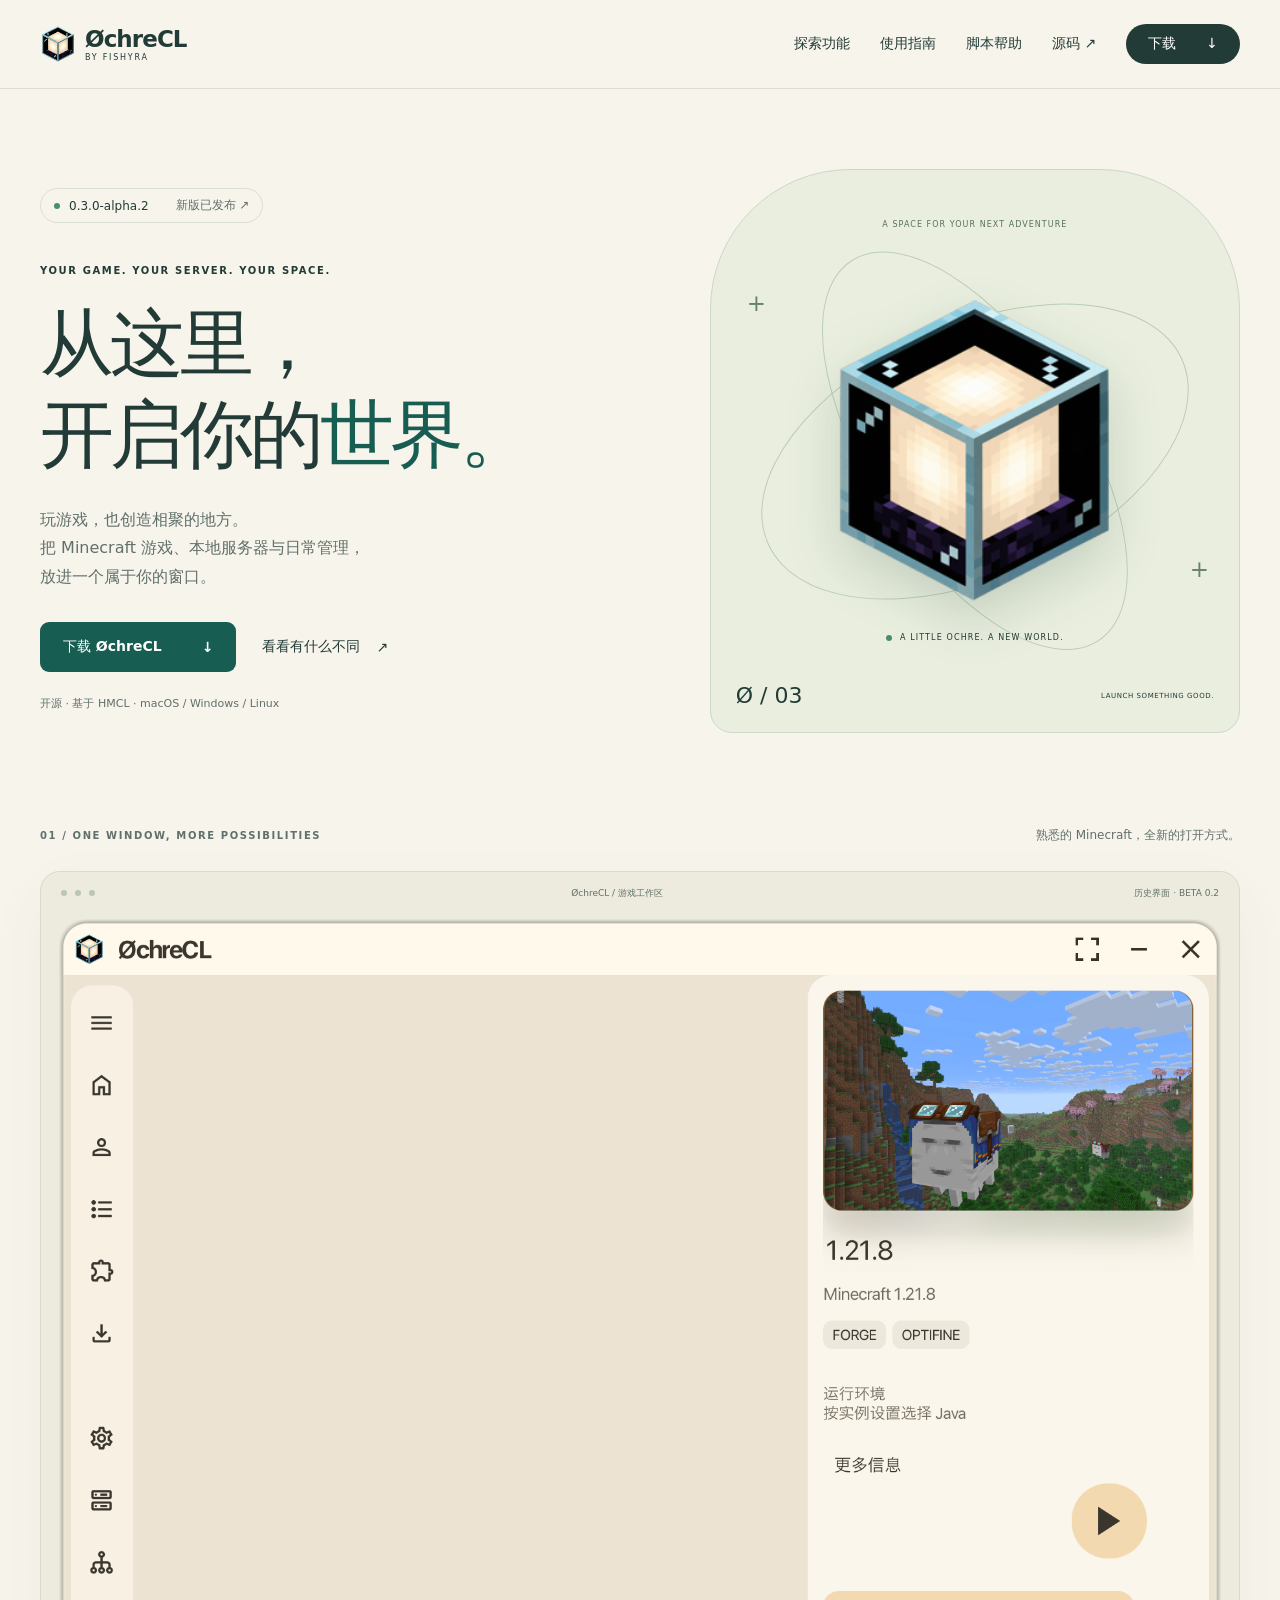
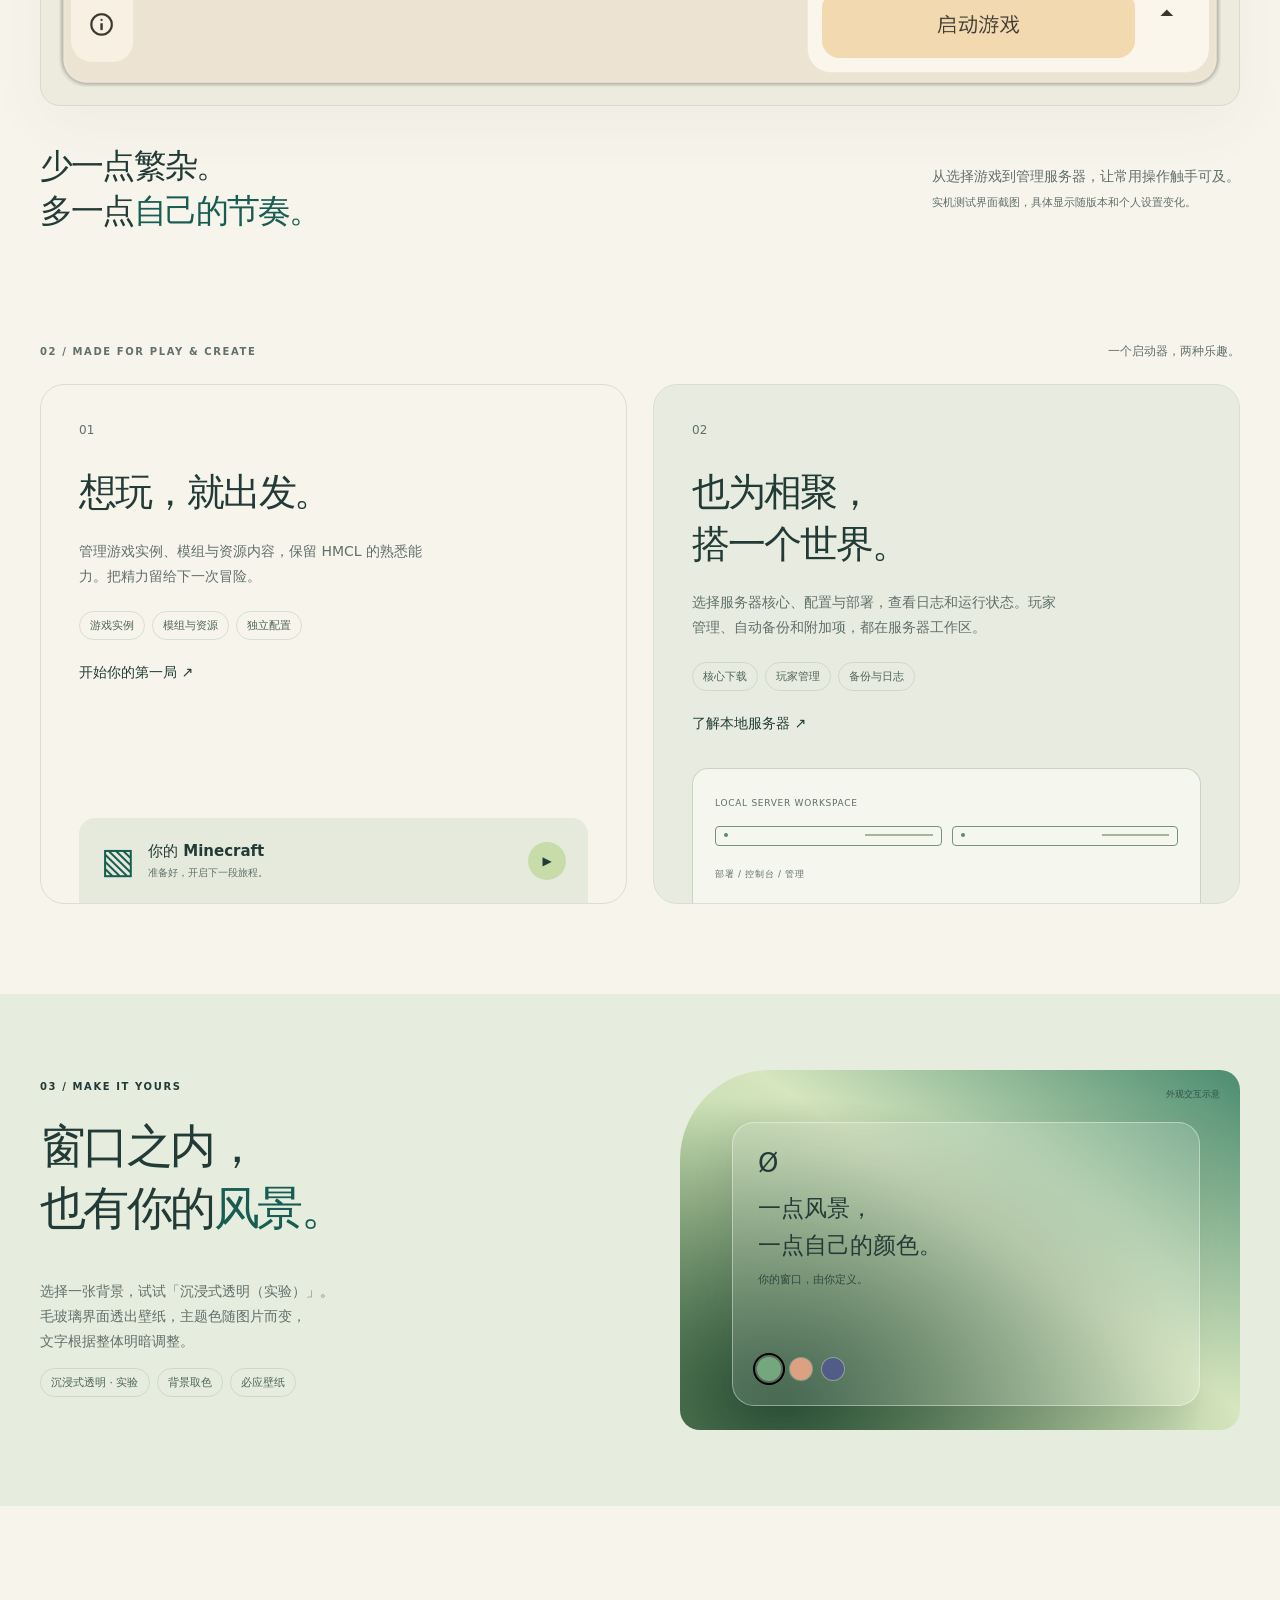
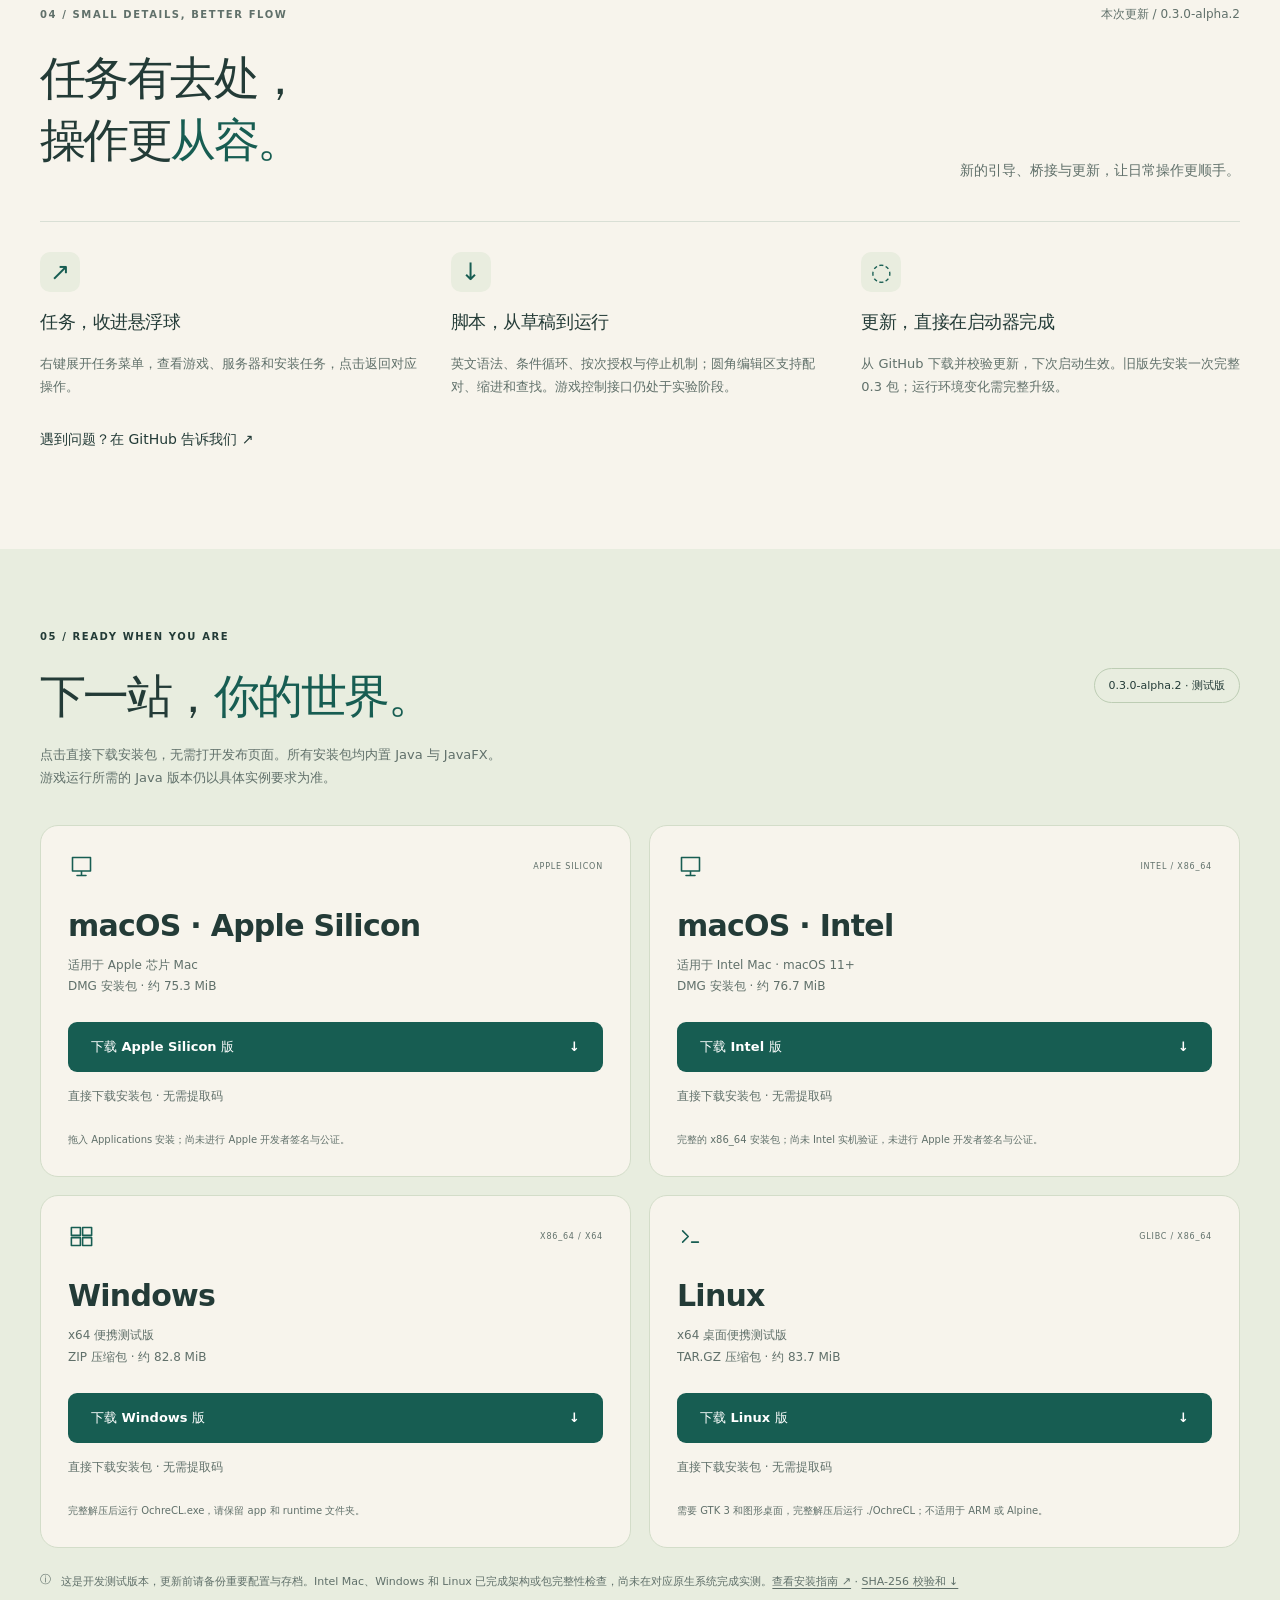
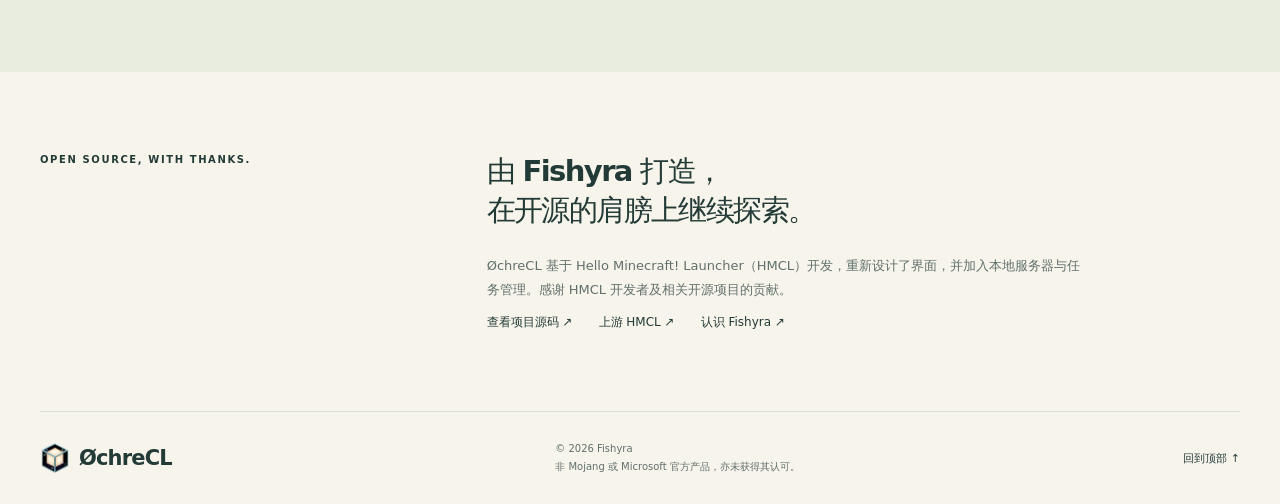
==== ochrecl/index.html @ a9c2c1a3 "Add complete Ochre Script command reference and help navigation" ====
<!doctype html>
<html lang="zh-CN">
<head>
<meta charset="utf-8">
<meta name="viewport" content="width=device-width,initial-scale=1">
<meta name="theme-color" content="#f7f4ec">
<meta name="description" content="ØchreCL，Fishyra 基于 HMCL 开发的开源 Minecraft Java 版启动器。游戏、本地服务器与任务管理，汇集在一个窗口。下载 macOS、Windows、Linux 0.3 Alpha。">
<link rel="canonical" href="https://fishyra.github.io/ochrecl/">
<link rel="icon" href="assets/icon.png">
<title>ØchreCL — 从这里，开启你的世界。</title>
<link rel="stylesheet" href="style.css">
<script src="app.js" defer>
</script>
</head>
<body>
<a class="skip" href="#main">跳至正文</a>
<header class="header">
<nav class="wrap nav" aria-label="主导航">
<a class="brand" href="./">
<img src="assets/icon.png" width="36" height="36" alt="">
<span>ØchreCL<small>BY FISHYRA</small>
</span>
</a>
<div class="nav-links">
<a href="#features">探索功能</a>
<a href="docs/">使用指南</a>
<a href="docs/script/">脚本帮助</a>
<a href="https://github.com/Fishyra/OchreCL" target="_blank" rel="noopener noreferrer">源码 ↗</a>
<a class="nav-download" href="#download">下载 <span aria-hidden="true">↓</span>
</a>
</div>
</nav>
</header>
<main id="main">
<section class="hero wrap">
<div class="hero-copy">
<a class="release" href="#release">
<span class="dot">
</span> 0.3.0-alpha.2 <span>新版已发布 ↗</span>
</a>
<p class="eyebrow">YOUR GAME. YOUR SERVER. YOUR SPACE.</p>
<h1>从这里，<br>开启你的<span class="serif">世界。</span>
</h1>
<p class="intro">玩游戏，也创造相聚的地方。<br>把 Minecraft 游戏、本地服务器与日常管理，<br>放进一个属于你的窗口。</p>
<div class="actions">
<a class="button primary" href="#download">下载 ØchreCL <span>↓</span>
</a>
<a class="text-link" href="#features">看看有什么不同 <span>↗</span>
</a>
</div>
<p class="hero-note">开源 · 基于 HMCL · macOS / Windows / Linux</p>
</div>
<div class="hero-art" aria-hidden="true">
<div class="orbit orbit-one">
</div>
<div class="orbit orbit-two">
</div>
<div class="art-cross cross-one">+</div>
<div class="art-cross cross-two">+</div>
<span class="coordinate">A SPACE FOR YOUR NEXT ADVENTURE</span>
<img class="hero-icon" src="assets/icon.png" width="256" height="256" alt="">
<div class="art-label">
<span class="dot">
</span> A LITTLE OCHRE. A NEW WORLD.</div>
<div class="art-version">Ø / 03<small>LAUNCH SOMETHING GOOD.</small>
</div>
</div>
</section>
<section class="showcase wrap" aria-labelledby="showcase-title">
<div class="section-top">
<p class="eyebrow">01 / ONE WINDOW, MORE POSSIBILITIES</p>
<p>熟悉的 Minecraft，全新的打开方式。</p>
</div>
<div class="window-shot">
<div class="shot-top">
<span>
<i>
</i>
<i>
</i>
<i>
</i>
</span>
<span>ØchreCL / 游戏工作区</span>
<span>历史界面 · BETA 0.2</span>
</div>
<img src="assets/launcher-home.png" width="1816" height="1206" alt="ØchreCL 游戏主页：窄侧栏、游戏封面、实例信息与启动按钮" fetchpriority="high">
</div>
<div class="shot-caption">
<h2 id="showcase-title">少一点繁杂。<br>多一点<span class="serif">自己的节奏。</span>
</h2>
<p>从选择游戏到管理服务器，让常用操作触手可及。<br>
<small>实机测试界面截图，具体显示随版本和个人设置变化。</small>
</p>
</div>
</section>
<section id="features" class="features wrap">
<div class="section-top">
<p class="eyebrow">02 / MADE FOR PLAY & CREATE</p>
<span>一个启动器，两种乐趣。</span>
</div>
<div class="feature-split">
<article class="feature-story">
<span class="index">01</span>
<h2>想玩，就出发。</h2>
<p>管理游戏实例、模组与资源内容，保留 HMCL 的熟悉能力。把精力留给下一次冒险。</p>
<div class="pills">
<span>游戏实例</span>
<span>模组与资源</span>
<span>独立配置</span>
</div>
<a class="text-link" href="docs/#game">开始你的第一局 ↗</a>
<div class="mini-game" aria-hidden="true">
<div class="game-cube">▧</div>
<div>
<b>你的 Minecraft</b>
<small>准备好，开启下一段旅程。</small>
</div>
<span class="mini-play">▶</span>
</div>
</article>
<article class="feature-story server-story">
<span class="index">02</span>
<h2>也为相聚，<br>搭一个世界。</h2>
<p>选择服务器核心、配置与部署，查看日志和运行状态。玩家管理、自动备份和附加项，都在服务器工作区。</p>
<div class="pills">
<span>核心下载</span>
<span>玩家管理</span>
<span>备份与日志</span>
</div>
<a class="text-link" href="docs/#server">了解本地服务器 ↗</a>
<div class="server-visual" aria-hidden="true">
<span>LOCAL SERVER WORKSPACE</span>
<div class="server-lines">
<i>
</i>
<i>
</i>
</div>
<small>部署 / 控制台 / 管理</small>
</div>
</article>
</div>
</section>
<section class="personal-section">
<div class="wrap personal-grid">
<div>
<p class="eyebrow">03 / MAKE IT YOURS</p>
<h2>窗口之内，<br>也有你的<span class="serif">风景。</span>
</h2>
<p>选择一张背景，试试「沉浸式透明（实验）」。<br>毛玻璃界面透出壁纸，主题色随图片而变，<br>文字根据整体明暗调整。</p>
<div class="pills">
<span>沉浸式透明 · 实验</span>
<span>背景取色</span>
<span>必应壁纸</span>
</div>
</div>
<div class="glass-demo" data-tone="forest">
<span class="demo-tag">外观交互示意</span>
<div class="glass-pane">
<span class="glass-logo">Ø</span>
<b>一点风景，<br>一点自己的颜色。</b>
<span>你的窗口，由你定义。</span>
<div class="swatches" role="group" aria-label="切换外观示意配色">
<button class="swatch forest" data-tone="forest" aria-label="青绿" aria-pressed="true">
</button>
<button class="swatch dusk" data-tone="dusk" aria-label="落日" aria-pressed="false">
</button>
<button class="swatch night" data-tone="night" aria-label="夜色" aria-pressed="false">
</button>
</div>
</div>
</div>
</div>
</section>
<section id="release" class="release-section wrap">
<div class="section-top">
<p class="eyebrow">04 / SMALL DETAILS, BETTER FLOW</p>
<span>本次更新 / 0.3.0-alpha.2</span>
</div>
<div class="release-heading">
<h2>任务有去处，<br>操作更<span class="serif">从容。</span>
</h2>
<p>新的引导、桥接与更新，让日常操作更顺手。</p>
</div>
<div class="detail-grid">
<article>
<span class="detail-icon" aria-hidden="true">↗</span>
<h3>任务，收进悬浮球</h3>
<p>右键展开任务菜单，查看游戏、服务器和安装任务，点击返回对应操作。</p>
</article>
<article>
<span class="detail-icon" aria-hidden="true">↓</span>
<h3>脚本，从草稿到运行</h3>
<p>英文语法、条件循环、按次授权与停止机制；圆角编辑区支持配对、缩进和查找。游戏控制接口仍处于实验阶段。</p>
</article>
<article>
<span class="detail-icon" aria-hidden="true">◌</span>
<h3>更新，直接在启动器完成</h3>
<p>从 GitHub 下载并校验更新，下次启动生效。旧版先安装一次完整 0.3 包；运行环境变化需完整升级。</p>
</article>
</div>
<a class="text-link" href="https://github.com/Fishyra/OchreCL/issues" target="_blank" rel="noopener noreferrer">遇到问题？在 GitHub 告诉我们 ↗</a>
</section>
<section id="download" class="download-section">
<div class="wrap">
<div class="download-heading">
<div>
<p class="eyebrow">05 / READY WHEN YOU ARE</p>
<h2>下一站，<span class="serif">你的世界。</span>
</h2>
</div>
<span class="version-tag">0.3.0-alpha.2 · 测试版</span>
</div>
<p class="download-intro">点击直接下载安装包，无需打开发布页面。所有安装包均内置 Java 与 JavaFX。<br>游戏运行所需的 Java 版本仍以具体实例要求为准。</p>
<div class="download-grid">
<article class="download-card" id="download-macos">
<div class="platform-top">
<svg viewBox="0 0 24 24" aria-hidden="true">
<path d="M4 4h16v12H4zM8 20h8M12 16v4"/>
</svg>
<span>APPLE SILICON</span>
</div>
<h3>macOS · Apple Silicon</h3>
<p>适用于 Apple 芯片 Mac<br>DMG 安装包 · 约 75.3 MiB</p>
<a class="button primary download-link" href="https://github.com/Fishyra/OchreCL/releases/download/v0.3.0-alpha.2/OchreCL-0.3.0-alpha.2-macos-arm64.dmg" download>下载 Apple Silicon 版 <span>↓</span>
</a>
<p class="direct-note">直接下载安装包 · 无需提取码</p>
<small>拖入 Applications 安装；尚未进行 Apple 开发者签名与公证。</small>
</article>
<article class="download-card" id="download-macos-intel">
<div class="platform-top">
<svg viewBox="0 0 24 24" aria-hidden="true">
<path d="M4 4h16v12H4zM8 20h8M12 16v4"/>
</svg>
<span>INTEL / X86_64</span>
</div>
<h3>macOS · Intel</h3>
<p>适用于 Intel Mac · macOS 11+<br>DMG 安装包 · 约 76.7 MiB</p>
<a class="button primary download-link" href="https://github.com/Fishyra/OchreCL/releases/download/v0.3.0-alpha.2/OchreCL-0.3.0-alpha.2-macos-x64.dmg" download>下载 Intel 版 <span>↓</span>
</a>
<p class="direct-note">直接下载安装包 · 无需提取码</p>
<small>完整的 x86_64 安装包；尚未 Intel 实机验证，未进行 Apple 开发者签名与公证。</small>
</article>
<article class="download-card" id="download-windows">
<div class="platform-top">
<svg viewBox="0 0 24 24" aria-hidden="true">
<path d="M3 4h8v7H3zM13 4h8v7h-8zM3 13h8v7H3zM13 13h8v7h-8z"/>
</svg>
<span>X86_64 / X64</span>
</div>
<h3>Windows</h3>
<p>x64 便携测试版<br>ZIP 压缩包 · 约 82.8 MiB</p>
<a class="button primary download-link" href="https://github.com/Fishyra/OchreCL/releases/download/v0.3.0-alpha.2/OchreCL-0.3.0-alpha.2-windows-x64.zip" download>下载 Windows 版 <span>↓</span>
</a>
<p class="direct-note">直接下载安装包 · 无需提取码</p>
<small>完整解压后运行 OchreCL.exe，请保留 app 和 runtime 文件夹。</small>
</article>
<article class="download-card" id="download-linux">
<div class="platform-top">
<svg viewBox="0 0 24 24" aria-hidden="true">
<path d="m5 7 5 5-5 5M13 17h6"/>
</svg>
<span>GLIBC / X86_64</span>
</div>
<h3>Linux</h3>
<p>x64 桌面便携测试版<br>TAR.GZ 压缩包 · 约 83.7 MiB</p>
<a class="button primary download-link" href="https://github.com/Fishyra/OchreCL/releases/download/v0.3.0-alpha.2/OchreCL-0.3.0-alpha.2-linux-x64.tar.gz" download>下载 Linux 版 <span>↓</span>
</a>
<p class="direct-note">直接下载安装包 · 无需提取码</p>
<small>需要 GTK 3 和图形桌面，完整解压后运行 ./OchreCL；不适用于 ARM 或 Alpine。</small>
</article>
</div>
<div class="download-note">
<span aria-hidden="true">ⓘ</span>
<p>这是开发测试版本，更新前请备份重要配置与存档。Intel Mac、Windows 和 Linux 已完成架构或包完整性检查，尚未在对应原生系统完成实测。<a href="docs/">查看安装指南 ↗</a> · <a href="assets/SHA256SUMS.txt" download>SHA-256 校验和 ↓</a>
</p>
</div>
</div>
</section>
<section id="about" class="about wrap">
<p class="eyebrow">OPEN SOURCE, WITH THANKS.</p>
<div>
<h2>由 Fishyra 打造，<br>在开源的肩膀上继续探索。</h2>
<p>ØchreCL 基于 Hello Minecraft! Launcher（HMCL）开发，重新设计了界面，并加入本地服务器与任务管理。感谢 HMCL 开发者及相关开源项目的贡献。</p>
<div class="actions">
<a class="text-link" href="https://github.com/Fishyra/OchreCL" target="_blank" rel="noopener noreferrer">查看项目源码 ↗</a>
<a class="text-link" href="https://github.com/HMCL-dev/HMCL" target="_blank" rel="noopener noreferrer">上游 HMCL ↗</a>
<a class="text-link" href="/">认识 Fishyra ↗</a>
</div>
</div>
</section>
</main>
<footer class="wrap footer">
<a class="brand" href="#">
<img src="assets/icon.png" width="30" height="30" alt="">ØchreCL</a>
<p>© 2026 Fishyra<br>非 Mojang 或 Microsoft 官方产品，亦未获得其认可。</p>
<a href="#main" aria-label="回到顶部">回到顶部 ↑</a>
</footer>
</body>
</html>
---- ochrecl/style.css ----
:root{--paper:#f7f4ec;--ink:#233b37;--muted:#60706a;--line:#d9dfd5;--teal:#175d52;--lime:#dce9ba;--radius:24px;font-family:Inter,"PingFang SC","Microsoft YaHei",system-ui,sans-serif;color:var(--ink);background:var(--paper);font-synthesis:none;scroll-behavior:smooth;scroll-padding-top:100px}
*{box-sizing:border-box}
body{margin:0}
a{color:inherit;text-decoration:none}
button{font:inherit;cursor:pointer}
a,button{-webkit-tap-highlight-color:transparent}
a:focus-visible,button:focus-visible,summary:focus-visible{outline:3px solid #318a7b;outline-offset:5px}
img{display:block;max-width:100%;height:auto}
p{line-height:1.8}
h1,h2,h3,p{margin-top:0}
h1,h2{letter-spacing:-.055em}
h2{font-size:clamp(30px,3.6vw,50px);line-height:1.35;font-weight:600}
h3{font-size:22px;letter-spacing:-.025em}
.wrap{width:min(1200px,calc(100% - 80px));margin-inline:auto}
.skip{position:fixed;top:-100px;background:var(--ink);color:white;z-index:10;padding:12px}
.skip:focus{top:5px}
.header{position:sticky;top:0;z-index:5;background:#f7f4eced;backdrop-filter:blur(16px);border-bottom:1px solid var(--line)}
.nav{display:flex;align-items:center;justify-content:space-between;min-height:88px;gap:24px}
.brand{display:flex;align-items:center;gap:9px;font-size:23px;font-weight:750;letter-spacing:-.04em}
.brand small{display:block;font-size:8px;letter-spacing:.22em;font-weight:500;margin-top:1px}
.nav-links{display:flex;gap:30px;align-items:center;font-size:14px}
.nav-links>a:not(.nav-download):hover,.text-link:hover{color:#3b8b6e}
.nav-download{background:var(--ink);color:white;border-radius:999px;padding:11px 22px;display:flex;gap:30px}
.hero{display:grid;grid-template-columns:1.15fr 1fr;gap:60px;padding-block:80px 92px;align-items:center}
.release{display:inline-flex;align-items:center;gap:9px;border:1px solid var(--line);border-radius:99px;font-size:12px;padding:8px 13px;margin-bottom:40px}
.release>span:last-child{margin-left:18px;color:var(--muted)}
.dot{display:inline-block;width:6px;height:6px;background:#498d72;border-radius:50%}
.eyebrow{font-size:10px;font-weight:600;letter-spacing:.16em;line-height:1.6;margin-bottom:20px}
h1{font-size:clamp(45px,5.8vw,80px);line-height:1.22;font-weight:650;margin-bottom:25px}
.serif{font-family:"Songti SC","Noto Serif SC",STSong,serif;font-weight:500;color:var(--teal)}
.intro{font-size:16px;color:var(--muted);margin-bottom:30px}
.actions{display:flex;gap:26px;align-items:center;flex-wrap:wrap}
.button{display:inline-flex;align-items:center;justify-content:space-between;gap:40px;min-height:50px;padding:14px 23px;border-radius:9px;font-size:14px;font-weight:550;transition:background .2s,transform .2s}
.button:hover{transform:translateY(-2px)}
.primary{background:var(--teal);color:#fff}
.primary:hover{background:#287463}
.text-link{font-size:14px;display:inline-flex;gap:16px;align-items:center}
.hero-note{font-size:11px;color:var(--muted);margin:22px 0 0}
.hero-art{aspect-ratio:.94;position:relative;display:flex;align-items:center;justify-content:center;border:1px solid #cdd7ca;border-radius:140px 140px 22px 22px;background:#e9eede;overflow:hidden}
.hero-icon{width:58%;filter:drop-shadow(0 20px 25px #294f3e30);position:relative;z-index:1;animation:float 7s ease-in-out infinite}
.orbit{position:absolute;border:1px solid #bbcdb7;border-radius:50%;width:86%;height:45%;transform:rotate(-24deg)}
.orbit-two{transform:rotate(57deg);height:38%}
.coordinate{position:absolute;top:50px;left:0;right:0;text-align:center;font-size:8px;letter-spacing:.13em;color:#58715e}
.art-label{position:absolute;bottom:90px;font-size:8px;letter-spacing:.14em;display:flex;gap:8px;align-items:center}
.art-version{position:absolute;bottom:24px;left:25px;font-size:22px;font-weight:300;right:25px;display:flex;align-items:center;justify-content:space-between}
.art-version small{font-size:7px;letter-spacing:.08em}
.art-cross{position:absolute;font-size:23px;font-weight:200;color:#69836b}
.cross-one{top:120px;left:36px}
.cross-two{bottom:150px;right:30px}
.section-top{display:flex;justify-content:space-between;gap:20px;align-items:center;margin-bottom:24px;font-size:12px;color:var(--muted)}
.section-top p{margin-bottom:0}
.window-shot{border:1px solid #d9d9cd;padding:12px;background:#ecebdd;border-radius:20px;box-shadow:0 20px 60px #384d3a0c}
.shot-top{display:flex;justify-content:space-between;align-items:center;padding:3px 8px 13px;font-size:9px;color:var(--muted)}
.shot-top i{width:6px;height:6px;background:#bcc6b6;display:inline-block;border-radius:99px;margin-right:5px}
.window-shot img{border-radius:12px;width:100%}
.shot-caption{display:flex;align-items:center;justify-content:space-between;padding:38px 0 0;gap:30px}
.shot-caption h2{font-size:33px;margin:0}
.shot-caption p{color:var(--muted);font-size:14px;margin:0}
.shot-caption small{font-size:11px}
.features{padding-block:110px 90px}
.feature-split{display:grid;grid-template-columns:1fr 1fr;gap:26px}
.feature-story{padding:38px 38px 0;border:1px solid var(--line);border-radius:var(--radius);overflow:hidden;display:flex;flex-direction:column;align-items:flex-start}
.index{font-size:12px;color:var(--muted);margin-bottom:30px}
.feature-story h2{font-size:38px;margin-bottom:20px}
.feature-story p{font-size:14px;color:var(--muted);max-width:370px}
.pills{display:flex;gap:7px;flex-wrap:wrap;margin:8px 0 24px}
.pills span{font-size:11px;border:1px solid #acbead6b;border-radius:99px;padding:6px 10px;color:#4e6558}
.feature-story>.text-link{margin-bottom:35px}
.mini-game{display:flex;gap:13px;align-items:center;width:100%;padding:22px;background:#e5eadc;border-radius:16px 16px 0 0;margin-top:auto}
.game-cube{font-size:36px;color:var(--teal)}
.mini-game b{font-size:15px}
.mini-game small{display:block;font-size:10px;margin-top:5px;color:var(--muted)}
.mini-play{border-radius:50%;background:#c8dca9;width:38px;height:38px;display:grid;place-items:center;margin-left:auto;font-size:12px}
.server-story{background:#e8ece0}
.server-visual{margin-top:auto;border-radius:16px 16px 0 0;border:1px solid #c9d5bf;border-bottom:0;padding:22px;width:100%;background:#f5f6ed}
.server-visual>span,.server-visual small{font-size:9px;letter-spacing:.08em;color:var(--muted)}
.server-lines{display:flex;gap:10px;margin-block:16px}
.server-lines i{display:block;height:20px;width:100%;border:1.5px solid #75927b;border-radius:4px;position:relative}
.server-lines i:before{content:'';position:absolute;width:4px;height:4px;left:8px;top:6px;border-radius:50%;background:#598d67}
.server-lines i:after{content:'';position:absolute;height:2px;width:30%;right:8px;top:7px;background:#a5b59b}
.personal-section{background:#e6ecde;padding-block:76px}
.personal-grid{display:grid;grid-template-columns:1fr 1fr;gap:80px;align-items:center}
.personal-grid p:not(.eyebrow){font-size:14px;color:var(--muted)}
.glass-demo{height:360px;border-radius:90px 20px 20px 20px;position:relative;overflow:hidden;background:radial-gradient(ellipse at 18% 90%,#284e35 0,transparent 65%),linear-gradient(35deg,#9bbf87,#d6e6bf 55%,#4b8c70);transition:background .4s}
.glass-demo[data-tone=dusk]{background:radial-gradient(ellipse at 10% 100%,#c06953,transparent 65%),linear-gradient(30deg,#cab289,#efc9a3 55%,#926870)}
.glass-demo[data-tone=night]{background:radial-gradient(ellipse at 80% 20%,#59678b,transparent 65%),linear-gradient(30deg,#1e334a,#4c5876 55%,#373556);color:#fff}
.demo-tag{position:absolute;top:18px;right:20px;font-size:9px;opacity:.75}
.glass-pane{position:absolute;inset:52px 40px 24px 52px;border:1px solid #ffffff65;border-radius:22px;padding:25px;background:#ffffff24;box-shadow:0 20px 40px #243f3020;backdrop-filter:blur(18px);display:flex;flex-direction:column;align-items:flex-start}
.glass-logo{font-size:26px;margin-bottom:12px}
.glass-pane b{font-size:23px;font-weight:500;line-height:1.6}
.glass-pane>span:last-of-type{font-size:11px;opacity:.85;margin-top:8px}
.swatches{display:flex;gap:10px;margin-top:auto;padding-top:18px}
.swatch{border:2px solid transparent;border-radius:50%;width:22px;height:22px;padding:0;box-shadow:0 0 0 1px #ffffff50}
.swatch[aria-pressed=true]{outline:2px solid currentColor;outline-offset:3px}
.forest{background:#73a77c}
.dusk{background:#dca083}
.night{background:#525c89}
.release-section{padding-block:100px}
.release-heading{display:flex;justify-content:space-between;align-items:end;gap:30px}
.release-heading p{color:var(--muted);font-size:14px;margin-bottom:28px}
.detail-grid{display:grid;grid-template-columns:repeat(3,1fr);gap:32px;border-top:1px solid var(--line);margin:10px 0 30px;padding-top:30px}
.detail-icon{display:grid;place-items:center;background:#e9eddf;border-radius:10px;width:40px;height:40px;font-size:24px;margin-bottom:18px;color:var(--teal)}
.detail-grid h3{font-size:18px}
.detail-grid p{font-size:13px;color:var(--muted);margin-bottom:0}
.download-section{background:#e8eddf;padding:80px 0}
.download-heading{display:flex;justify-content:space-between;align-items:center;gap:20px}
.download-heading h2{margin-bottom:15px}
.version-tag{border:1px solid #bdcdb4;border-radius:99px;padding:9px 14px;font-size:11px;white-space:nowrap}
.download-intro{color:var(--muted);font-size:13px;margin-bottom:35px}
.download-grid{display:grid;grid-template-columns:repeat(2,minmax(0,1fr));gap:18px}
.download-card{padding:27px;background:var(--paper);border-radius:18px;border:1px solid #d3ddc9;display:flex;flex-direction:column;min-width:0}
.platform-top{display:flex;justify-content:space-between;align-items:center;gap:8px;margin-bottom:28px}
.platform-top svg{width:27px;height:27px;stroke:var(--teal);fill:none;stroke-width:1.4;stroke-linejoin:round;stroke-linecap:round}
.platform-top span{font-size:8px;letter-spacing:.1em;color:var(--muted)}
.download-card h3{font-size:30px;font-weight:550;margin-bottom:12px}
.download-card>p{color:var(--muted);font-size:12px;margin-bottom:24px}
.download-link{width:100%;gap:8px;font-size:13px;white-space:nowrap}
.code-line{display:flex;justify-content:space-between;align-items:center;gap:10px;padding:15px 0;font-size:10px;border-bottom:1px solid var(--line);margin-bottom:14px;flex-wrap:wrap}
.code-line code{font-size:13px;letter-spacing:1px;margin-left:8px}
.copy-code{border:0;background:#e7eddd;color:var(--teal);padding:5px 9px;border-radius:5px;font-size:10px}
.download-card>small{font-size:10px;line-height:1.8;color:var(--muted)}
.download-note{display:flex;gap:10px;margin-top:24px;font-size:11px;color:var(--muted)}
.download-note p{margin:0}
.download-note a{text-decoration:underline;text-underline-offset:3px}
.about{padding-block:80px;display:grid;grid-template-columns:1fr 2fr;gap:70px}
.about h2{font-size:29px}
.about p:not(.eyebrow){font-size:13px;color:var(--muted);max-width:600px}
.about .text-link{font-size:12px}
.footer{border-top:1px solid var(--line);padding-block:28px;display:flex;justify-content:space-between;gap:30px;align-items:center}
.footer .brand{font-size:21px}
.footer p{color:var(--muted);font-size:10px;margin:0}
.footer>a:last-child{font-size:11px}
.toast{position:fixed;bottom:25px;left:50%;transform:translate(-50%,15px);opacity:0;pointer-events:none;background:var(--ink);color:white;border-radius:10px;padding:12px 22px;font-size:13px;z-index:10;transition:opacity .2s,transform .2s}
.toast.visible{opacity:1;transform:translate(-50%,0)}
.docs-main{max-width:850px;padding-block:65px 80px}
.docs-main h1{font-size:46px}
.docs-main h2{font-size:25px;margin-top:40px}
.docs-main p,.docs-main li{font-size:14px;line-height:1.9;color:var(--muted)}
.docs-main a:not(.button){text-decoration:underline;text-underline-offset:4px}
.docs-main code{background:#e7edde;padding:2px 5px;border-radius:4px;overflow-wrap:anywhere}
.docs-main details{padding:16px 0;border-bottom:1px solid var(--line)}
.docs-main summary{cursor:pointer;font-size:15px}
.docs-main details p{margin-bottom:0}
.docs-main ul,.docs-main ol{padding-left:22px}
@keyframes float{50%{transform:translateY(-12px) rotate(3deg)}
}
@media(min-width:1600px){.hero{gap:100px;padding-block:100px}
}
@media(max-width:1000px){.wrap{width:calc(100% - 48px)}
.hero{gap:30px}
.download-card{padding:20px}
.personal-grid{gap:35px}
.feature-story{padding:28px 28px 0}
.download-link{font-size:12px;padding-inline:15px}
.nav-links{gap:20px}
}
@media(max-width:760px){.wrap{width:calc(100% - 36px)}
.nav{min-height:72px;gap:10px}
.brand{font-size:20px}
.nav-links{gap:16px;font-size:12px}
.nav-links>a:nth-child(2),.nav-links>a:nth-child(3){display:none}
.nav-download{padding:10px 14px;gap:12px}
.hero{grid-template-columns:1fr;padding-block:40px 55px;gap:40px}
.hero-art{max-width:460px;width:100%;justify-self:center;aspect-ratio:1.2;border-top-left-radius:100px;border-top-right-radius:100px}
.hero-icon{width:45%}
.coordinate{top:32px}
.art-label{bottom:70px}
.hero h1{font-size:58px}
.release{margin-bottom:30px}
.intro{font-size:14px}
.hero-note{font-size:10px}
.section-top{align-items:flex-start;font-size:10px}
.section-top>.eyebrow{max-width:210px}
.section-top>p:last-child:not(.eyebrow),.section-top>span{max-width:125px;text-align:right}
.shot-top{font-size:7px;padding-inline:0}
.window-shot{padding:7px;border-radius:13px}
.window-shot img{border-radius:8px}
.shot-caption{display:block;padding-top:25px}
.shot-caption h2{font-size:29px;margin-bottom:18px}
.shot-caption p{font-size:12px}
.features{padding-block:65px}
.feature-split,.personal-grid,.download-grid{grid-template-columns:1fr}
.feature-story{padding:27px 25px 0}
.feature-story h2{font-size:33px}
.index{margin-bottom:22px}
.personal-section{padding-block:50px}
.personal-grid{gap:25px}
.glass-demo{height:330px}
.release-section{padding-block:65px}
.release-heading{display:block}
.release-heading p{font-size:13px}
.detail-grid{grid-template-columns:1fr;gap:24px}
.detail-grid article{position:relative;padding-left:60px}
.detail-icon{position:absolute;left:0;top:0}
.detail-grid h3{margin-bottom:10px}
.download-section{padding-block:55px}
.download-heading{display:block}
.download-heading h2{font-size:34px}
.version-tag{display:inline-block;margin:6px 0 18px}
.download-card{padding:27px}
.platform-top{margin-bottom:20px}
.download-link{font-size:14px}
.download-card>small{font-size:11px}
.code-line{font-size:12px}
.about{grid-template-columns:1fr;gap:8px;padding-block:55px}
.about h2{font-size:27px}
.footer{flex-wrap:wrap;gap:20px}
.footer p{order:3;flex-basis:100%}
.footer>a:last-child{margin-left:auto}
.docs-main h1{font-size:36px}
}
@media(prefers-reduced-motion:reduce){html,:root{scroll-behavior:auto}
*,*:before,*:after{animation:none!important;transition:none!important}
}


.direct-note{font-size:.8rem;color:var(--muted,#646d62);margin:14px 0}

.docs-main pre{padding:18px;border-radius:14px;background:#e8eddf;overflow-x:auto;line-height:1.7}.docs-main pre code{font-size:13px;background:transparent}
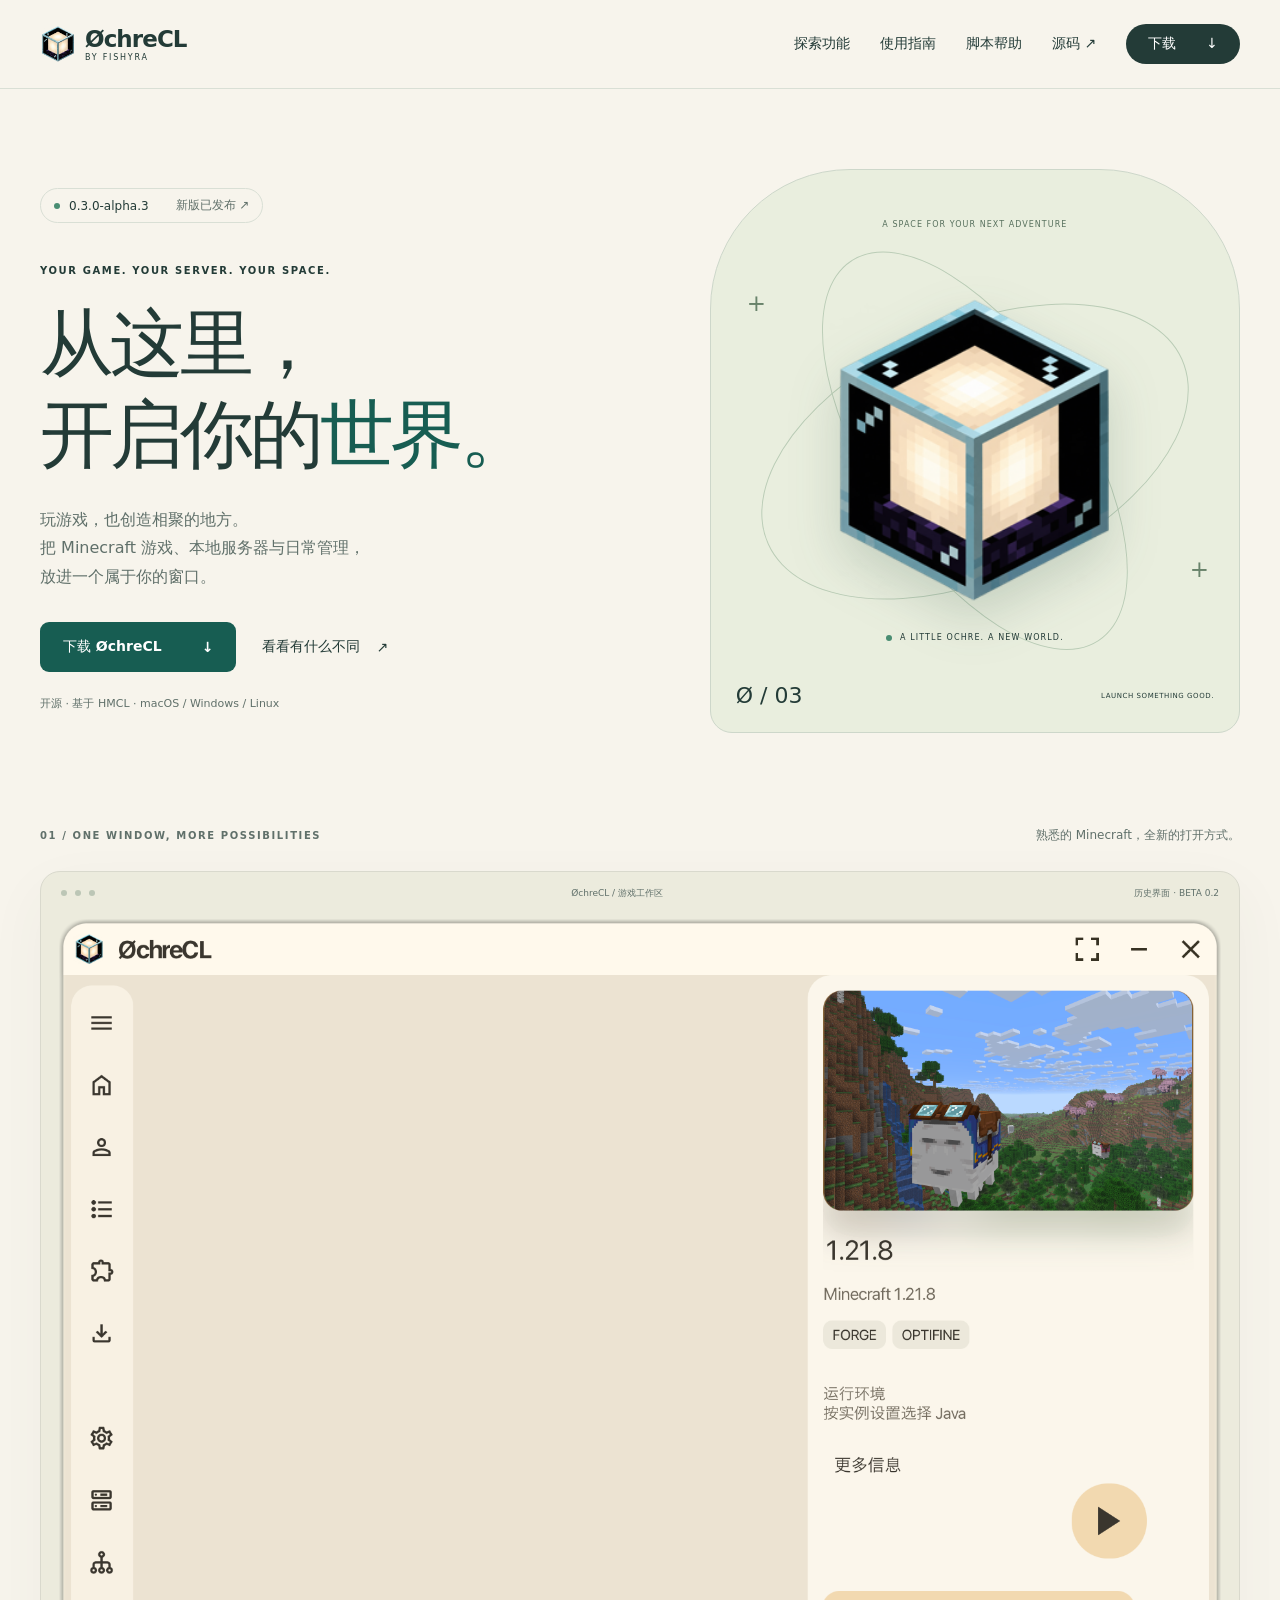
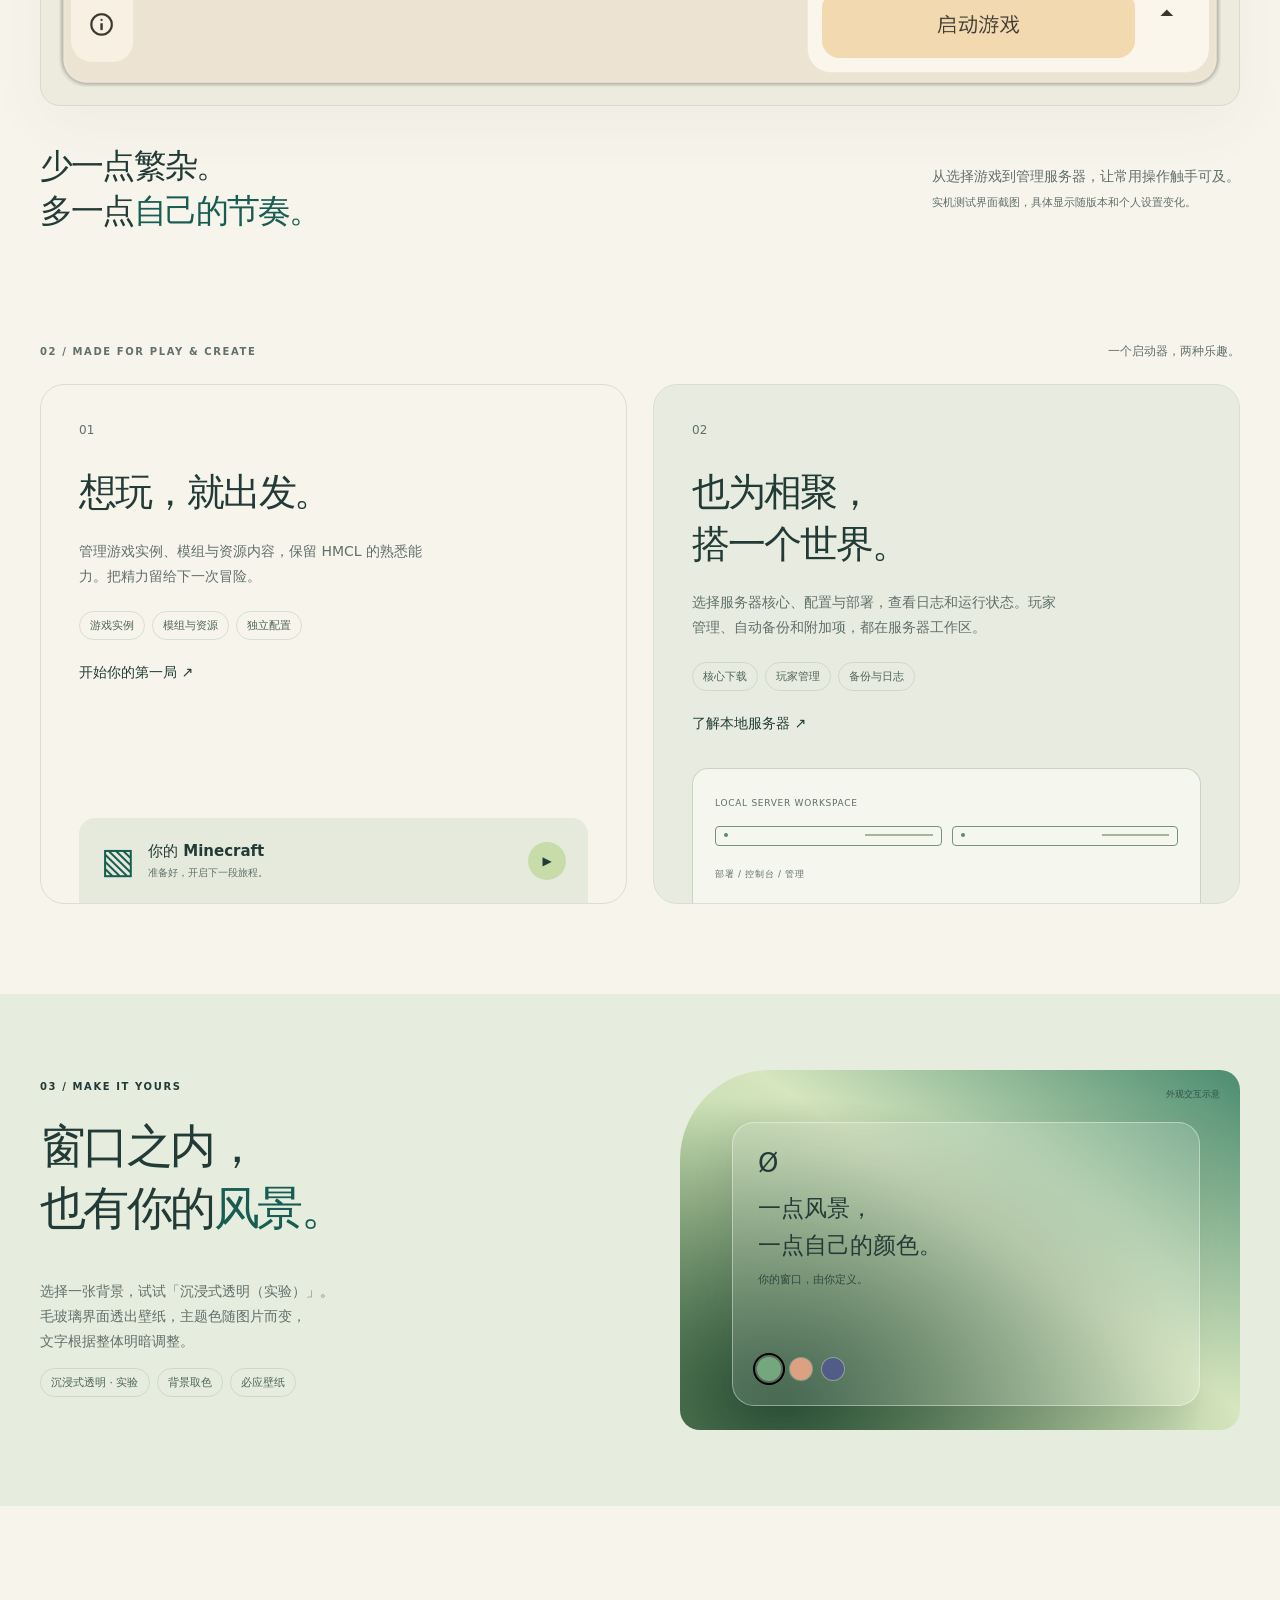
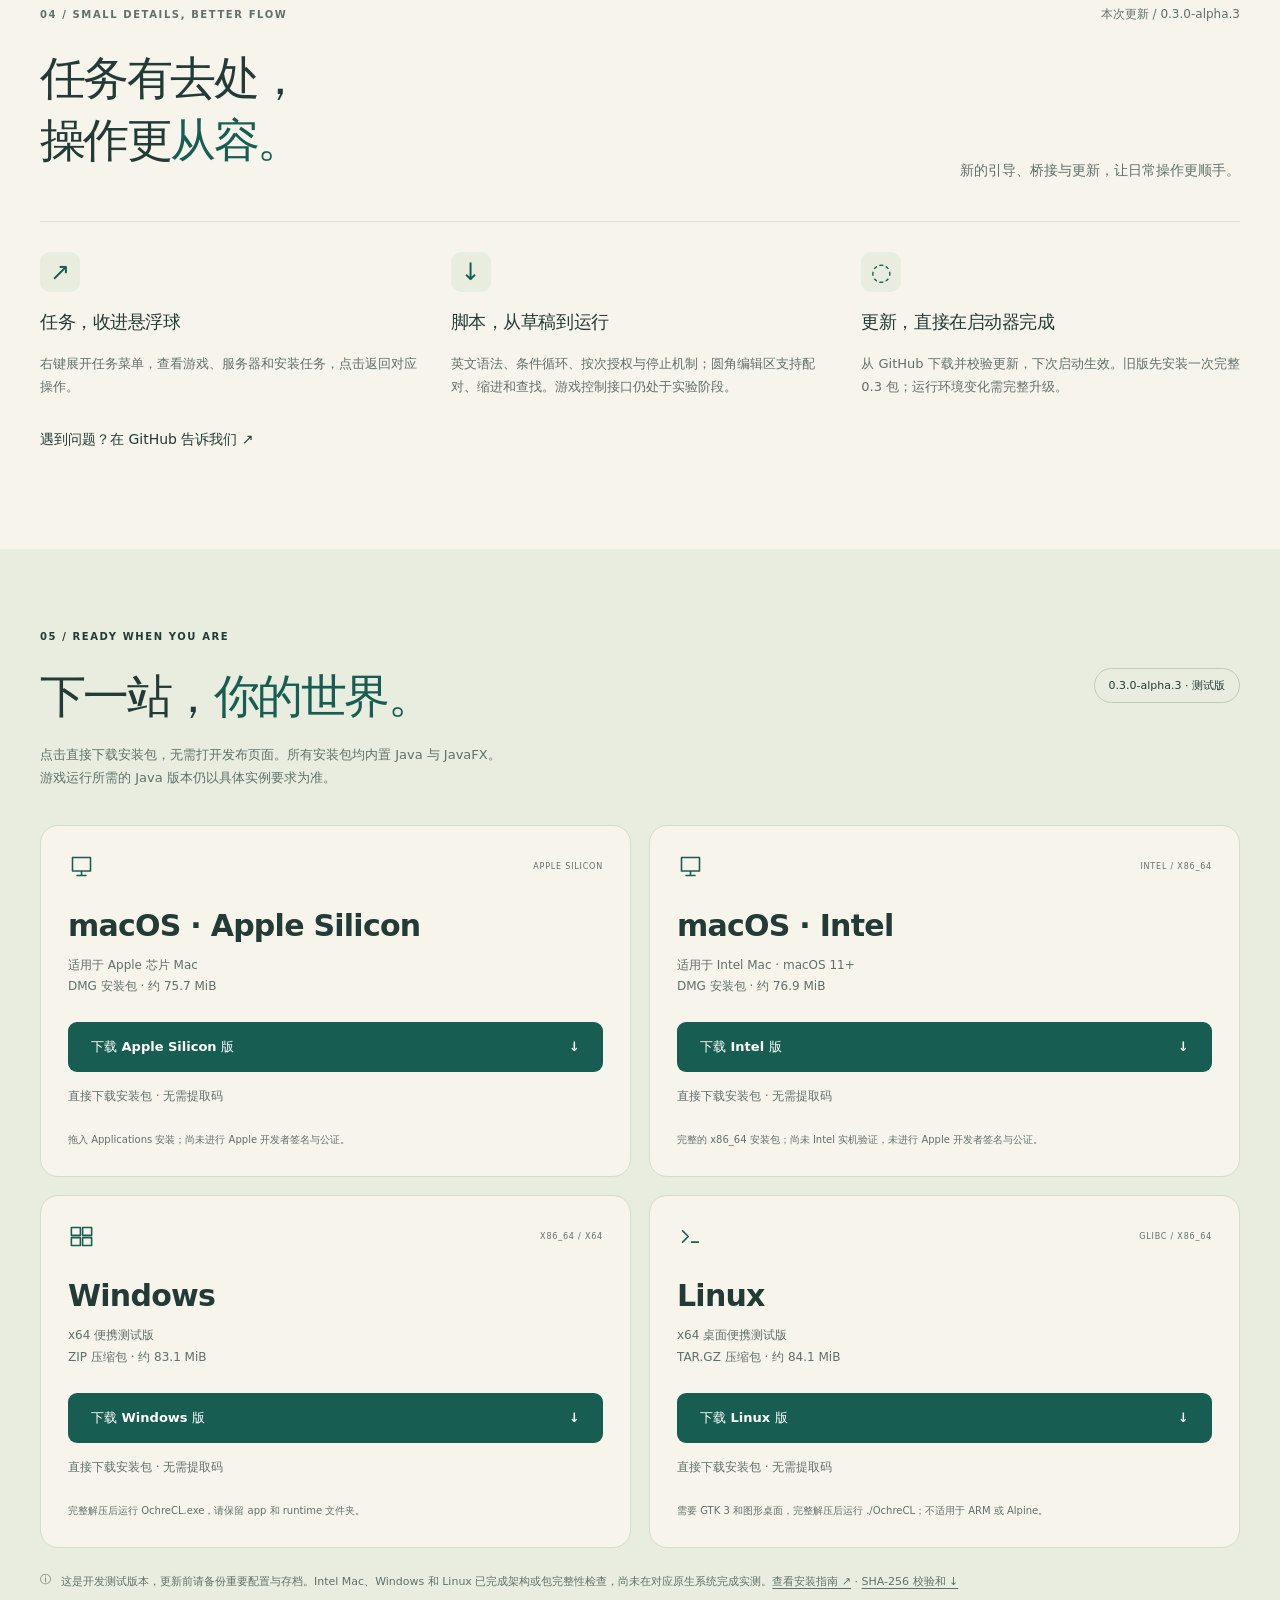
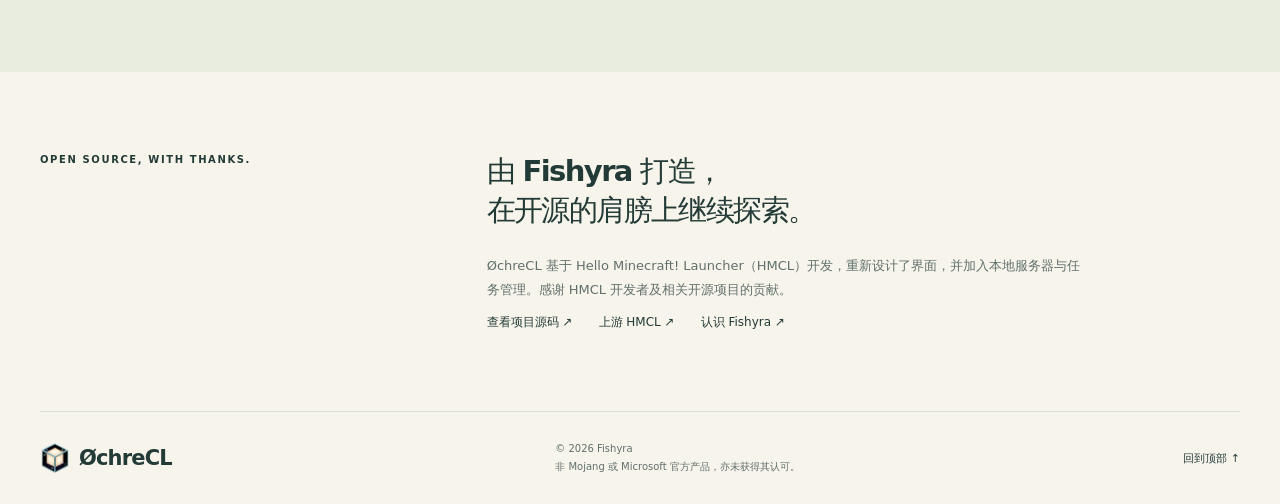
==== commit 6dfea14d: "Announce launcher update 0.3.0-alpha.3" ====
--- a/ochrecl/index.html
+++ b/ochrecl/index.html
@@ -36,7 +36,7 @@
 <div class="hero-copy">
 <a class="release" href="#release">
 <span class="dot">
-</span> 0.3.0-alpha.2 <span>新版已发布 ↗</span>
+</span> 0.3.0-alpha.3 <span>新版已发布 ↗</span>
 </a>
 <p class="eyebrow">YOUR GAME. YOUR SERVER. YOUR SPACE.</p>
 <h1>从这里，<br>开启你的<span class="serif">世界。</span>
@@ -176,7 +176,7 @@
 <section id="release" class="release-section wrap">
 <div class="section-top">
 <p class="eyebrow">04 / SMALL DETAILS, BETTER FLOW</p>
-<span>本次更新 / 0.3.0-alpha.2</span>
+<span>本次更新 / 0.3.0-alpha.3</span>
 </div>
 <div class="release-heading">
 <h2>任务有去处，<br>操作更<span class="serif">从容。</span>
@@ -210,7 +210,7 @@
 <h2>下一站，<span class="serif">你的世界。</span>
 </h2>
 </div>
-<span class="version-tag">0.3.0-alpha.2 · 测试版</span>
+<span class="version-tag">0.3.0-alpha.3 · 测试版</span>
 </div>
 <p class="download-intro">点击直接下载安装包，无需打开发布页面。所有安装包均内置 Java 与 JavaFX。<br>游戏运行所需的 Java 版本仍以具体实例要求为准。</p>
 <div class="download-grid">
@@ -222,8 +222,8 @@
 <span>APPLE SILICON</span>
 </div>
 <h3>macOS · Apple Silicon</h3>
-<p>适用于 Apple 芯片 Mac<br>DMG 安装包 · 约 75.3 MiB</p>
-<a class="button primary download-link" href="https://github.com/Fishyra/OchreCL/releases/download/v0.3.0-alpha.2/OchreCL-0.3.0-alpha.2-macos-arm64.dmg" download>下载 Apple Silicon 版 <span>↓</span>
+<p>适用于 Apple 芯片 Mac<br>DMG 安装包 · 约 75.7 MiB</p>
+<a class="button primary download-link" href="https://github.com/Fishyra/OchreCL/releases/download/v0.3.0-alpha.3/OchreCL-0.3.0-alpha.3-macos-arm64.dmg" download>下载 Apple Silicon 版 <span>↓</span>
 </a>
 <p class="direct-note">直接下载安装包 · 无需提取码</p>
 <small>拖入 Applications 安装；尚未进行 Apple 开发者签名与公证。</small>
@@ -236,8 +236,8 @@
 <span>INTEL / X86_64</span>
 </div>
 <h3>macOS · Intel</h3>
-<p>适用于 Intel Mac · macOS 11+<br>DMG 安装包 · 约 76.7 MiB</p>
-<a class="button primary download-link" href="https://github.com/Fishyra/OchreCL/releases/download/v0.3.0-alpha.2/OchreCL-0.3.0-alpha.2-macos-x64.dmg" download>下载 Intel 版 <span>↓</span>
+<p>适用于 Intel Mac · macOS 11+<br>DMG 安装包 · 约 76.9 MiB</p>
+<a class="button primary download-link" href="https://github.com/Fishyra/OchreCL/releases/download/v0.3.0-alpha.3/OchreCL-0.3.0-alpha.3-macos-x64.dmg" download>下载 Intel 版 <span>↓</span>
 </a>
 <p class="direct-note">直接下载安装包 · 无需提取码</p>
 <small>完整的 x86_64 安装包；尚未 Intel 实机验证，未进行 Apple 开发者签名与公证。</small>
@@ -250,8 +250,8 @@
 <span>X86_64 / X64</span>
 </div>
 <h3>Windows</h3>
-<p>x64 便携测试版<br>ZIP 压缩包 · 约 82.8 MiB</p>
-<a class="button primary download-link" href="https://github.com/Fishyra/OchreCL/releases/download/v0.3.0-alpha.2/OchreCL-0.3.0-alpha.2-windows-x64.zip" download>下载 Windows 版 <span>↓</span>
+<p>x64 便携测试版<br>ZIP 压缩包 · 约 83.1 MiB</p>
+<a class="button primary download-link" href="https://github.com/Fishyra/OchreCL/releases/download/v0.3.0-alpha.3/OchreCL-0.3.0-alpha.3-windows-x64.zip" download>下载 Windows 版 <span>↓</span>
 </a>
 <p class="direct-note">直接下载安装包 · 无需提取码</p>
 <small>完整解压后运行 OchreCL.exe，请保留 app 和 runtime 文件夹。</small>
@@ -264,8 +264,8 @@
 <span>GLIBC / X86_64</span>
 </div>
 <h3>Linux</h3>
-<p>x64 桌面便携测试版<br>TAR.GZ 压缩包 · 约 83.7 MiB</p>
-<a class="button primary download-link" href="https://github.com/Fishyra/OchreCL/releases/download/v0.3.0-alpha.2/OchreCL-0.3.0-alpha.2-linux-x64.tar.gz" download>下载 Linux 版 <span>↓</span>
+<p>x64 桌面便携测试版<br>TAR.GZ 压缩包 · 约 84.1 MiB</p>
+<a class="button primary download-link" href="https://github.com/Fishyra/OchreCL/releases/download/v0.3.0-alpha.3/OchreCL-0.3.0-alpha.3-linux-x64.tar.gz" download>下载 Linux 版 <span>↓</span>
 </a>
 <p class="direct-note">直接下载安装包 · 无需提取码</p>
 <small>需要 GTK 3 和图形桌面，完整解压后运行 ./OchreCL；不适用于 ARM 或 Alpine。</small>
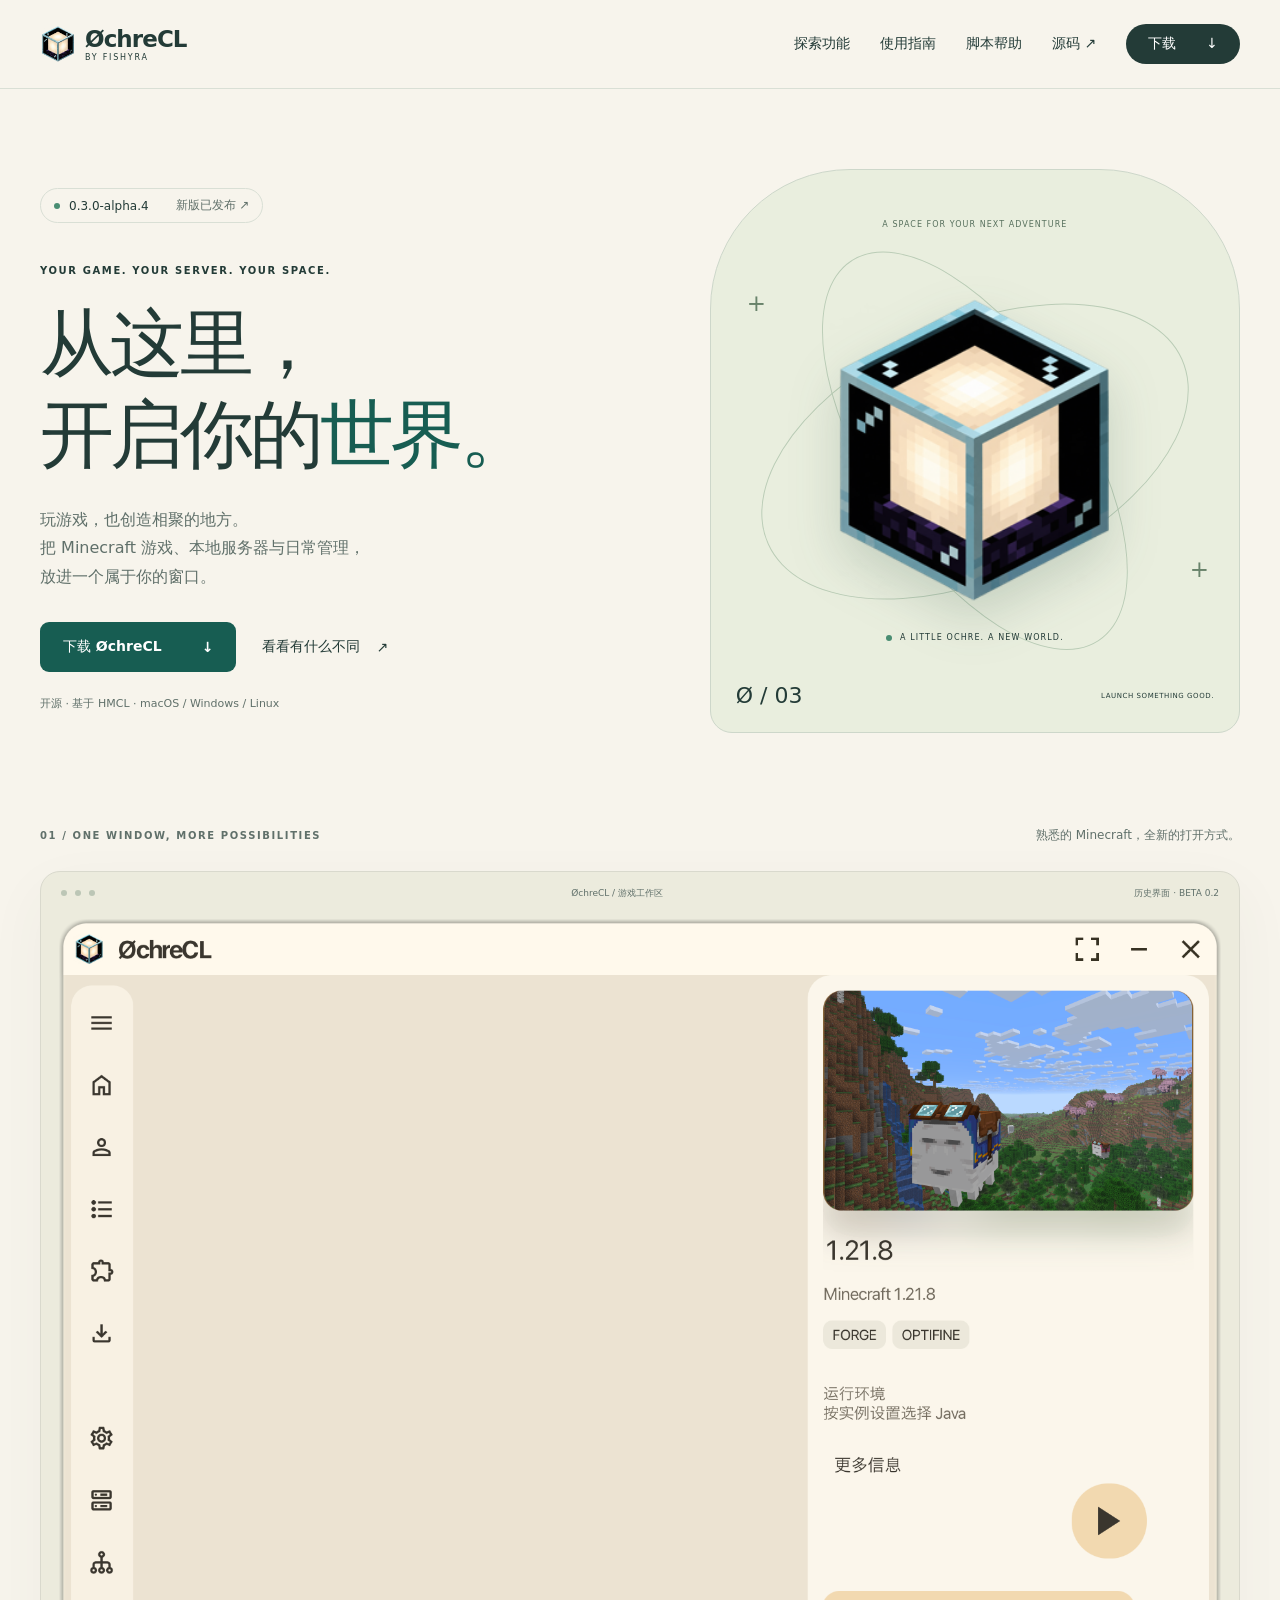
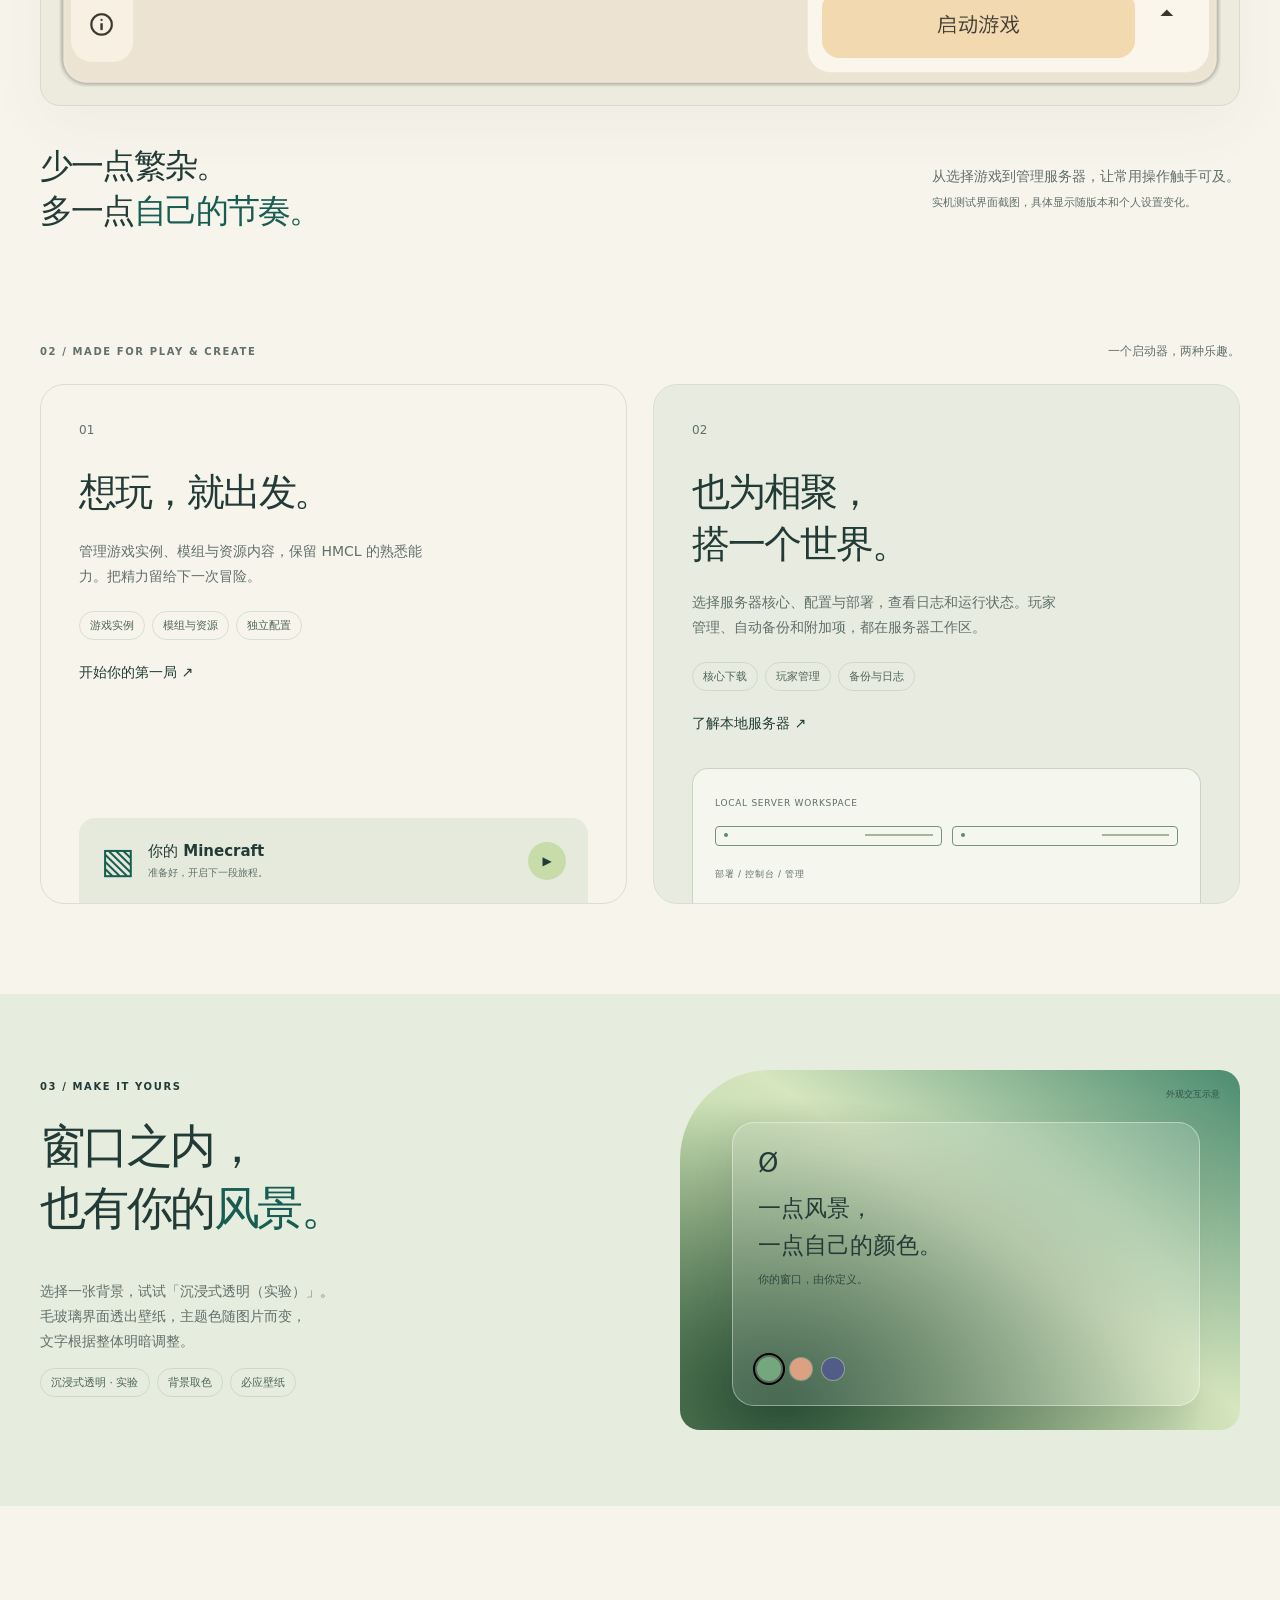
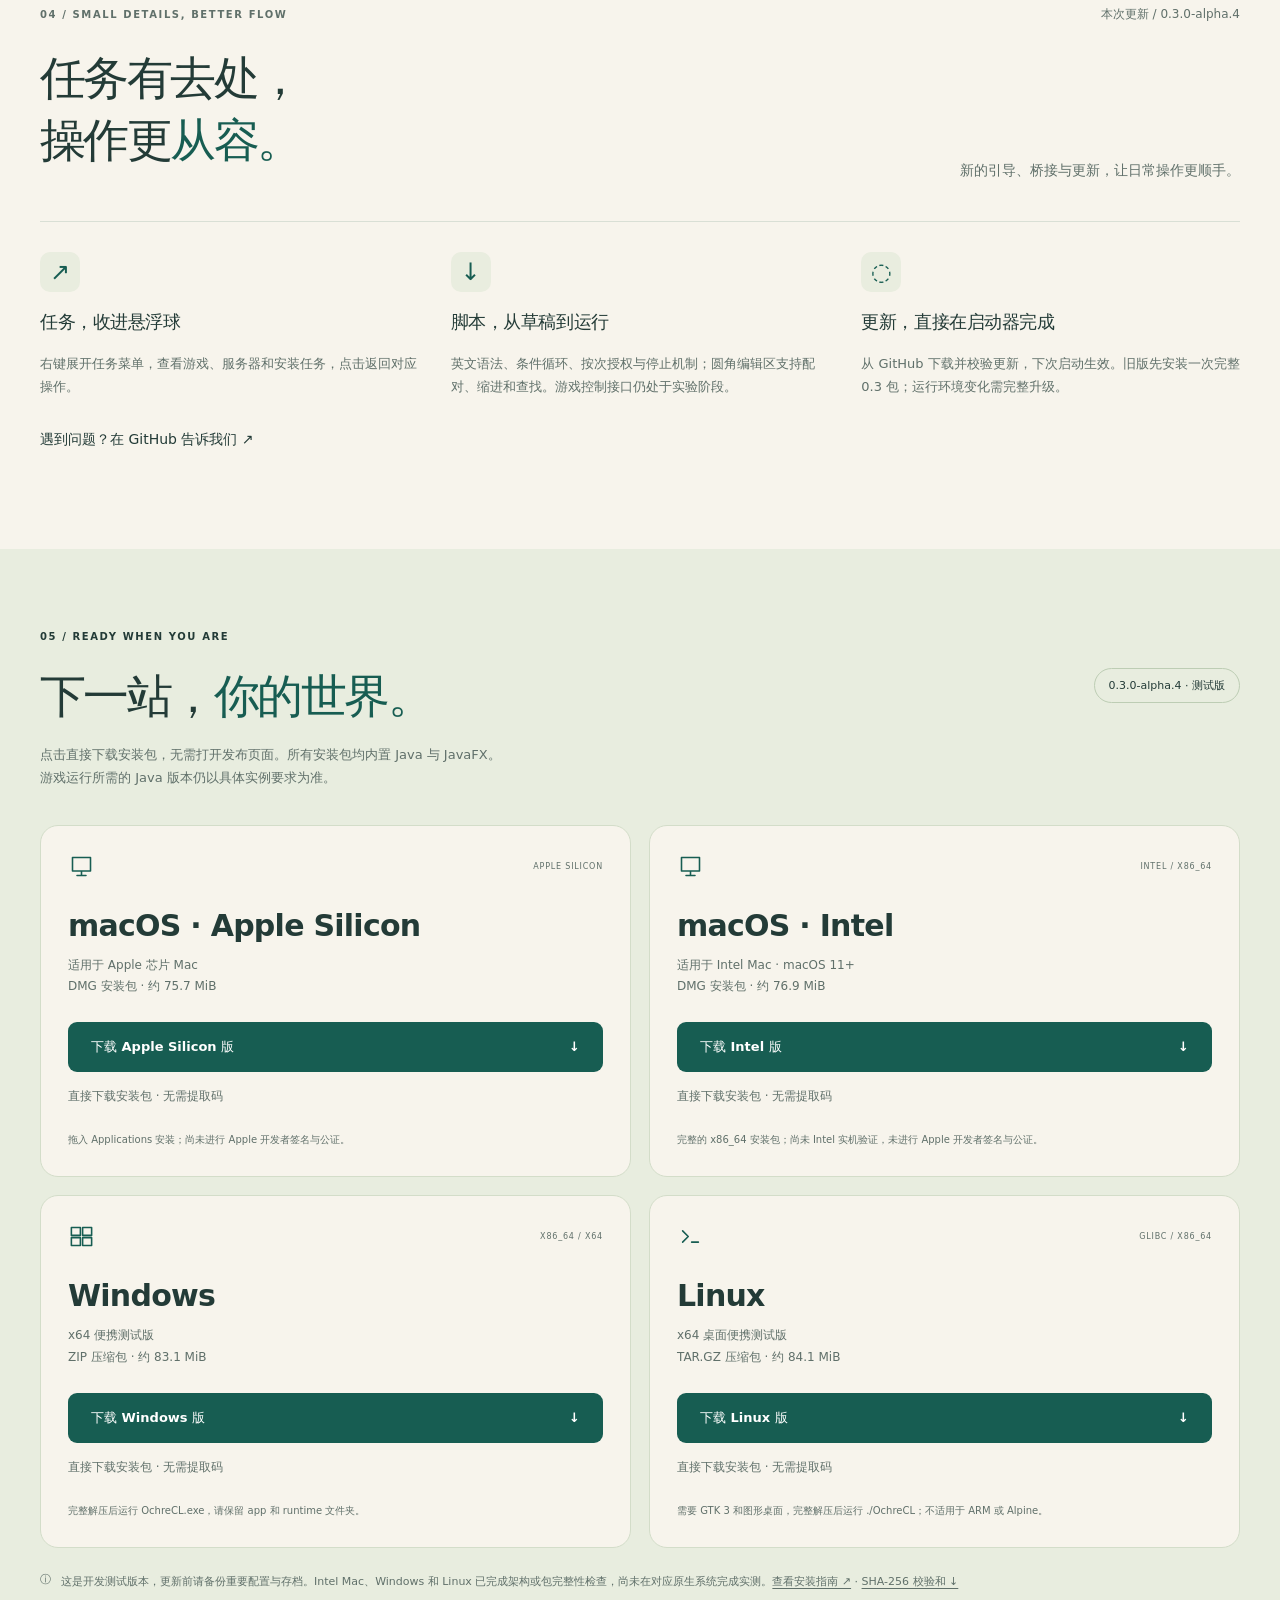
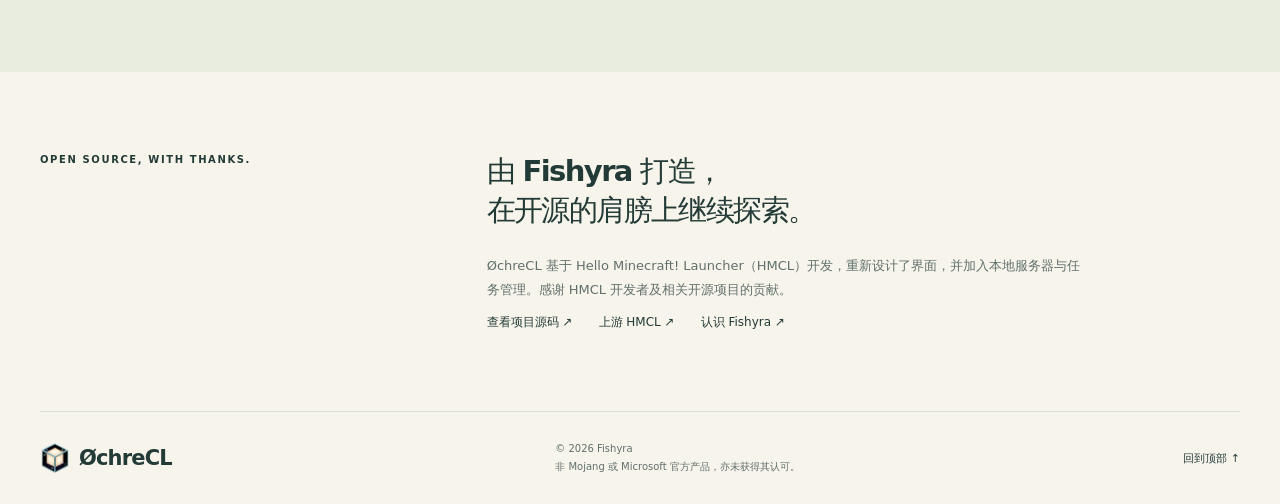
==== commit 53e0f7d7: "Announce launcher update 0.3.0-alpha.4" ====
--- a/ochrecl/index.html
+++ b/ochrecl/index.html
@@ -36,7 +36,7 @@
 <div class="hero-copy">
 <a class="release" href="#release">
 <span class="dot">
-</span> 0.3.0-alpha.3 <span>新版已发布 ↗</span>
+</span> 0.3.0-alpha.4 <span>新版已发布 ↗</span>
 </a>
 <p class="eyebrow">YOUR GAME. YOUR SERVER. YOUR SPACE.</p>
 <h1>从这里，<br>开启你的<span class="serif">世界。</span>
@@ -176,7 +176,7 @@
 <section id="release" class="release-section wrap">
 <div class="section-top">
 <p class="eyebrow">04 / SMALL DETAILS, BETTER FLOW</p>
-<span>本次更新 / 0.3.0-alpha.3</span>
+<span>本次更新 / 0.3.0-alpha.4</span>
 </div>
 <div class="release-heading">
 <h2>任务有去处，<br>操作更<span class="serif">从容。</span>
@@ -210,7 +210,7 @@
 <h2>下一站，<span class="serif">你的世界。</span>
 </h2>
 </div>
-<span class="version-tag">0.3.0-alpha.3 · 测试版</span>
+<span class="version-tag">0.3.0-alpha.4 · 测试版</span>
 </div>
 <p class="download-intro">点击直接下载安装包，无需打开发布页面。所有安装包均内置 Java 与 JavaFX。<br>游戏运行所需的 Java 版本仍以具体实例要求为准。</p>
 <div class="download-grid">
@@ -223,7 +223,7 @@
 </div>
 <h3>macOS · Apple Silicon</h3>
 <p>适用于 Apple 芯片 Mac<br>DMG 安装包 · 约 75.7 MiB</p>
-<a class="button primary download-link" href="https://github.com/Fishyra/OchreCL/releases/download/v0.3.0-alpha.3/OchreCL-0.3.0-alpha.3-macos-arm64.dmg" download>下载 Apple Silicon 版 <span>↓</span>
+<a class="button primary download-link" href="https://github.com/Fishyra/OchreCL/releases/download/v0.3.0-alpha.4/OchreCL-0.3.0-alpha.4-macos-arm64.dmg" download>下载 Apple Silicon 版 <span>↓</span>
 </a>
 <p class="direct-note">直接下载安装包 · 无需提取码</p>
 <small>拖入 Applications 安装；尚未进行 Apple 开发者签名与公证。</small>
@@ -237,7 +237,7 @@
 </div>
 <h3>macOS · Intel</h3>
 <p>适用于 Intel Mac · macOS 11+<br>DMG 安装包 · 约 76.9 MiB</p>
-<a class="button primary download-link" href="https://github.com/Fishyra/OchreCL/releases/download/v0.3.0-alpha.3/OchreCL-0.3.0-alpha.3-macos-x64.dmg" download>下载 Intel 版 <span>↓</span>
+<a class="button primary download-link" href="https://github.com/Fishyra/OchreCL/releases/download/v0.3.0-alpha.4/OchreCL-0.3.0-alpha.4-macos-x64.dmg" download>下载 Intel 版 <span>↓</span>
 </a>
 <p class="direct-note">直接下载安装包 · 无需提取码</p>
 <small>完整的 x86_64 安装包；尚未 Intel 实机验证，未进行 Apple 开发者签名与公证。</small>
@@ -251,7 +251,7 @@
 </div>
 <h3>Windows</h3>
 <p>x64 便携测试版<br>ZIP 压缩包 · 约 83.1 MiB</p>
-<a class="button primary download-link" href="https://github.com/Fishyra/OchreCL/releases/download/v0.3.0-alpha.3/OchreCL-0.3.0-alpha.3-windows-x64.zip" download>下载 Windows 版 <span>↓</span>
+<a class="button primary download-link" href="https://github.com/Fishyra/OchreCL/releases/download/v0.3.0-alpha.4/OchreCL-0.3.0-alpha.4-windows-x64.zip" download>下载 Windows 版 <span>↓</span>
 </a>
 <p class="direct-note">直接下载安装包 · 无需提取码</p>
 <small>完整解压后运行 OchreCL.exe，请保留 app 和 runtime 文件夹。</small>
@@ -265,7 +265,7 @@
 </div>
 <h3>Linux</h3>
 <p>x64 桌面便携测试版<br>TAR.GZ 压缩包 · 约 84.1 MiB</p>
-<a class="button primary download-link" href="https://github.com/Fishyra/OchreCL/releases/download/v0.3.0-alpha.3/OchreCL-0.3.0-alpha.3-linux-x64.tar.gz" download>下载 Linux 版 <span>↓</span>
+<a class="button primary download-link" href="https://github.com/Fishyra/OchreCL/releases/download/v0.3.0-alpha.4/OchreCL-0.3.0-alpha.4-linux-x64.tar.gz" download>下载 Linux 版 <span>↓</span>
 </a>
 <p class="direct-note">直接下载安装包 · 无需提取码</p>
 <small>需要 GTK 3 和图形桌面，完整解压后运行 ./OchreCL；不适用于 ARM 或 Alpine。</small>
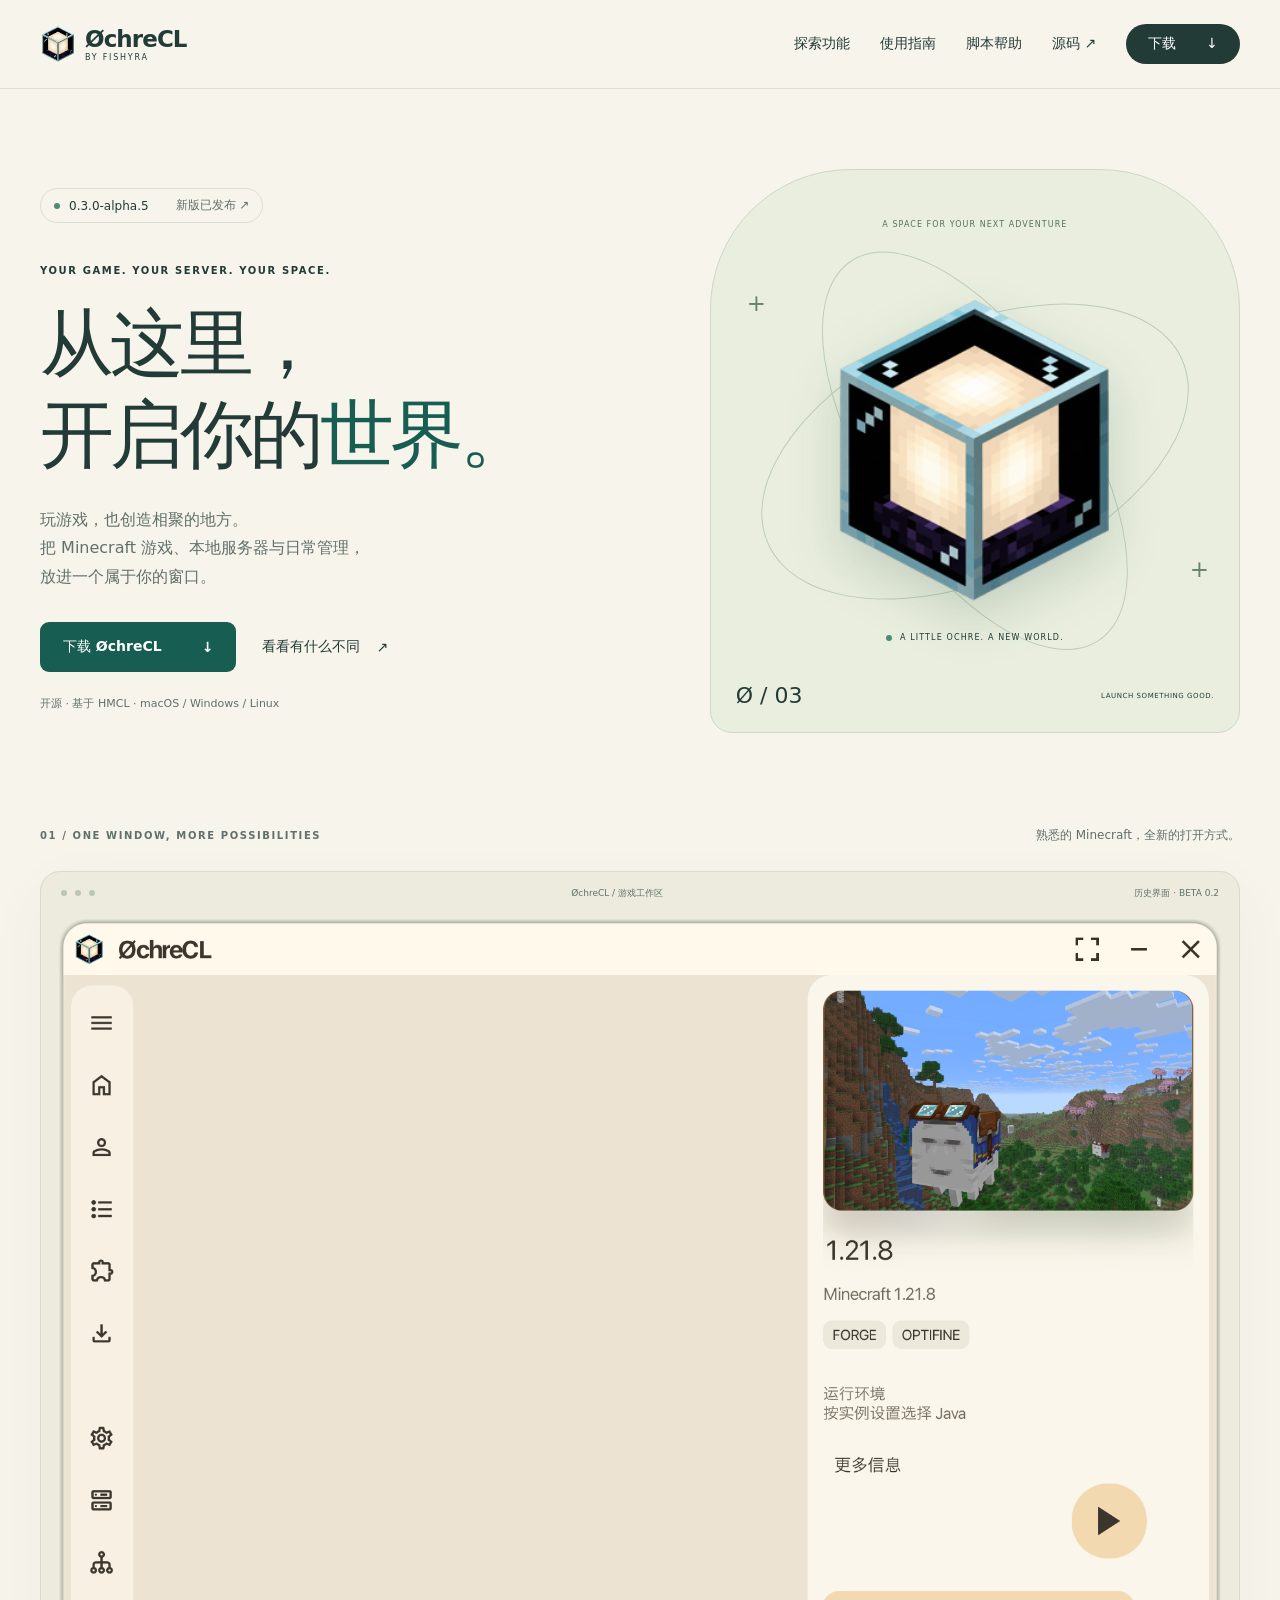
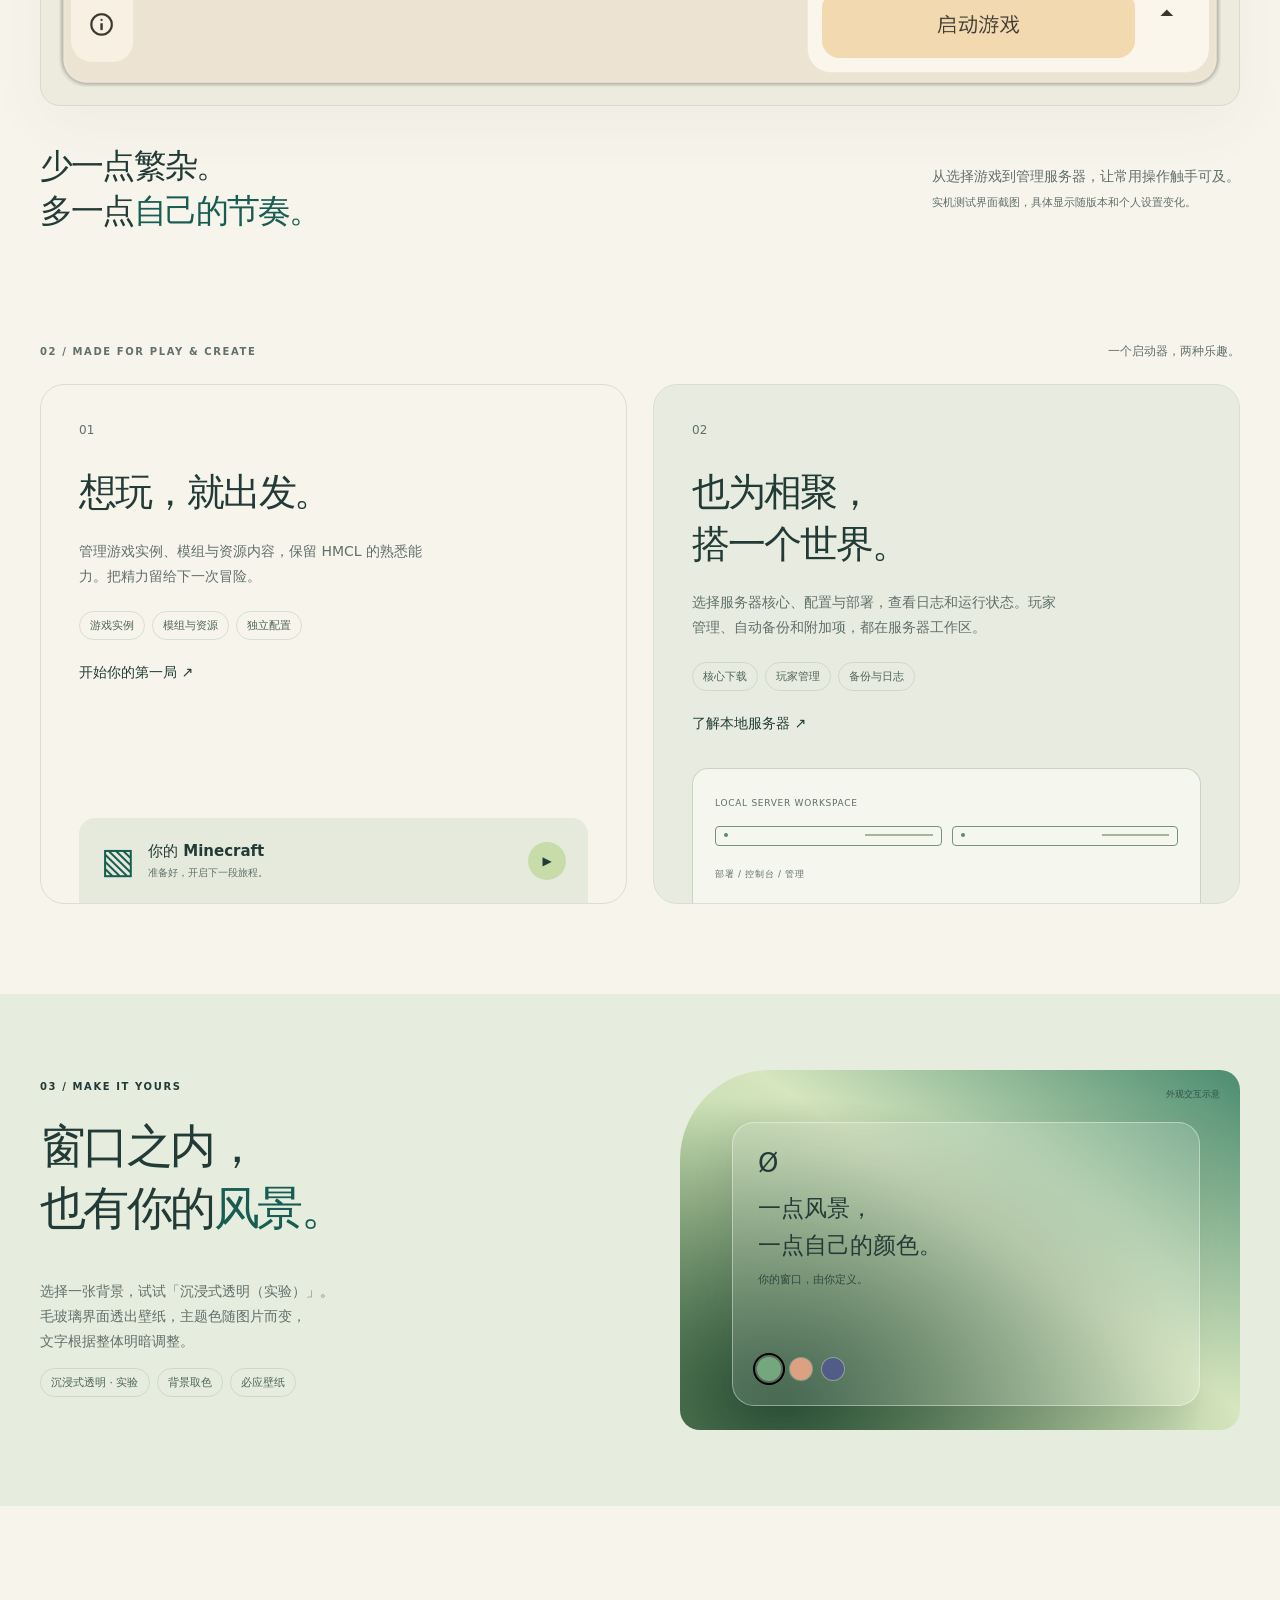
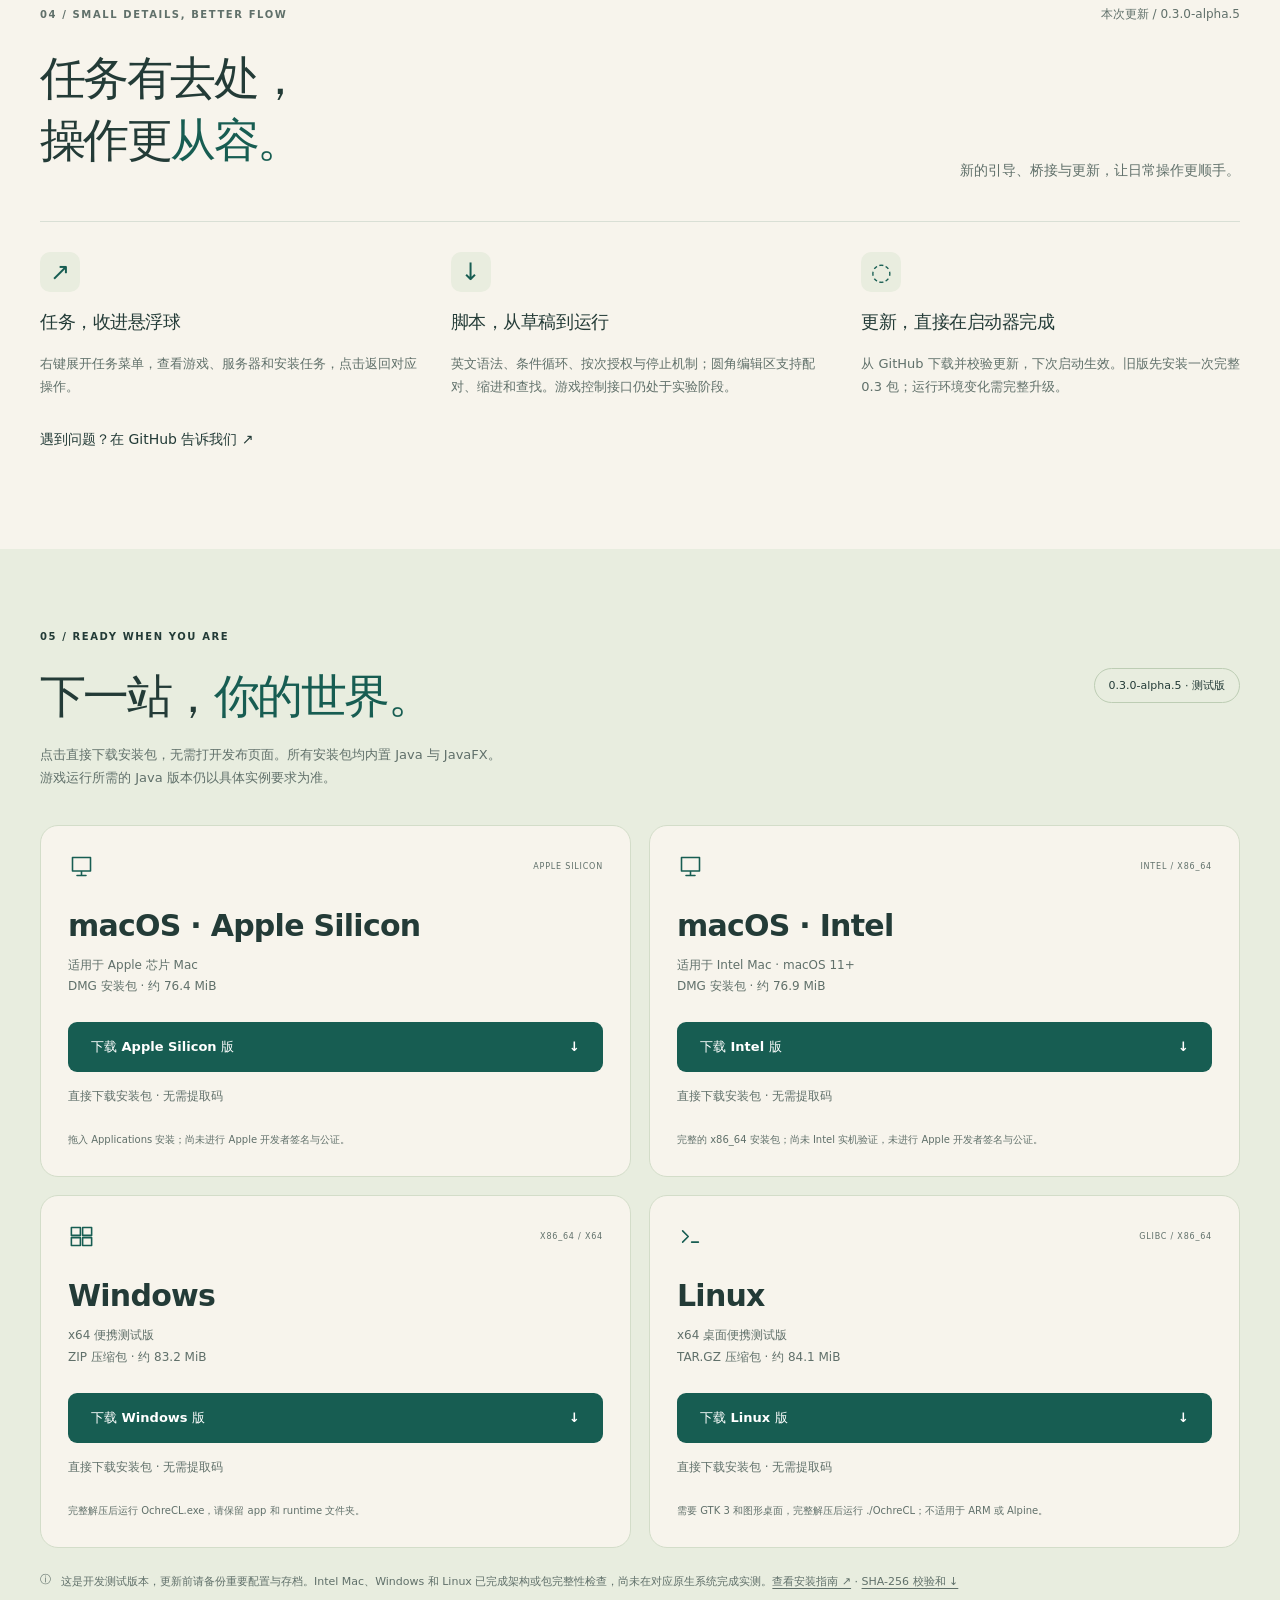
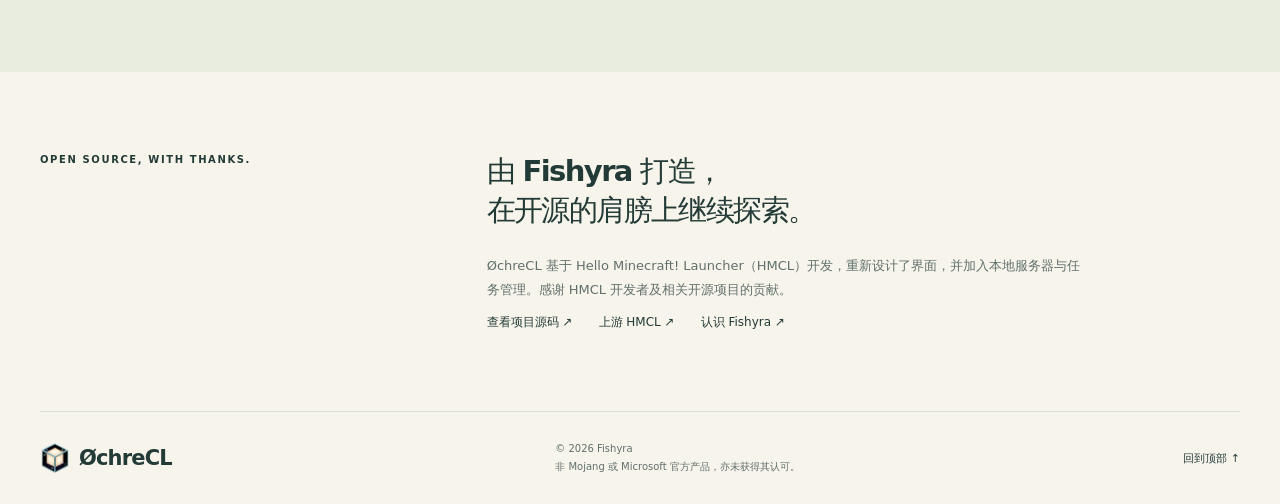
==== commit af4e07cd: "Announce launcher update 0.3.0-alpha.5" ====
--- a/ochrecl/index.html
+++ b/ochrecl/index.html
@@ -36,7 +36,7 @@
 <div class="hero-copy">
 <a class="release" href="#release">
 <span class="dot">
-</span> 0.3.0-alpha.4 <span>新版已发布 ↗</span>
+</span> 0.3.0-alpha.5 <span>新版已发布 ↗</span>
 </a>
 <p class="eyebrow">YOUR GAME. YOUR SERVER. YOUR SPACE.</p>
 <h1>从这里，<br>开启你的<span class="serif">世界。</span>
@@ -176,7 +176,7 @@
 <section id="release" class="release-section wrap">
 <div class="section-top">
 <p class="eyebrow">04 / SMALL DETAILS, BETTER FLOW</p>
-<span>本次更新 / 0.3.0-alpha.4</span>
+<span>本次更新 / 0.3.0-alpha.5</span>
 </div>
 <div class="release-heading">
 <h2>任务有去处，<br>操作更<span class="serif">从容。</span>
@@ -210,7 +210,7 @@
 <h2>下一站，<span class="serif">你的世界。</span>
 </h2>
 </div>
-<span class="version-tag">0.3.0-alpha.4 · 测试版</span>
+<span class="version-tag">0.3.0-alpha.5 · 测试版</span>
 </div>
 <p class="download-intro">点击直接下载安装包，无需打开发布页面。所有安装包均内置 Java 与 JavaFX。<br>游戏运行所需的 Java 版本仍以具体实例要求为准。</p>
 <div class="download-grid">
@@ -222,8 +222,8 @@
 <span>APPLE SILICON</span>
 </div>
 <h3>macOS · Apple Silicon</h3>
-<p>适用于 Apple 芯片 Mac<br>DMG 安装包 · 约 75.7 MiB</p>
-<a class="button primary download-link" href="https://github.com/Fishyra/OchreCL/releases/download/v0.3.0-alpha.4/OchreCL-0.3.0-alpha.4-macos-arm64.dmg" download>下载 Apple Silicon 版 <span>↓</span>
+<p>适用于 Apple 芯片 Mac<br>DMG 安装包 · 约 76.4 MiB</p>
+<a class="button primary download-link" href="https://github.com/Fishyra/OchreCL/releases/download/v0.3.0-alpha.5/OchreCL-0.3.0-alpha.5-macos-arm64.dmg" download>下载 Apple Silicon 版 <span>↓</span>
 </a>
 <p class="direct-note">直接下载安装包 · 无需提取码</p>
 <small>拖入 Applications 安装；尚未进行 Apple 开发者签名与公证。</small>
@@ -237,7 +237,7 @@
 </div>
 <h3>macOS · Intel</h3>
 <p>适用于 Intel Mac · macOS 11+<br>DMG 安装包 · 约 76.9 MiB</p>
-<a class="button primary download-link" href="https://github.com/Fishyra/OchreCL/releases/download/v0.3.0-alpha.4/OchreCL-0.3.0-alpha.4-macos-x64.dmg" download>下载 Intel 版 <span>↓</span>
+<a class="button primary download-link" href="https://github.com/Fishyra/OchreCL/releases/download/v0.3.0-alpha.5/OchreCL-0.3.0-alpha.5-macos-x64.dmg" download>下载 Intel 版 <span>↓</span>
 </a>
 <p class="direct-note">直接下载安装包 · 无需提取码</p>
 <small>完整的 x86_64 安装包；尚未 Intel 实机验证，未进行 Apple 开发者签名与公证。</small>
@@ -250,8 +250,8 @@
 <span>X86_64 / X64</span>
 </div>
 <h3>Windows</h3>
-<p>x64 便携测试版<br>ZIP 压缩包 · 约 83.1 MiB</p>
-<a class="button primary download-link" href="https://github.com/Fishyra/OchreCL/releases/download/v0.3.0-alpha.4/OchreCL-0.3.0-alpha.4-windows-x64.zip" download>下载 Windows 版 <span>↓</span>
+<p>x64 便携测试版<br>ZIP 压缩包 · 约 83.2 MiB</p>
+<a class="button primary download-link" href="https://github.com/Fishyra/OchreCL/releases/download/v0.3.0-alpha.5/OchreCL-0.3.0-alpha.5-windows-x64.zip" download>下载 Windows 版 <span>↓</span>
 </a>
 <p class="direct-note">直接下载安装包 · 无需提取码</p>
 <small>完整解压后运行 OchreCL.exe，请保留 app 和 runtime 文件夹。</small>
@@ -265,7 +265,7 @@
 </div>
 <h3>Linux</h3>
 <p>x64 桌面便携测试版<br>TAR.GZ 压缩包 · 约 84.1 MiB</p>
-<a class="button primary download-link" href="https://github.com/Fishyra/OchreCL/releases/download/v0.3.0-alpha.4/OchreCL-0.3.0-alpha.4-linux-x64.tar.gz" download>下载 Linux 版 <span>↓</span>
+<a class="button primary download-link" href="https://github.com/Fishyra/OchreCL/releases/download/v0.3.0-alpha.5/OchreCL-0.3.0-alpha.5-linux-x64.tar.gz" download>下载 Linux 版 <span>↓</span>
 </a>
 <p class="direct-note">直接下载安装包 · 无需提取码</p>
 <small>需要 GTK 3 和图形桌面，完整解压后运行 ./OchreCL；不适用于 ARM 或 Alpine。</small>
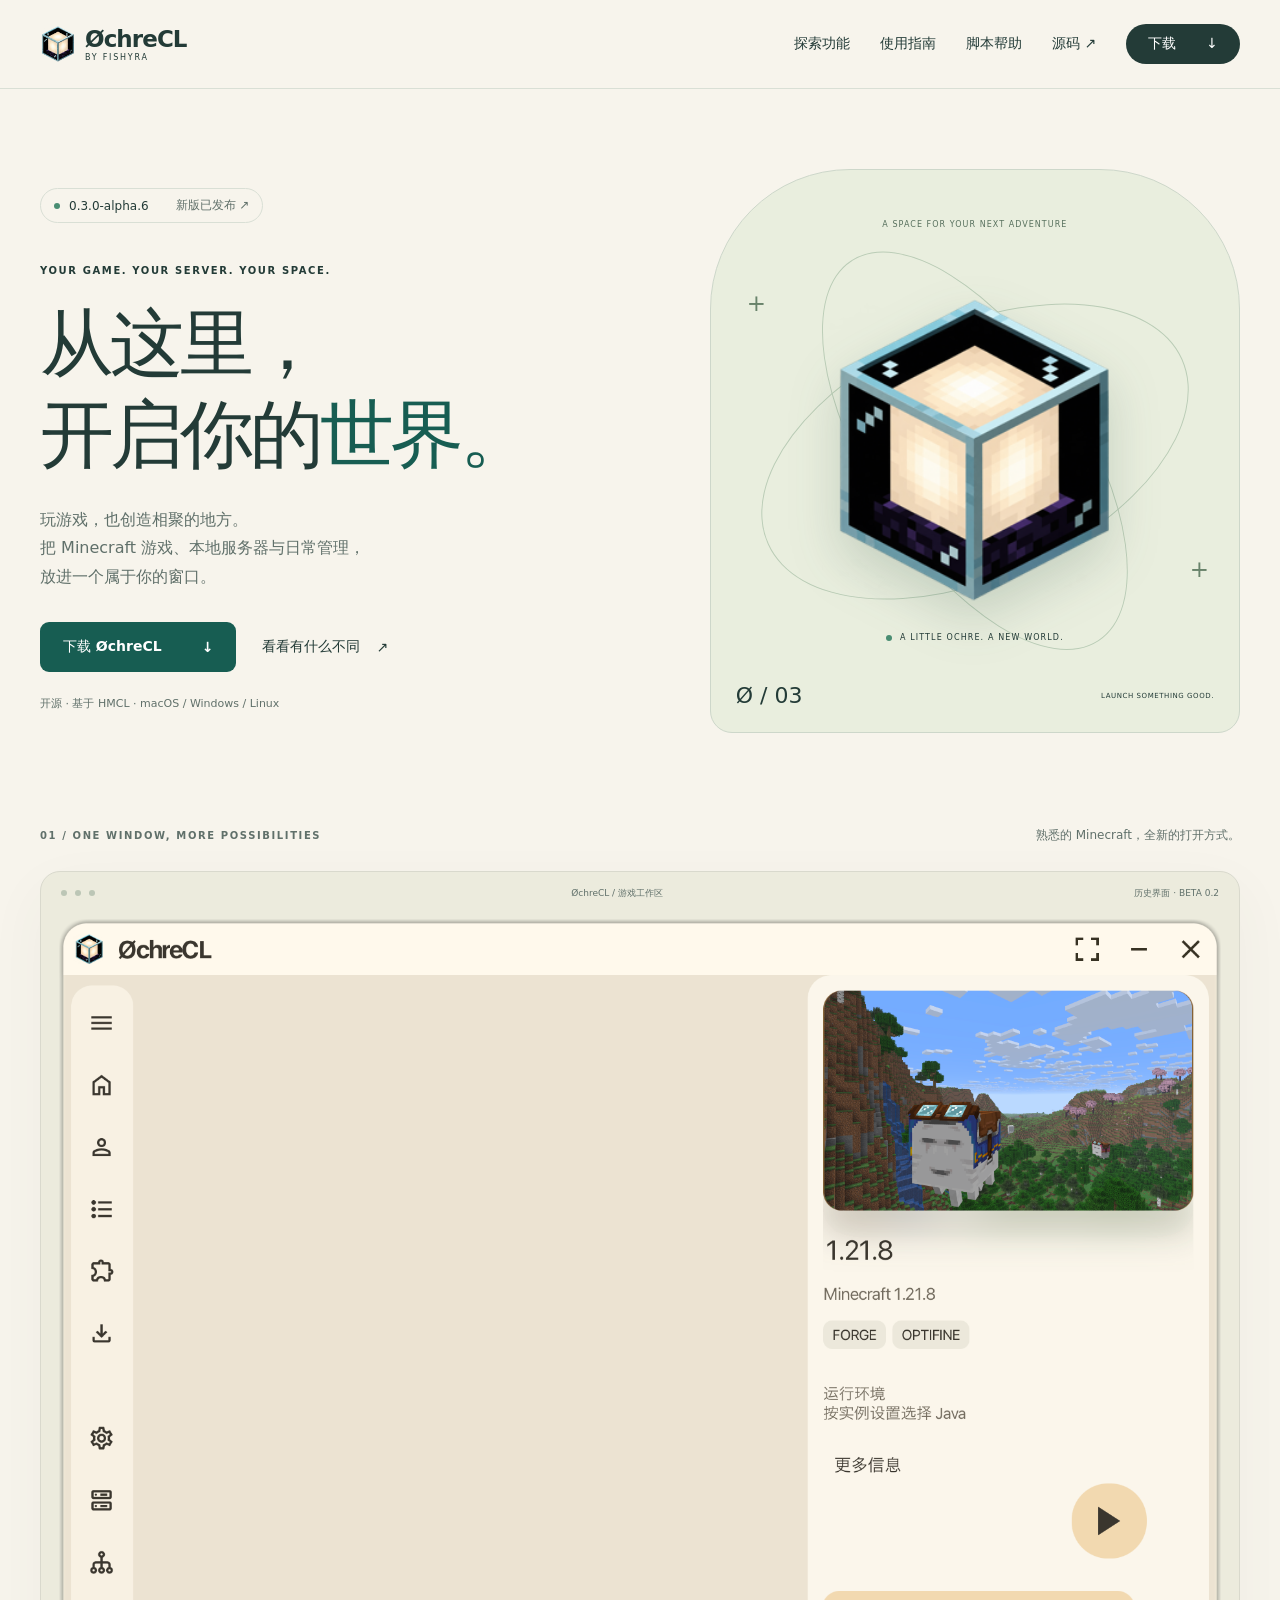
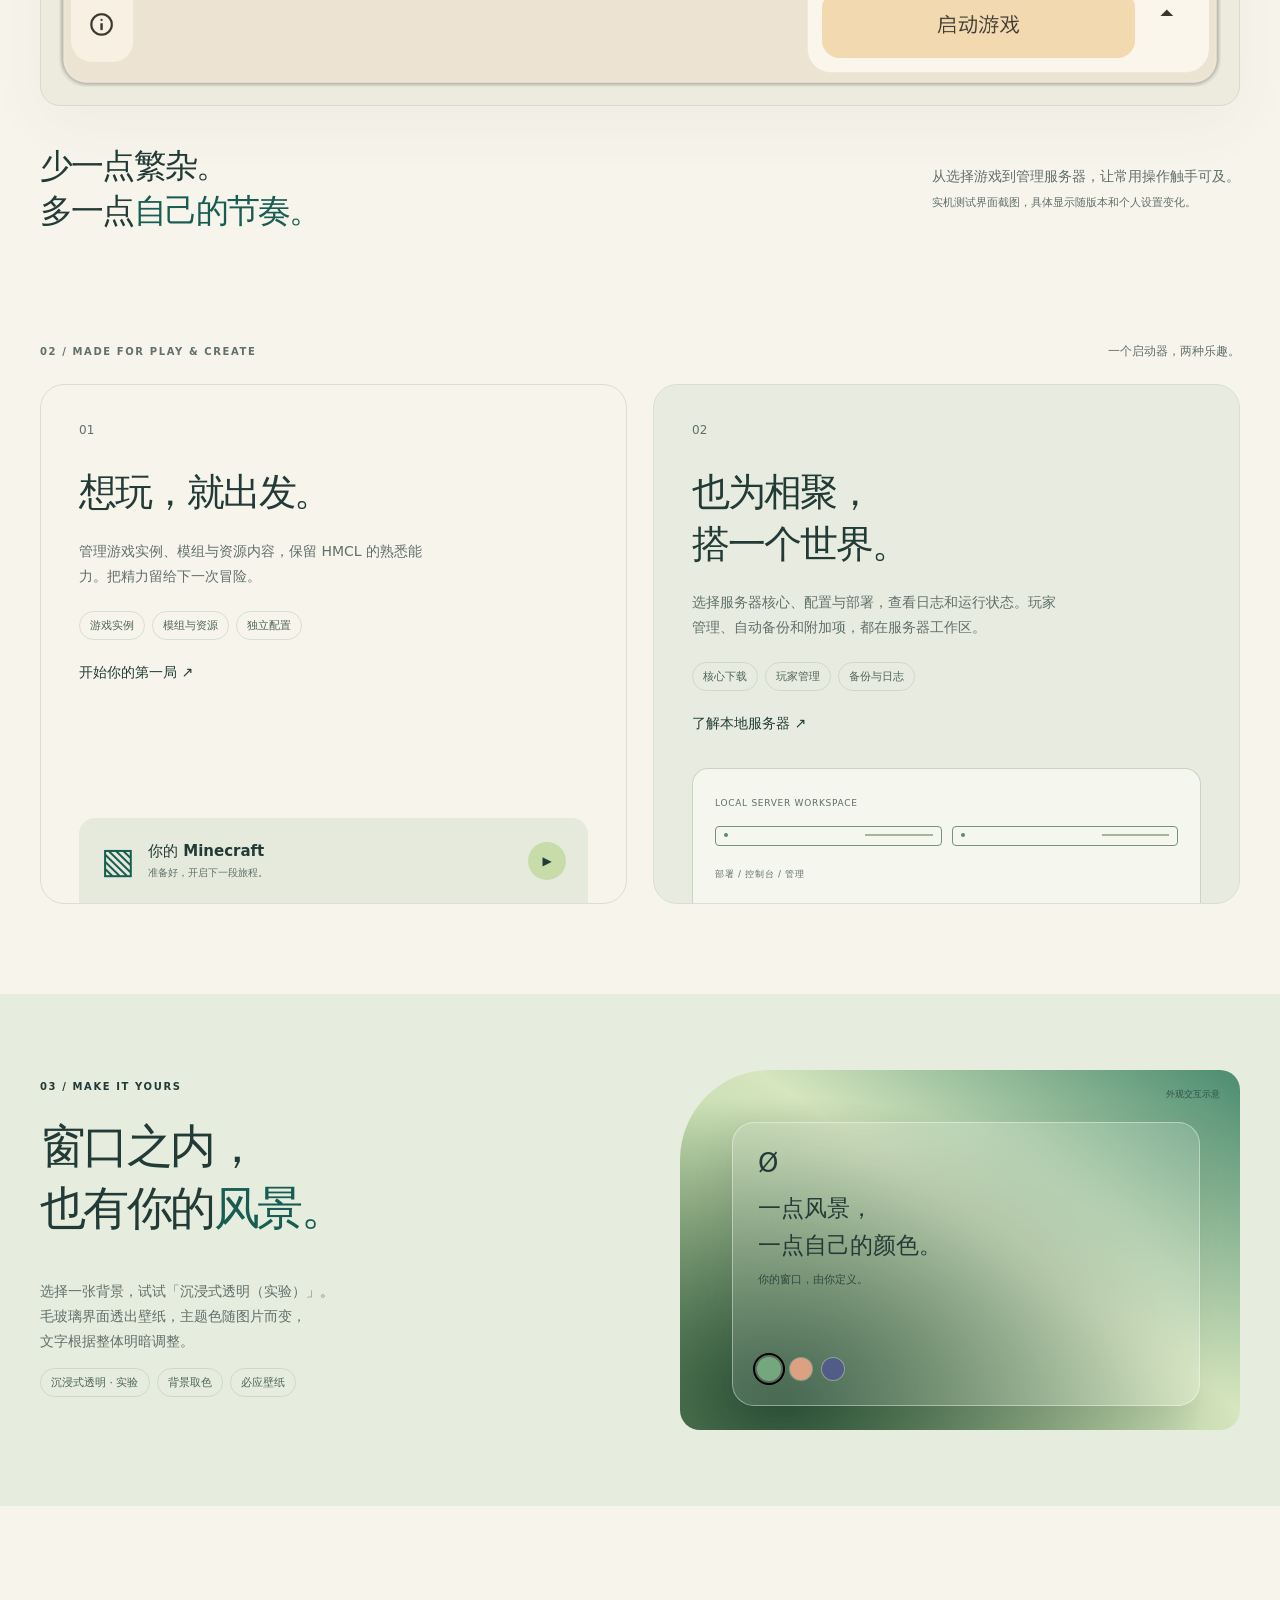
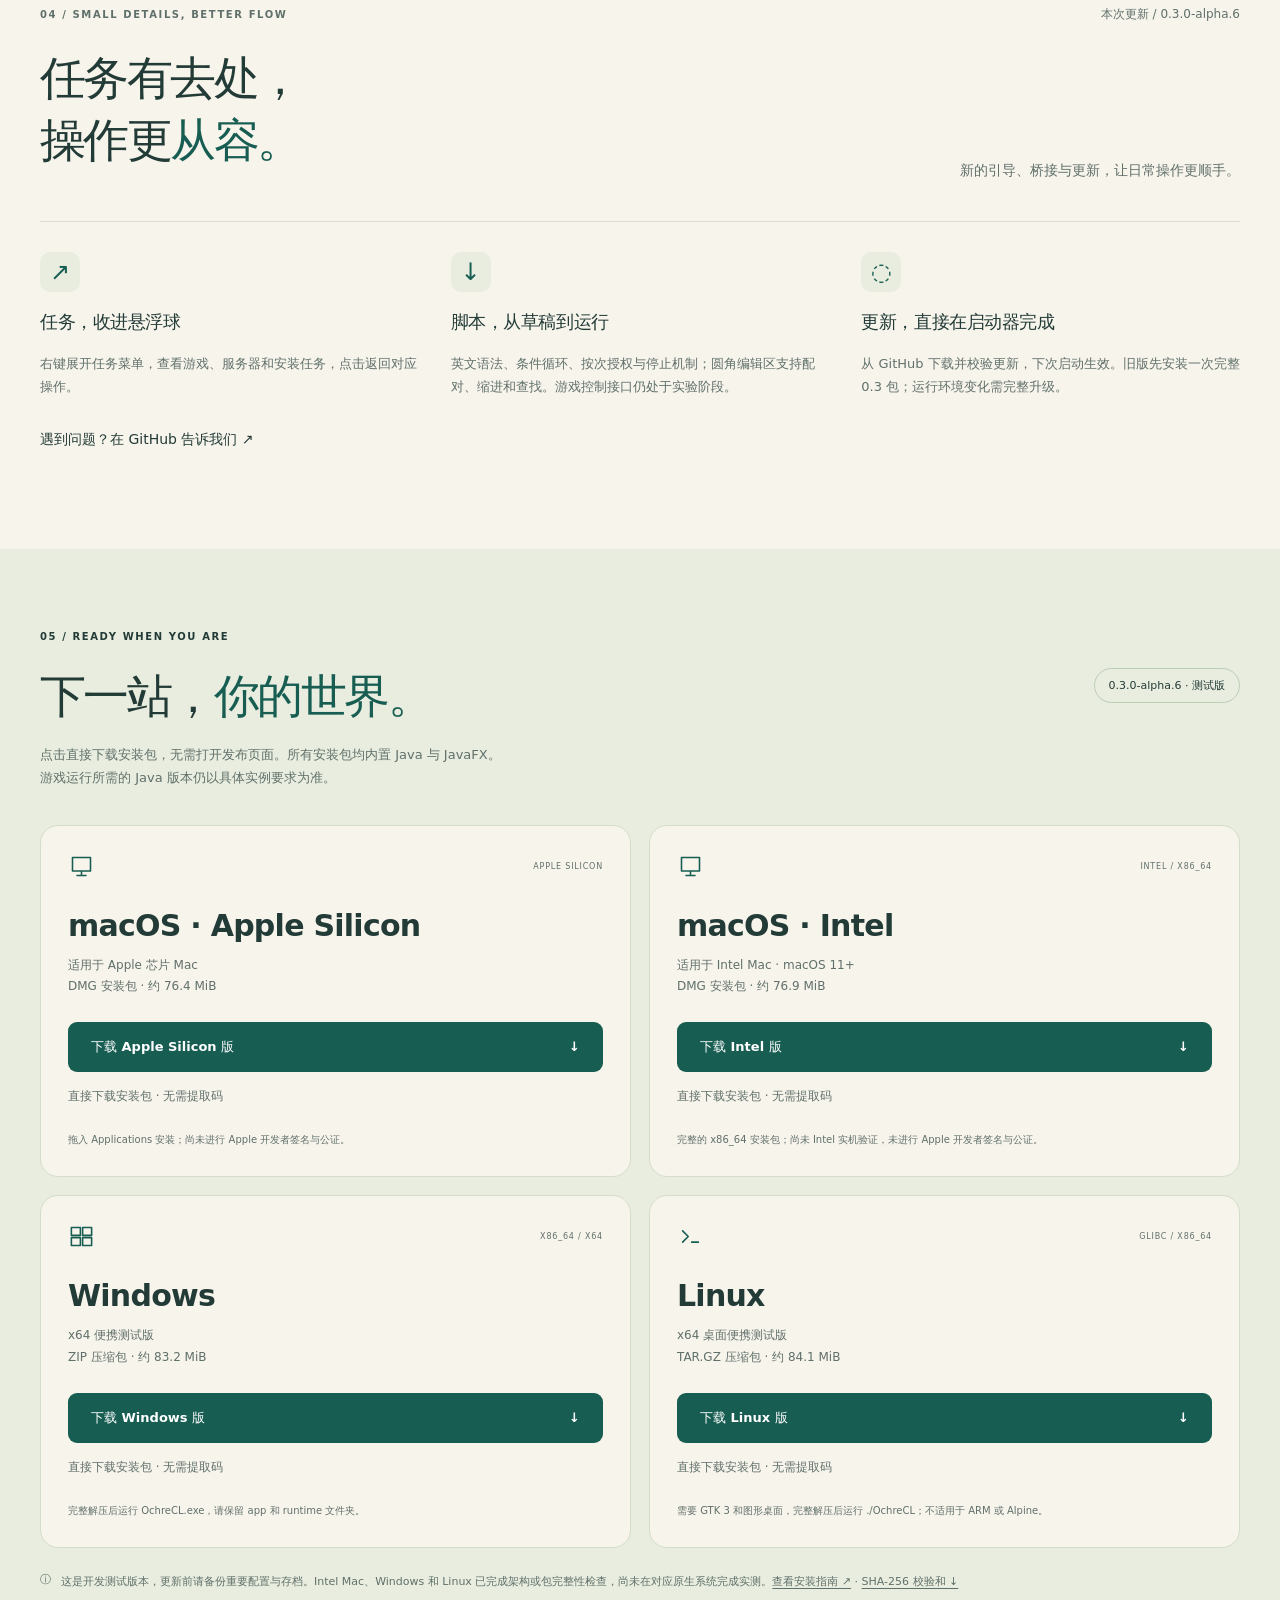
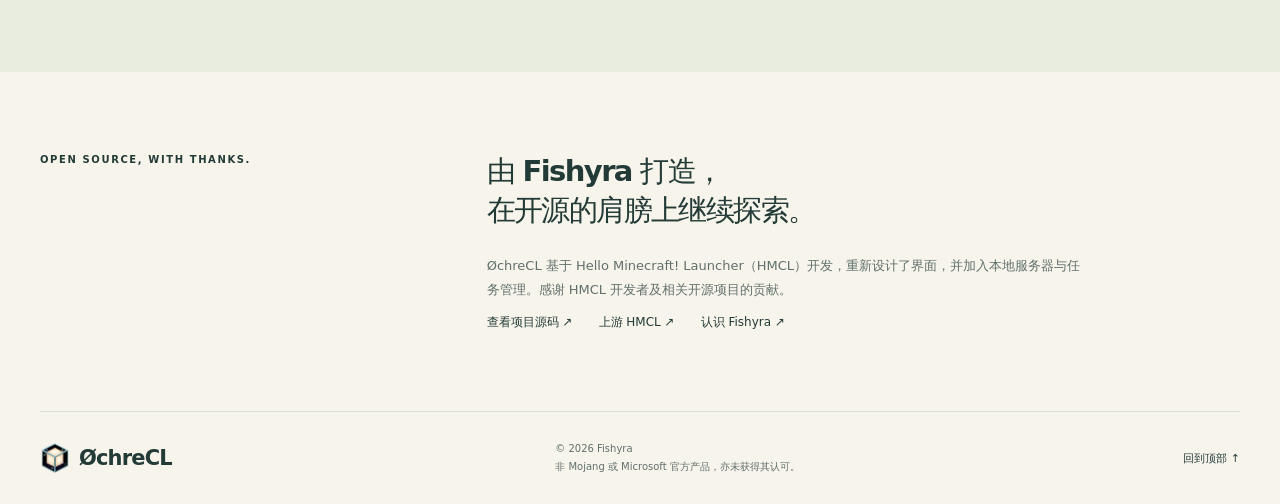
==== commit a1b11518: "Announce launcher update 0.3.0-alpha.6" ====
--- a/ochrecl/index.html
+++ b/ochrecl/index.html
@@ -36,7 +36,7 @@
 <div class="hero-copy">
 <a class="release" href="#release">
 <span class="dot">
-</span> 0.3.0-alpha.5 <span>新版已发布 ↗</span>
+</span> 0.3.0-alpha.6 <span>新版已发布 ↗</span>
 </a>
 <p class="eyebrow">YOUR GAME. YOUR SERVER. YOUR SPACE.</p>
 <h1>从这里，<br>开启你的<span class="serif">世界。</span>
@@ -176,7 +176,7 @@
 <section id="release" class="release-section wrap">
 <div class="section-top">
 <p class="eyebrow">04 / SMALL DETAILS, BETTER FLOW</p>
-<span>本次更新 / 0.3.0-alpha.5</span>
+<span>本次更新 / 0.3.0-alpha.6</span>
 </div>
 <div class="release-heading">
 <h2>任务有去处，<br>操作更<span class="serif">从容。</span>
@@ -210,7 +210,7 @@
 <h2>下一站，<span class="serif">你的世界。</span>
 </h2>
 </div>
-<span class="version-tag">0.3.0-alpha.5 · 测试版</span>
+<span class="version-tag">0.3.0-alpha.6 · 测试版</span>
 </div>
 <p class="download-intro">点击直接下载安装包，无需打开发布页面。所有安装包均内置 Java 与 JavaFX。<br>游戏运行所需的 Java 版本仍以具体实例要求为准。</p>
 <div class="download-grid">
@@ -223,7 +223,7 @@
 </div>
 <h3>macOS · Apple Silicon</h3>
 <p>适用于 Apple 芯片 Mac<br>DMG 安装包 · 约 76.4 MiB</p>
-<a class="button primary download-link" href="https://github.com/Fishyra/OchreCL/releases/download/v0.3.0-alpha.5/OchreCL-0.3.0-alpha.5-macos-arm64.dmg" download>下载 Apple Silicon 版 <span>↓</span>
+<a class="button primary download-link" href="https://github.com/Fishyra/OchreCL/releases/download/v0.3.0-alpha.6/OchreCL-0.3.0-alpha.6-macos-arm64.dmg" download>下载 Apple Silicon 版 <span>↓</span>
 </a>
 <p class="direct-note">直接下载安装包 · 无需提取码</p>
 <small>拖入 Applications 安装；尚未进行 Apple 开发者签名与公证。</small>
@@ -237,7 +237,7 @@
 </div>
 <h3>macOS · Intel</h3>
 <p>适用于 Intel Mac · macOS 11+<br>DMG 安装包 · 约 76.9 MiB</p>
-<a class="button primary download-link" href="https://github.com/Fishyra/OchreCL/releases/download/v0.3.0-alpha.5/OchreCL-0.3.0-alpha.5-macos-x64.dmg" download>下载 Intel 版 <span>↓</span>
+<a class="button primary download-link" href="https://github.com/Fishyra/OchreCL/releases/download/v0.3.0-alpha.6/OchreCL-0.3.0-alpha.6-macos-x64.dmg" download>下载 Intel 版 <span>↓</span>
 </a>
 <p class="direct-note">直接下载安装包 · 无需提取码</p>
 <small>完整的 x86_64 安装包；尚未 Intel 实机验证，未进行 Apple 开发者签名与公证。</small>
@@ -251,7 +251,7 @@
 </div>
 <h3>Windows</h3>
 <p>x64 便携测试版<br>ZIP 压缩包 · 约 83.2 MiB</p>
-<a class="button primary download-link" href="https://github.com/Fishyra/OchreCL/releases/download/v0.3.0-alpha.5/OchreCL-0.3.0-alpha.5-windows-x64.zip" download>下载 Windows 版 <span>↓</span>
+<a class="button primary download-link" href="https://github.com/Fishyra/OchreCL/releases/download/v0.3.0-alpha.6/OchreCL-0.3.0-alpha.6-windows-x64.zip" download>下载 Windows 版 <span>↓</span>
 </a>
 <p class="direct-note">直接下载安装包 · 无需提取码</p>
 <small>完整解压后运行 OchreCL.exe，请保留 app 和 runtime 文件夹。</small>
@@ -265,7 +265,7 @@
 </div>
 <h3>Linux</h3>
 <p>x64 桌面便携测试版<br>TAR.GZ 压缩包 · 约 84.1 MiB</p>
-<a class="button primary download-link" href="https://github.com/Fishyra/OchreCL/releases/download/v0.3.0-alpha.5/OchreCL-0.3.0-alpha.5-linux-x64.tar.gz" download>下载 Linux 版 <span>↓</span>
+<a class="button primary download-link" href="https://github.com/Fishyra/OchreCL/releases/download/v0.3.0-alpha.6/OchreCL-0.3.0-alpha.6-linux-x64.tar.gz" download>下载 Linux 版 <span>↓</span>
 </a>
 <p class="direct-note">直接下载安装包 · 无需提取码</p>
 <small>需要 GTK 3 和图形桌面，完整解压后运行 ./OchreCL；不适用于 ARM 或 Alpine。</small>
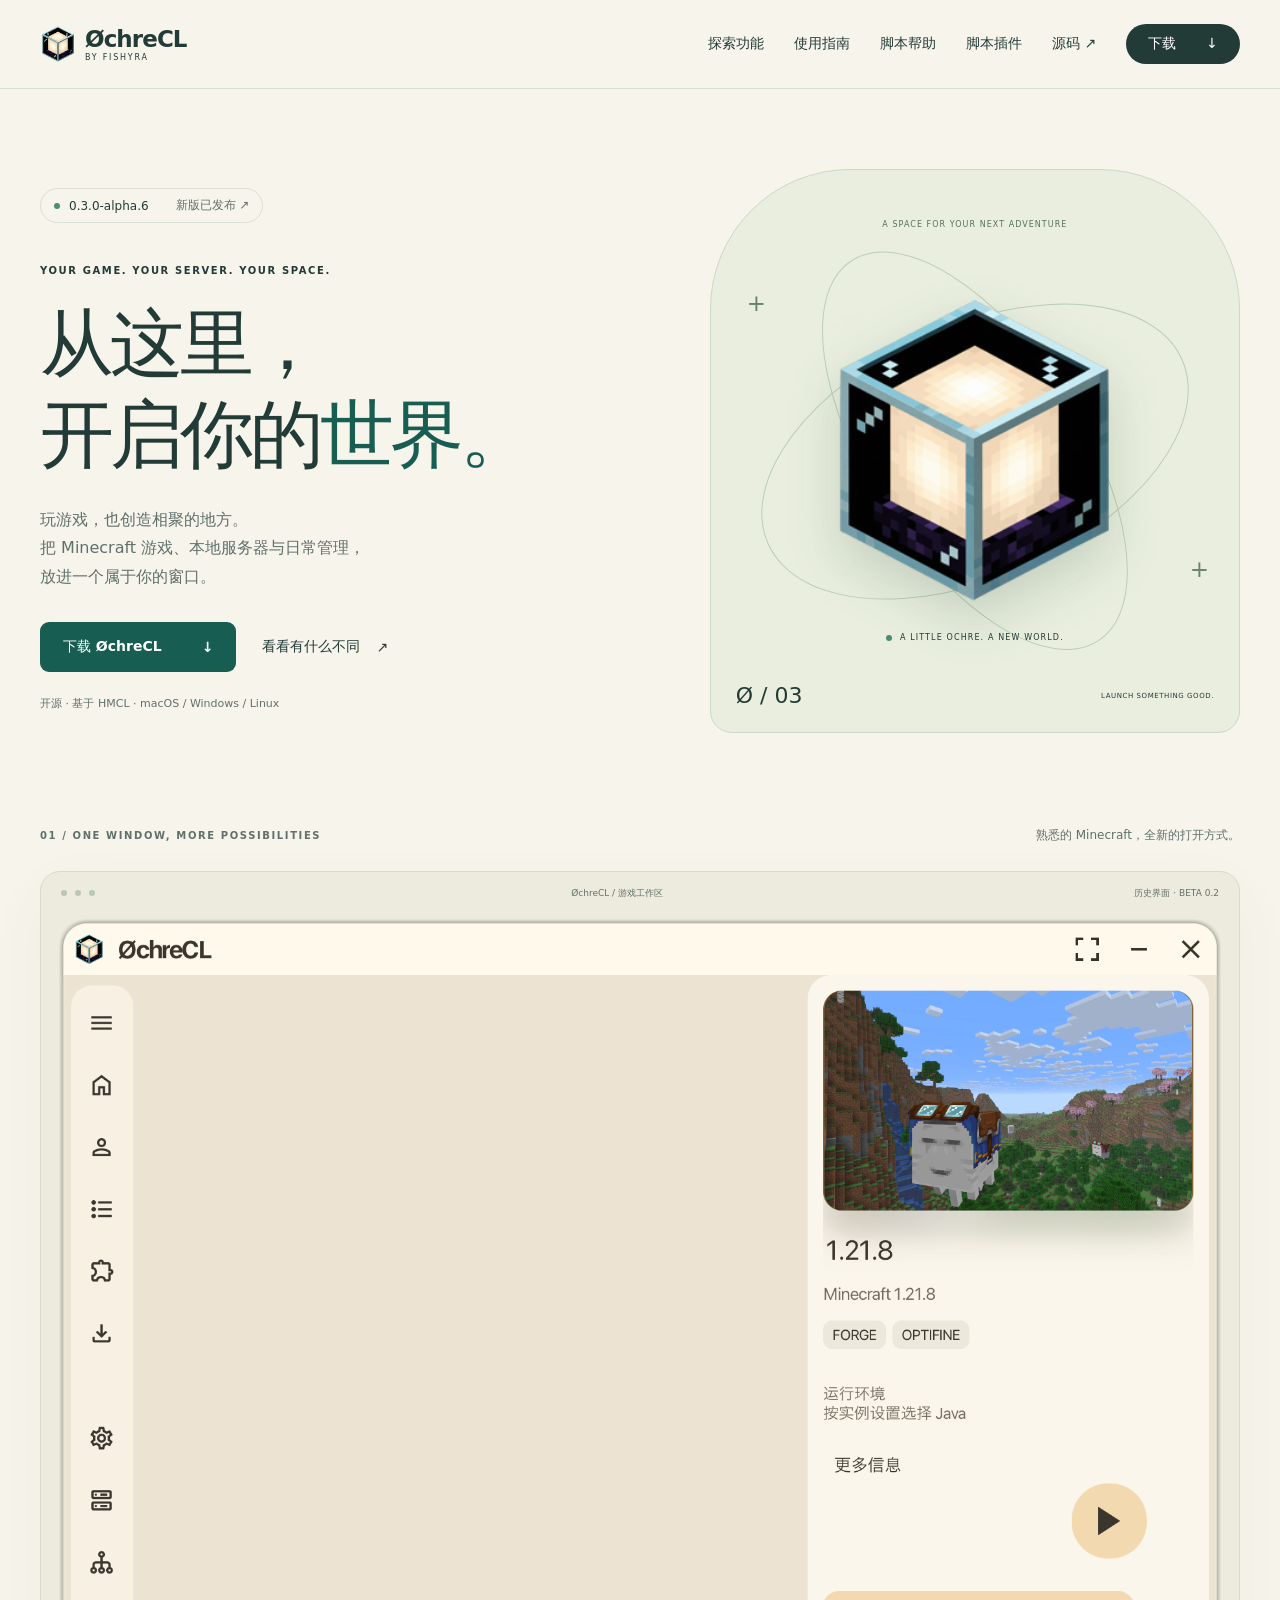
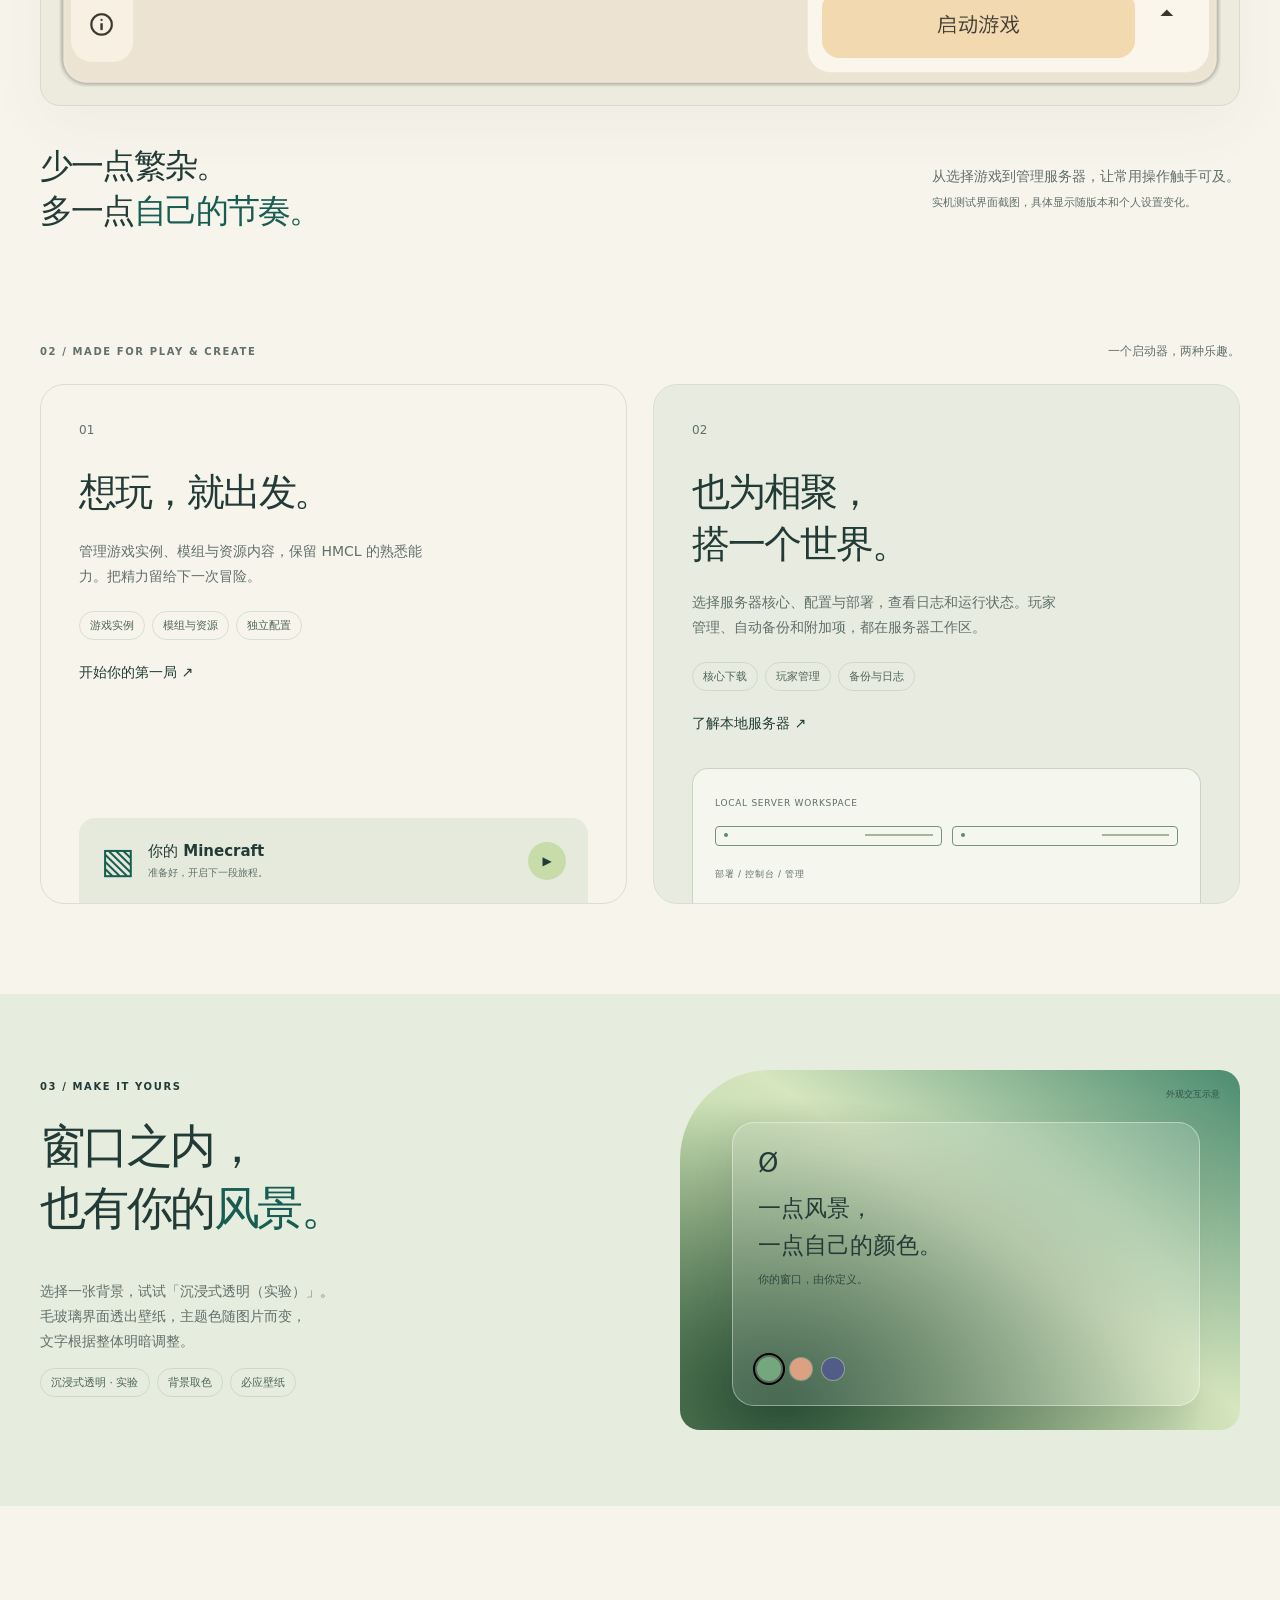
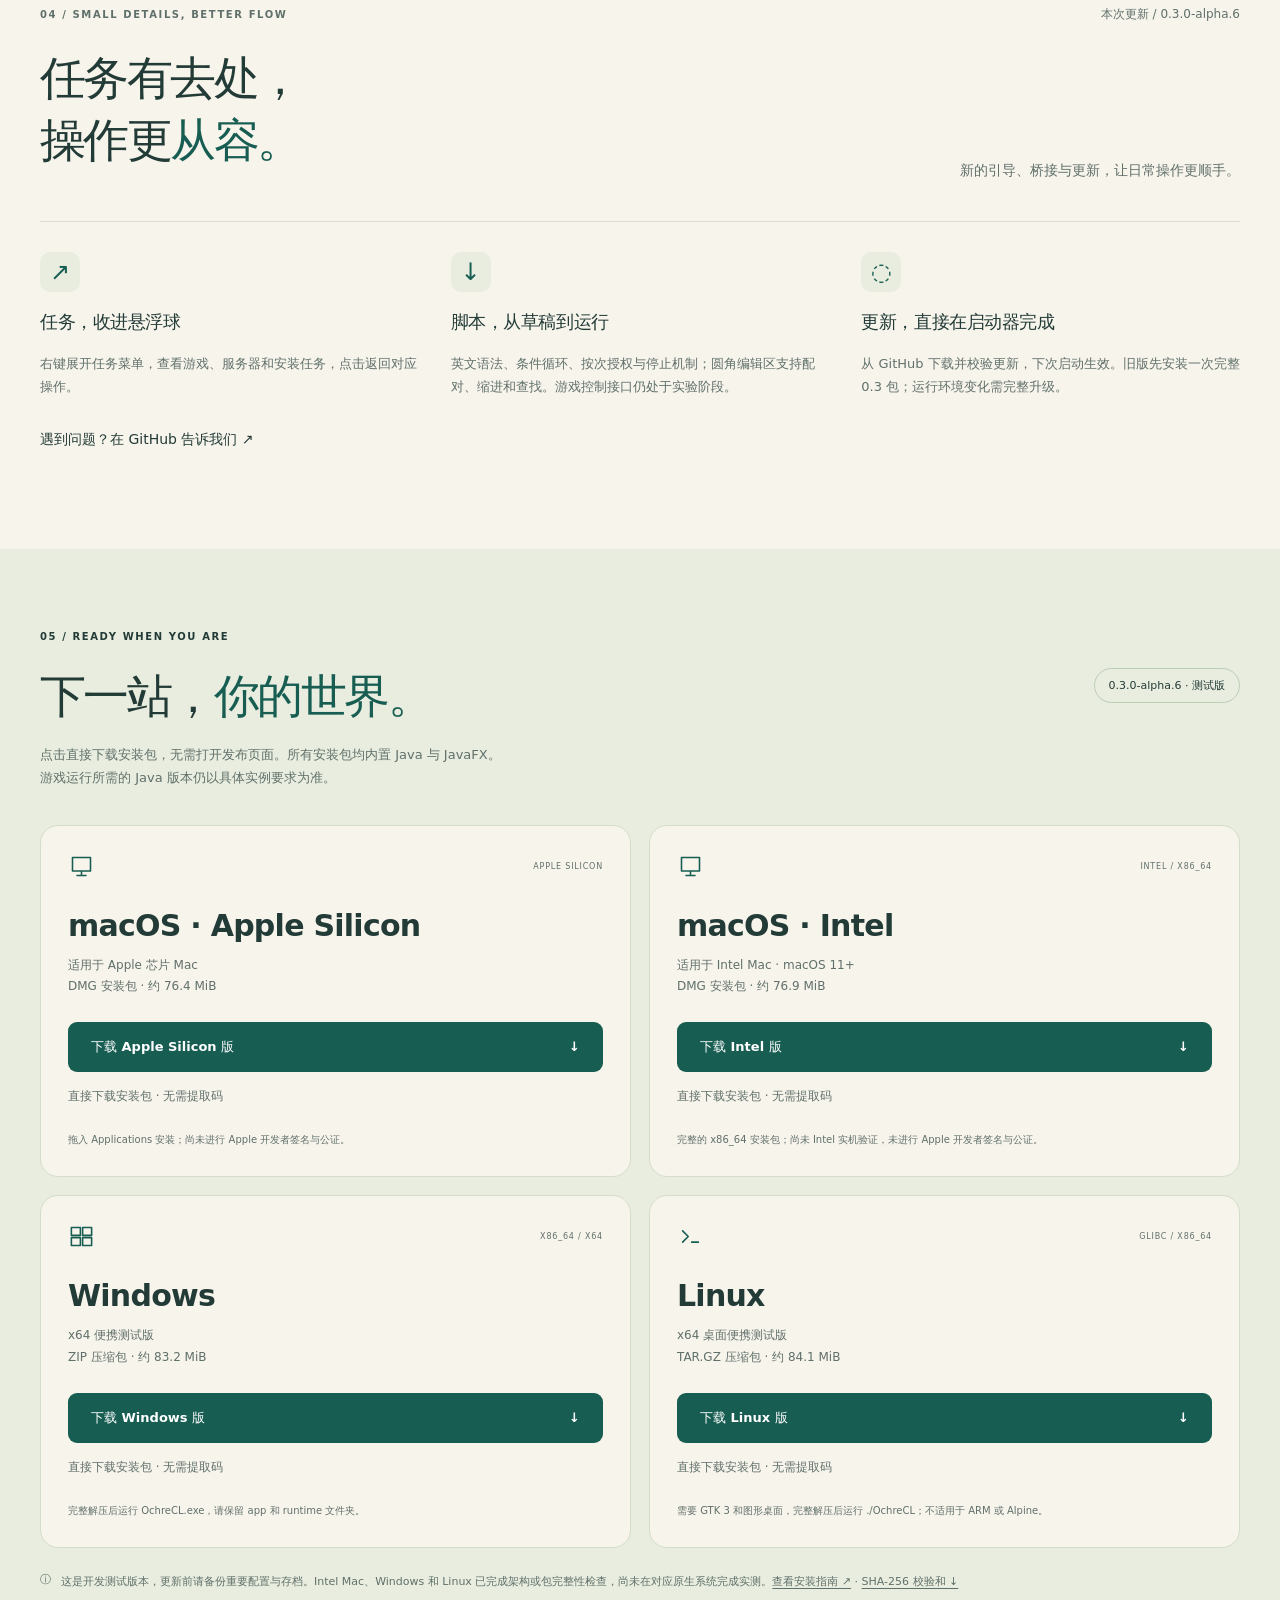
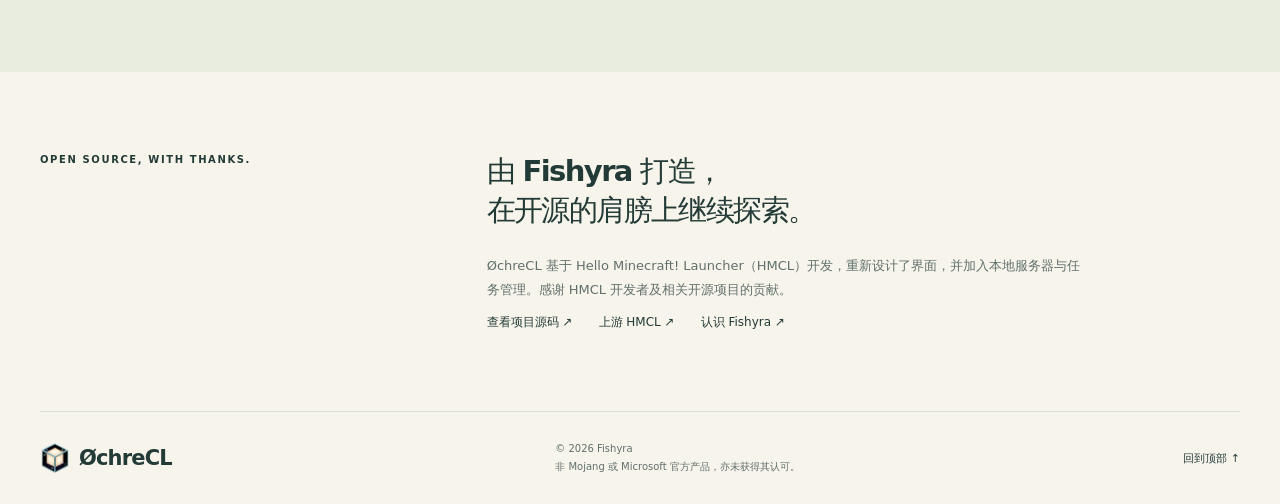
==== commit c73d1560: "Add official Ochre script plugin catalog" ====
--- a/ochrecl/index.html
+++ b/ochrecl/index.html
@@ -25,7 +25,8 @@
 <a href="#features">探索功能</a>
 <a href="docs/">使用指南</a>
 <a href="docs/script/">脚本帮助</a>
-<a href="https://github.com/Fishyra/OchreCL" target="_blank" rel="noopener noreferrer">源码 ↗</a>
+<a href="script-plugins/">脚本插件</a>
+<a class="nav-source" href="https://github.com/Fishyra/OchreCL" target="_blank" rel="noopener noreferrer">源码 ↗</a>
 <a class="nav-download" href="#download">下载 <span aria-hidden="true">↓</span>
 </a>
 </div>
--- a/ochrecl/style.css
+++ b/ochrecl/style.css
@@ -141,6 +141,8 @@
 .docs-main details{padding:16px 0;border-bottom:1px solid var(--line)}
 .docs-main summary{cursor:pointer;font-size:15px}
 .docs-main details p{margin-bottom:0}
+.docs-main .feature-story{min-width:0}
+.docs-main .feature-story pre{width:100%;white-space:pre-wrap;overflow-wrap:anywhere}
 .docs-main ul,.docs-main ol{padding-left:22px}
 @keyframes float{50%{transform:translateY(-12px) rotate(3deg)}
 }
@@ -159,6 +161,7 @@
 .brand{font-size:20px}
 .nav-links{gap:16px;font-size:12px}
 .nav-links>a:nth-child(2),.nav-links>a:nth-child(3){display:none}
+.nav-links>a.nav-source{display:none}
 .nav-download{padding:10px 14px;gap:12px}
 .hero{grid-template-columns:1fr;padding-block:40px 55px;gap:40px}
 .hero-art{max-width:460px;width:100%;justify-self:center;aspect-ratio:1.2;border-top-left-radius:100px;border-top-right-radius:100px}
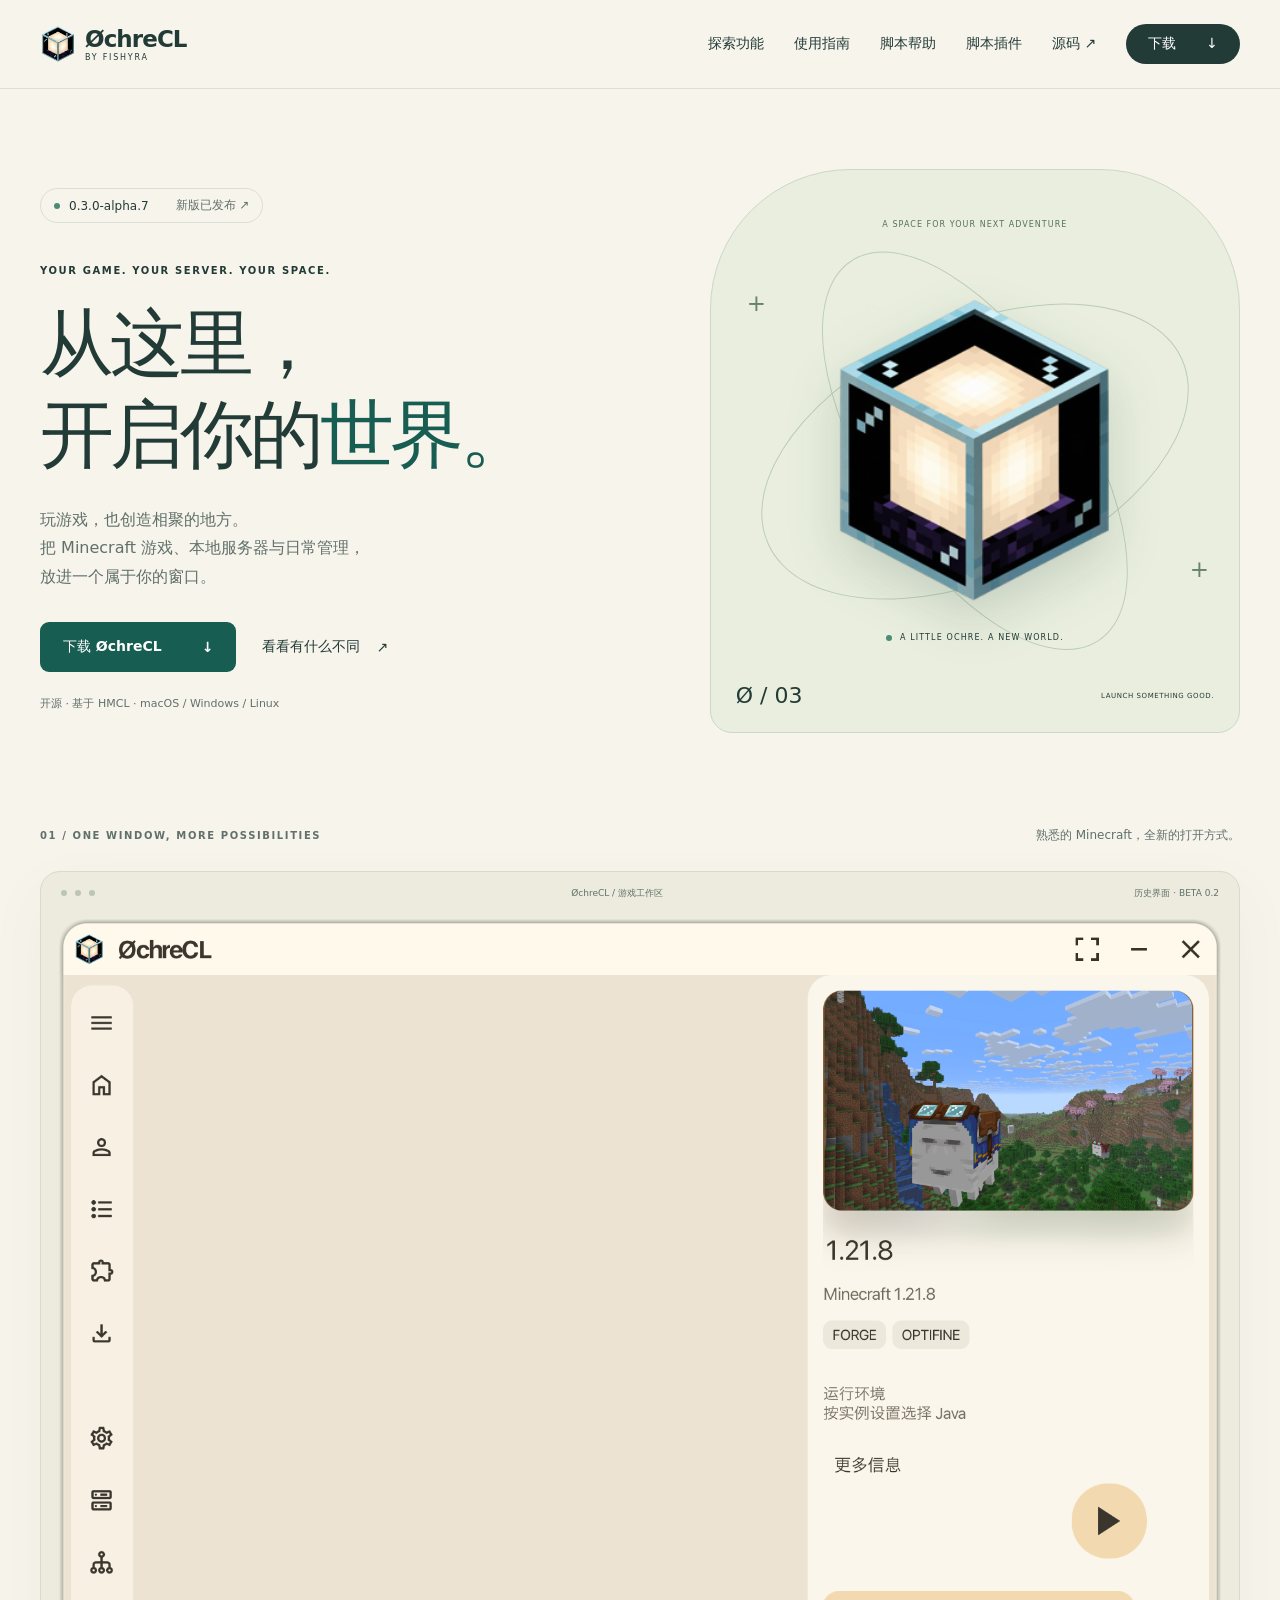
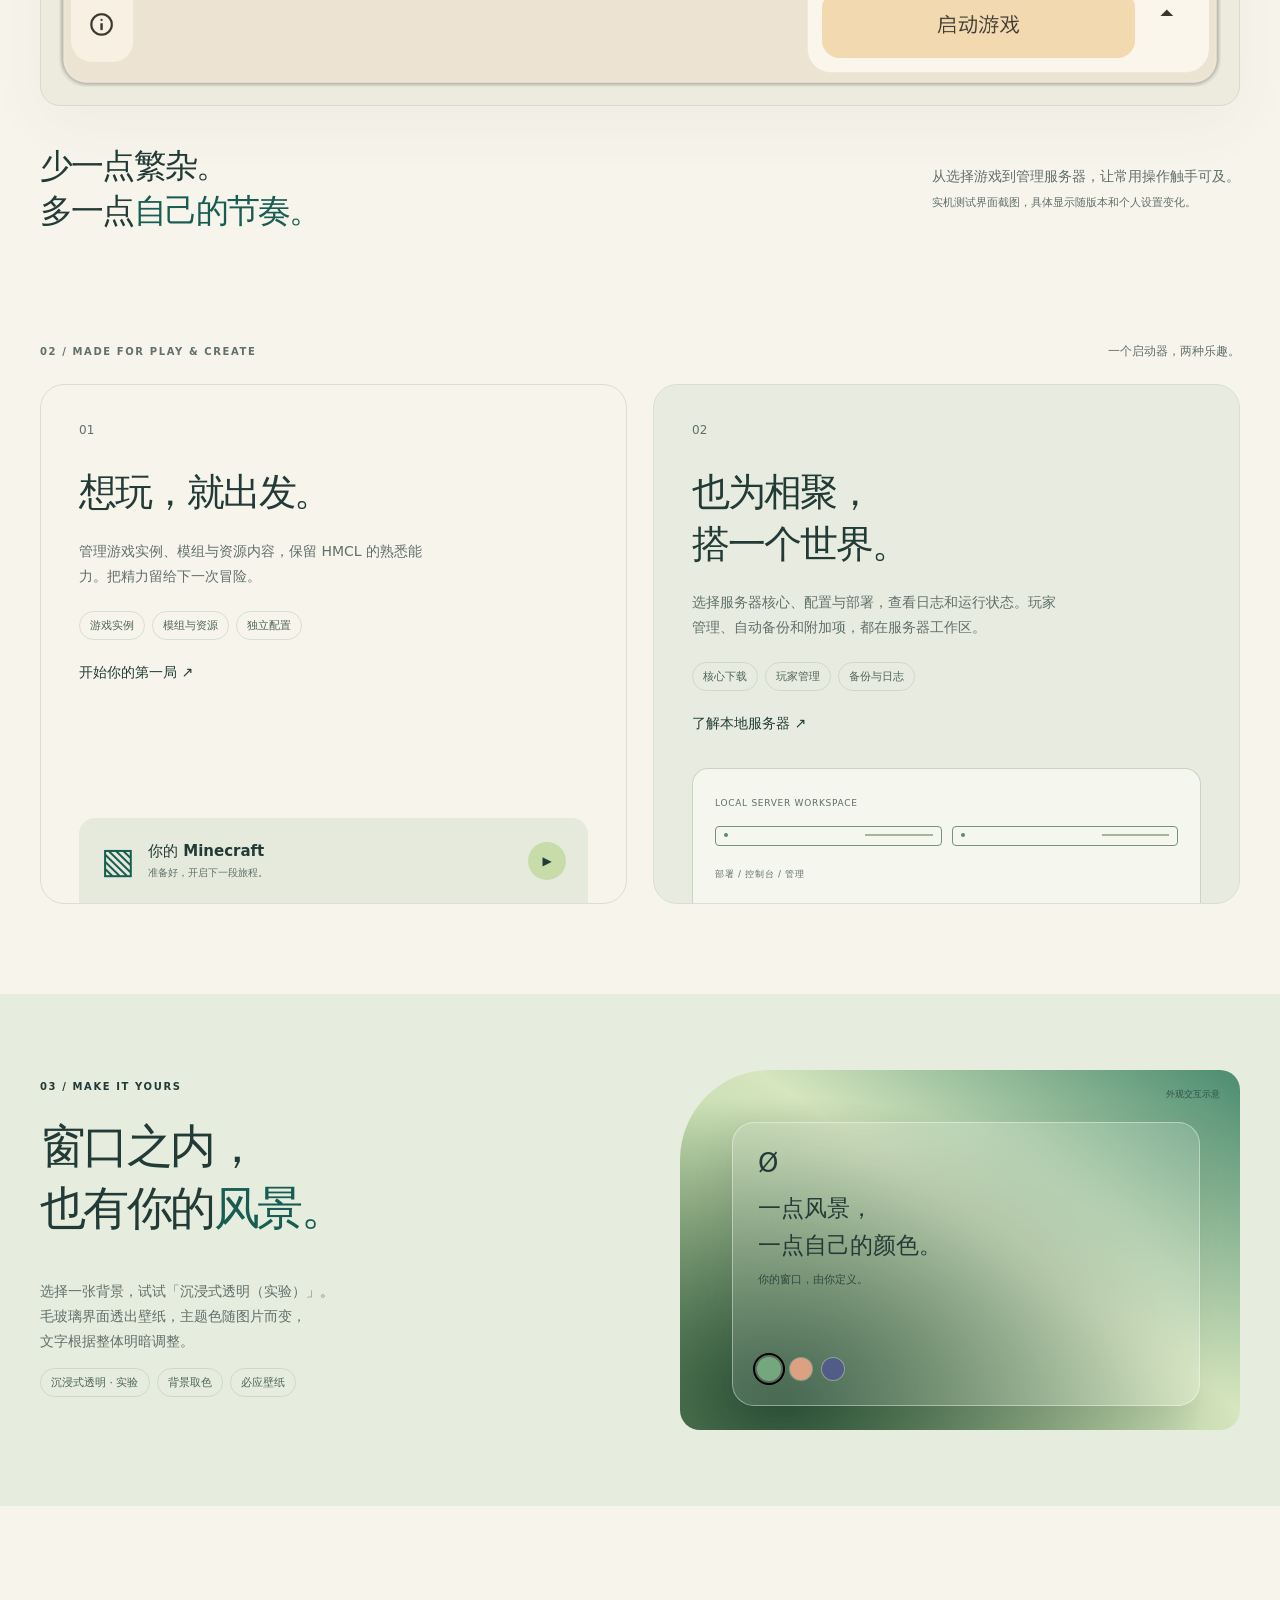
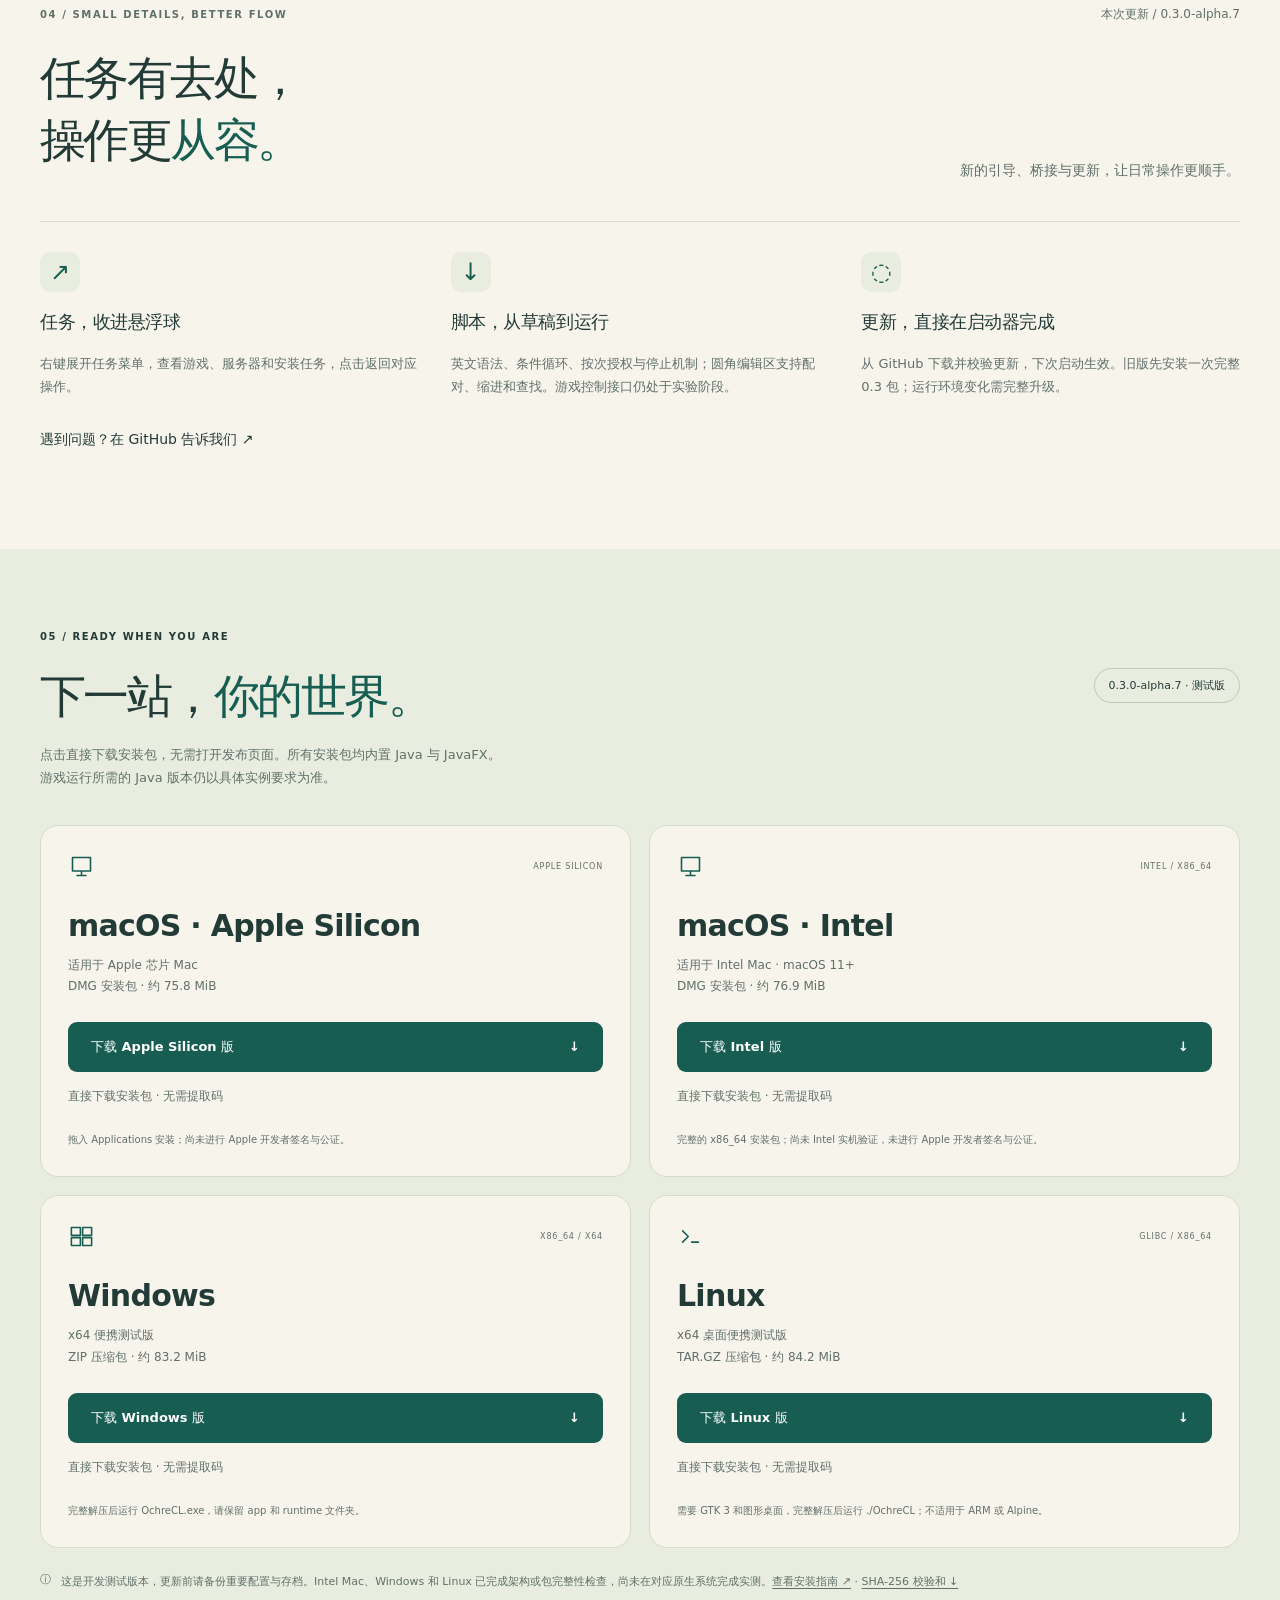
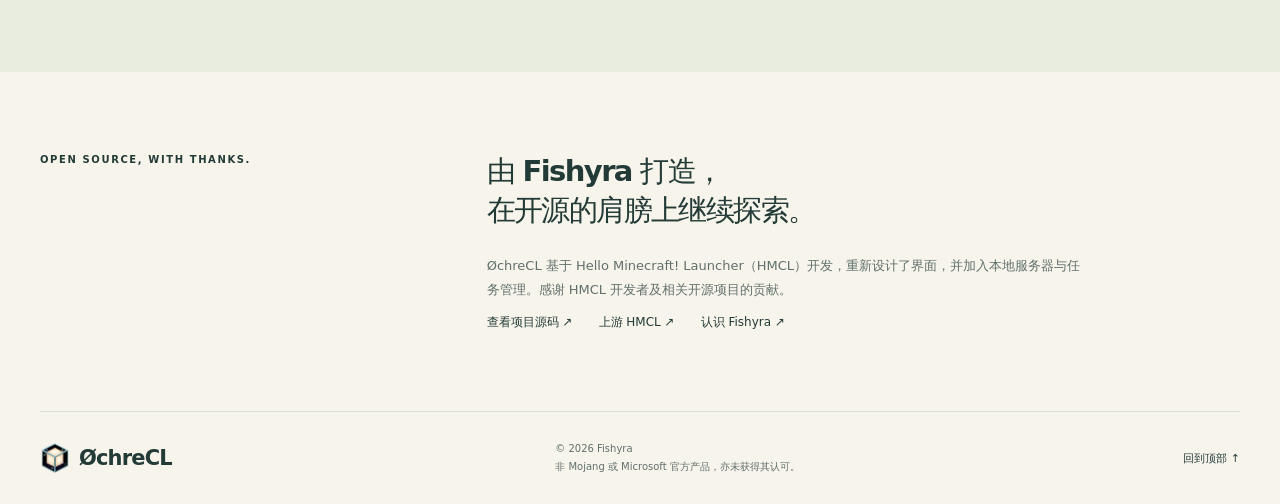
==== commit c1900133: "Announce launcher update 0.3.0-alpha.7" ====
--- a/ochrecl/index.html
+++ b/ochrecl/index.html
@@ -37,7 +37,7 @@
 <div class="hero-copy">
 <a class="release" href="#release">
 <span class="dot">
-</span> 0.3.0-alpha.6 <span>新版已发布 ↗</span>
+</span> 0.3.0-alpha.7 <span>新版已发布 ↗</span>
 </a>
 <p class="eyebrow">YOUR GAME. YOUR SERVER. YOUR SPACE.</p>
 <h1>从这里，<br>开启你的<span class="serif">世界。</span>
@@ -177,7 +177,7 @@
 <section id="release" class="release-section wrap">
 <div class="section-top">
 <p class="eyebrow">04 / SMALL DETAILS, BETTER FLOW</p>
-<span>本次更新 / 0.3.0-alpha.6</span>
+<span>本次更新 / 0.3.0-alpha.7</span>
 </div>
 <div class="release-heading">
 <h2>任务有去处，<br>操作更<span class="serif">从容。</span>
@@ -211,7 +211,7 @@
 <h2>下一站，<span class="serif">你的世界。</span>
 </h2>
 </div>
-<span class="version-tag">0.3.0-alpha.6 · 测试版</span>
+<span class="version-tag">0.3.0-alpha.7 · 测试版</span>
 </div>
 <p class="download-intro">点击直接下载安装包，无需打开发布页面。所有安装包均内置 Java 与 JavaFX。<br>游戏运行所需的 Java 版本仍以具体实例要求为准。</p>
 <div class="download-grid">
@@ -223,8 +223,8 @@
 <span>APPLE SILICON</span>
 </div>
 <h3>macOS · Apple Silicon</h3>
-<p>适用于 Apple 芯片 Mac<br>DMG 安装包 · 约 76.4 MiB</p>
-<a class="button primary download-link" href="https://github.com/Fishyra/OchreCL/releases/download/v0.3.0-alpha.6/OchreCL-0.3.0-alpha.6-macos-arm64.dmg" download>下载 Apple Silicon 版 <span>↓</span>
+<p>适用于 Apple 芯片 Mac<br>DMG 安装包 · 约 75.8 MiB</p>
+<a class="button primary download-link" href="https://github.com/Fishyra/OchreCL/releases/download/v0.3.0-alpha.7/OchreCL-0.3.0-alpha.7-macos-arm64.dmg" download>下载 Apple Silicon 版 <span>↓</span>
 </a>
 <p class="direct-note">直接下载安装包 · 无需提取码</p>
 <small>拖入 Applications 安装；尚未进行 Apple 开发者签名与公证。</small>
@@ -238,7 +238,7 @@
 </div>
 <h3>macOS · Intel</h3>
 <p>适用于 Intel Mac · macOS 11+<br>DMG 安装包 · 约 76.9 MiB</p>
-<a class="button primary download-link" href="https://github.com/Fishyra/OchreCL/releases/download/v0.3.0-alpha.6/OchreCL-0.3.0-alpha.6-macos-x64.dmg" download>下载 Intel 版 <span>↓</span>
+<a class="button primary download-link" href="https://github.com/Fishyra/OchreCL/releases/download/v0.3.0-alpha.7/OchreCL-0.3.0-alpha.7-macos-x64.dmg" download>下载 Intel 版 <span>↓</span>
 </a>
 <p class="direct-note">直接下载安装包 · 无需提取码</p>
 <small>完整的 x86_64 安装包；尚未 Intel 实机验证，未进行 Apple 开发者签名与公证。</small>
@@ -252,7 +252,7 @@
 </div>
 <h3>Windows</h3>
 <p>x64 便携测试版<br>ZIP 压缩包 · 约 83.2 MiB</p>
-<a class="button primary download-link" href="https://github.com/Fishyra/OchreCL/releases/download/v0.3.0-alpha.6/OchreCL-0.3.0-alpha.6-windows-x64.zip" download>下载 Windows 版 <span>↓</span>
+<a class="button primary download-link" href="https://github.com/Fishyra/OchreCL/releases/download/v0.3.0-alpha.7/OchreCL-0.3.0-alpha.7-windows-x64.zip" download>下载 Windows 版 <span>↓</span>
 </a>
 <p class="direct-note">直接下载安装包 · 无需提取码</p>
 <small>完整解压后运行 OchreCL.exe，请保留 app 和 runtime 文件夹。</small>
@@ -265,8 +265,8 @@
 <span>GLIBC / X86_64</span>
 </div>
 <h3>Linux</h3>
-<p>x64 桌面便携测试版<br>TAR.GZ 压缩包 · 约 84.1 MiB</p>
-<a class="button primary download-link" href="https://github.com/Fishyra/OchreCL/releases/download/v0.3.0-alpha.6/OchreCL-0.3.0-alpha.6-linux-x64.tar.gz" download>下载 Linux 版 <span>↓</span>
+<p>x64 桌面便携测试版<br>TAR.GZ 压缩包 · 约 84.2 MiB</p>
+<a class="button primary download-link" href="https://github.com/Fishyra/OchreCL/releases/download/v0.3.0-alpha.7/OchreCL-0.3.0-alpha.7-linux-x64.tar.gz" download>下载 Linux 版 <span>↓</span>
 </a>
 <p class="direct-note">直接下载安装包 · 无需提取码</p>
 <small>需要 GTK 3 和图形桌面，完整解压后运行 ./OchreCL；不适用于 ARM 或 Alpine。</small>
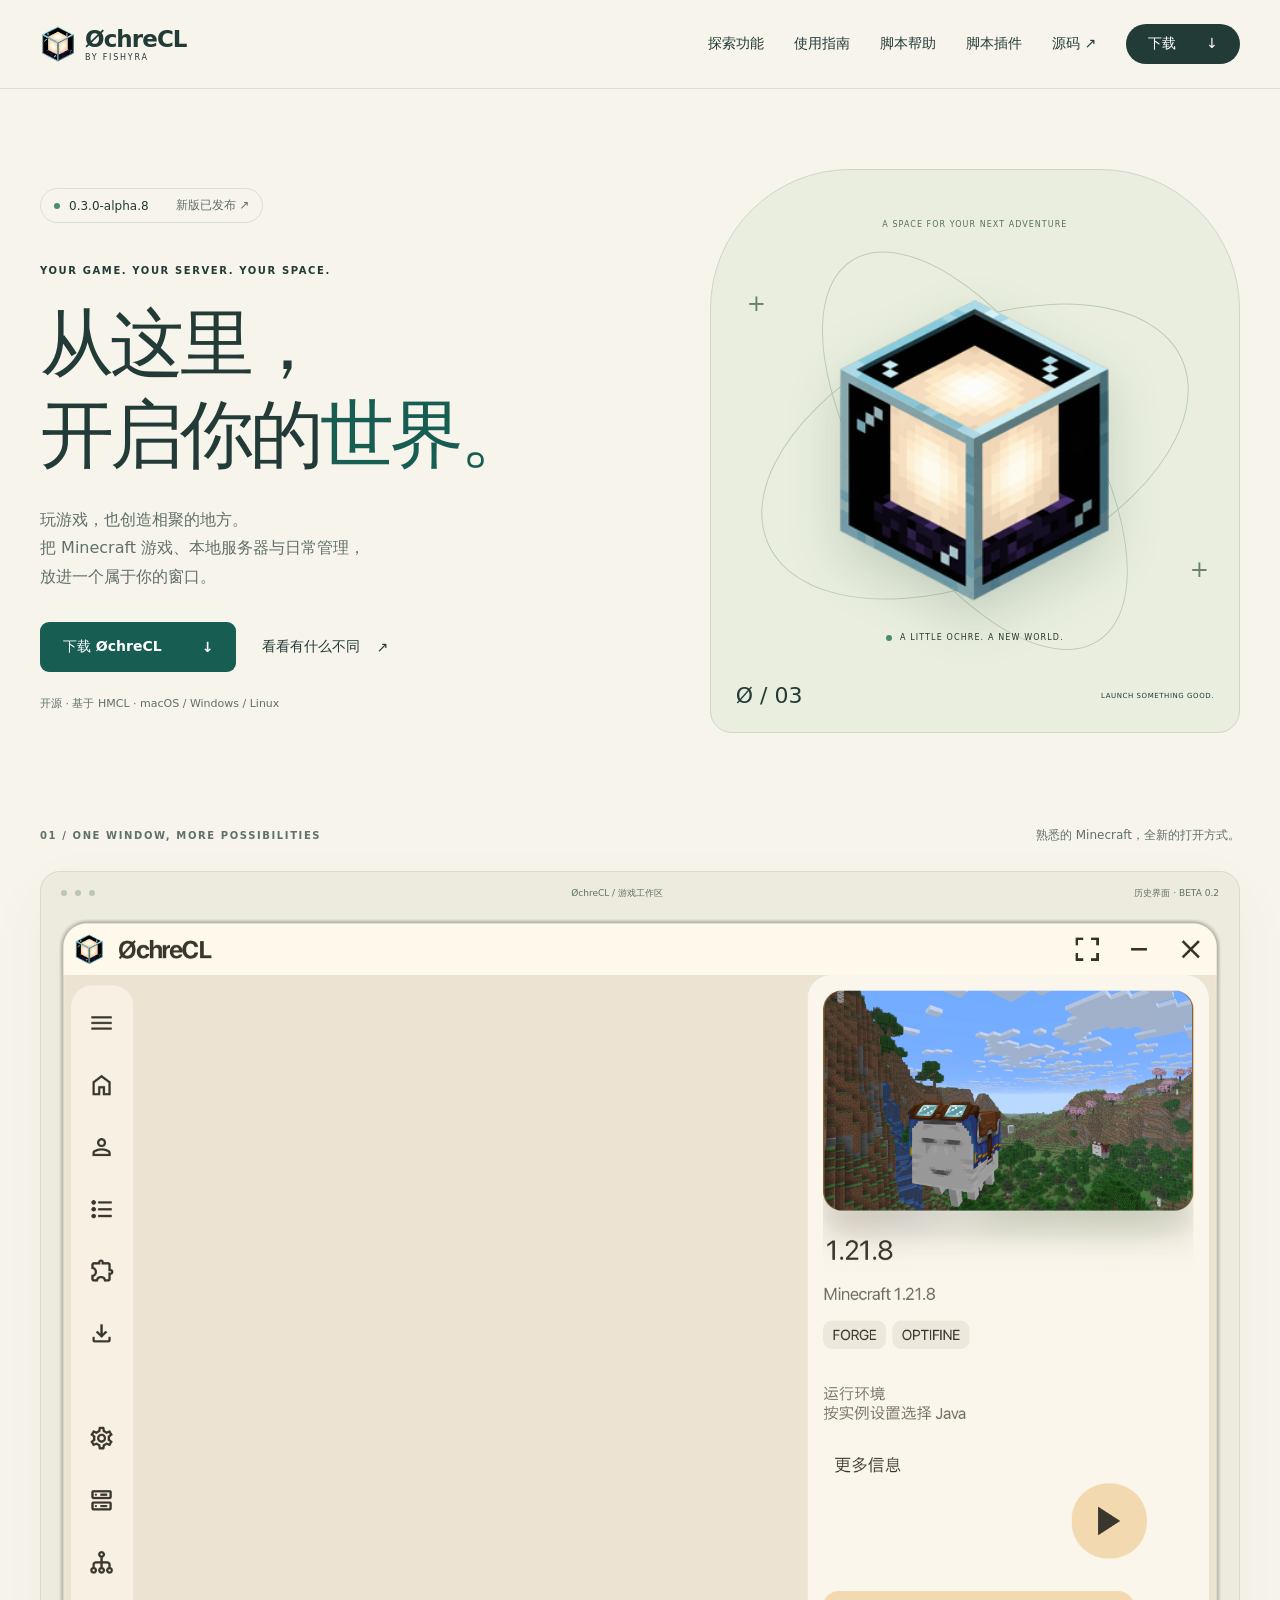
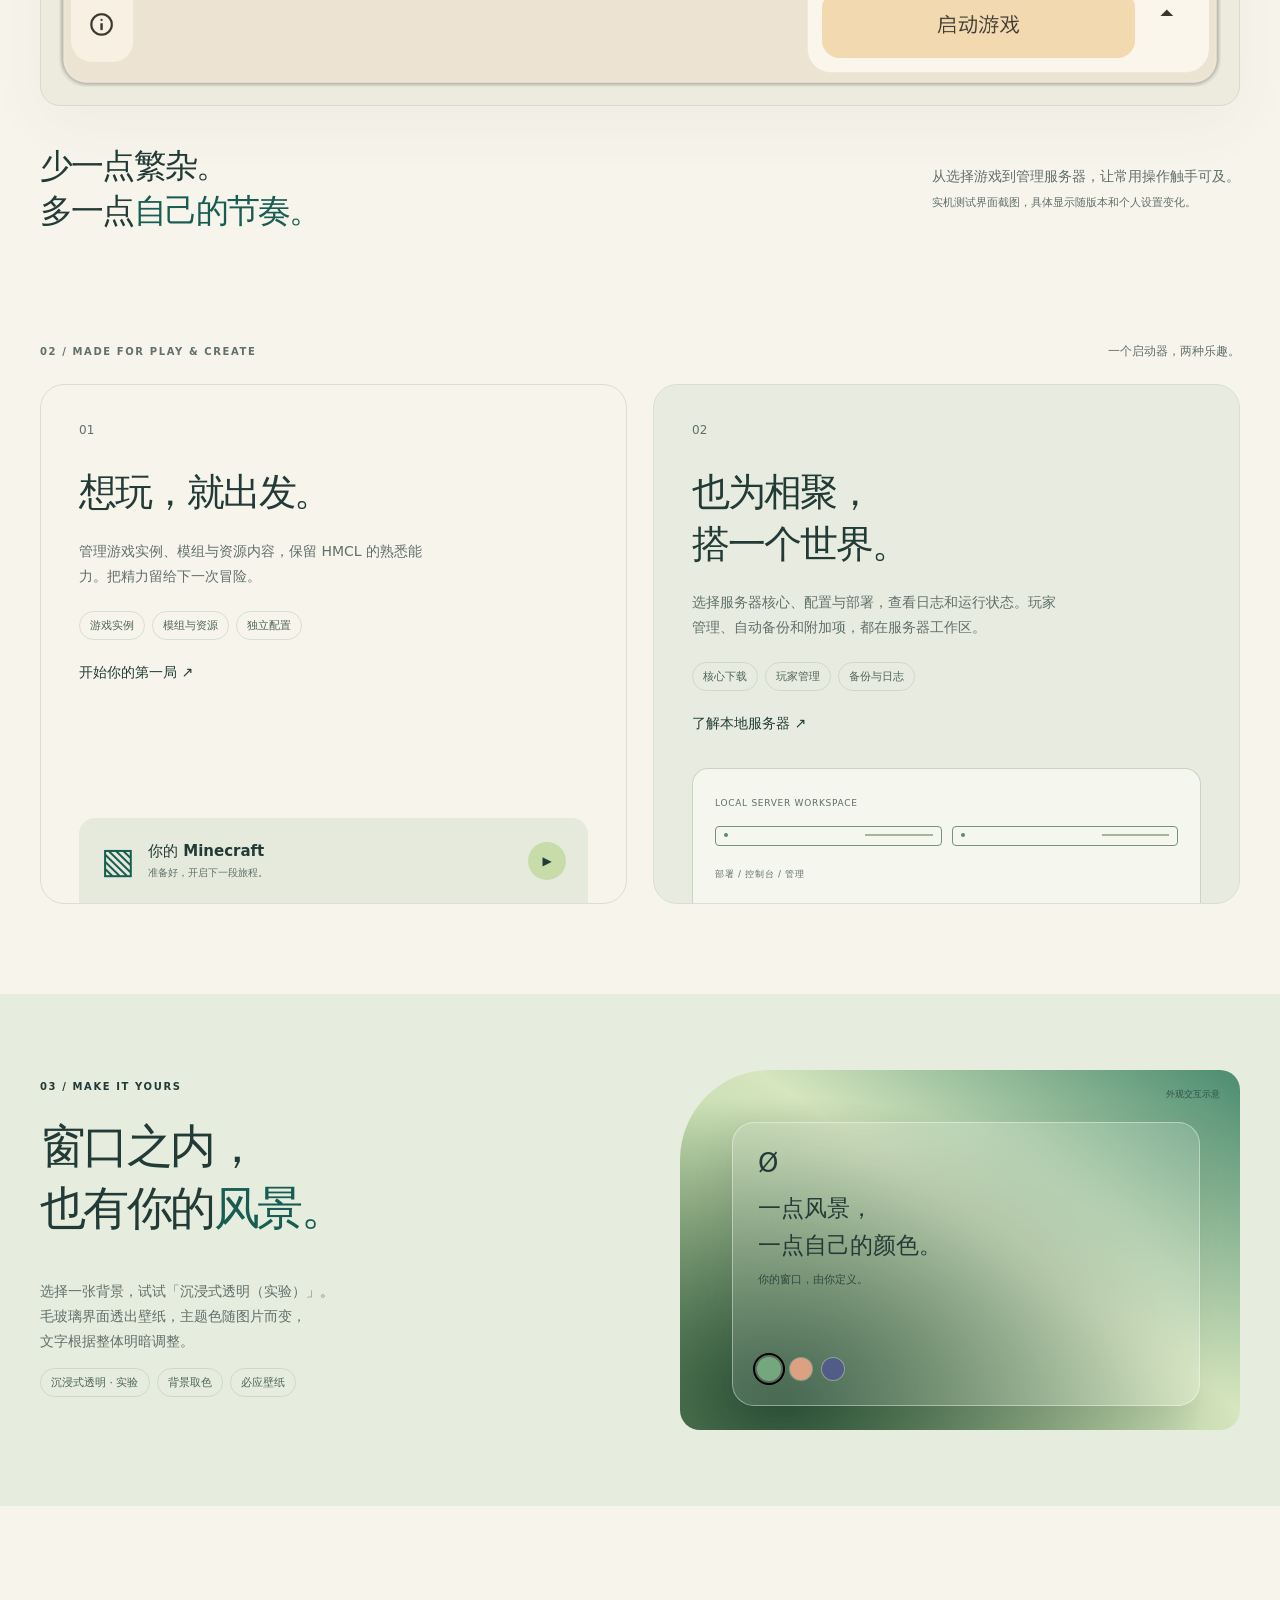
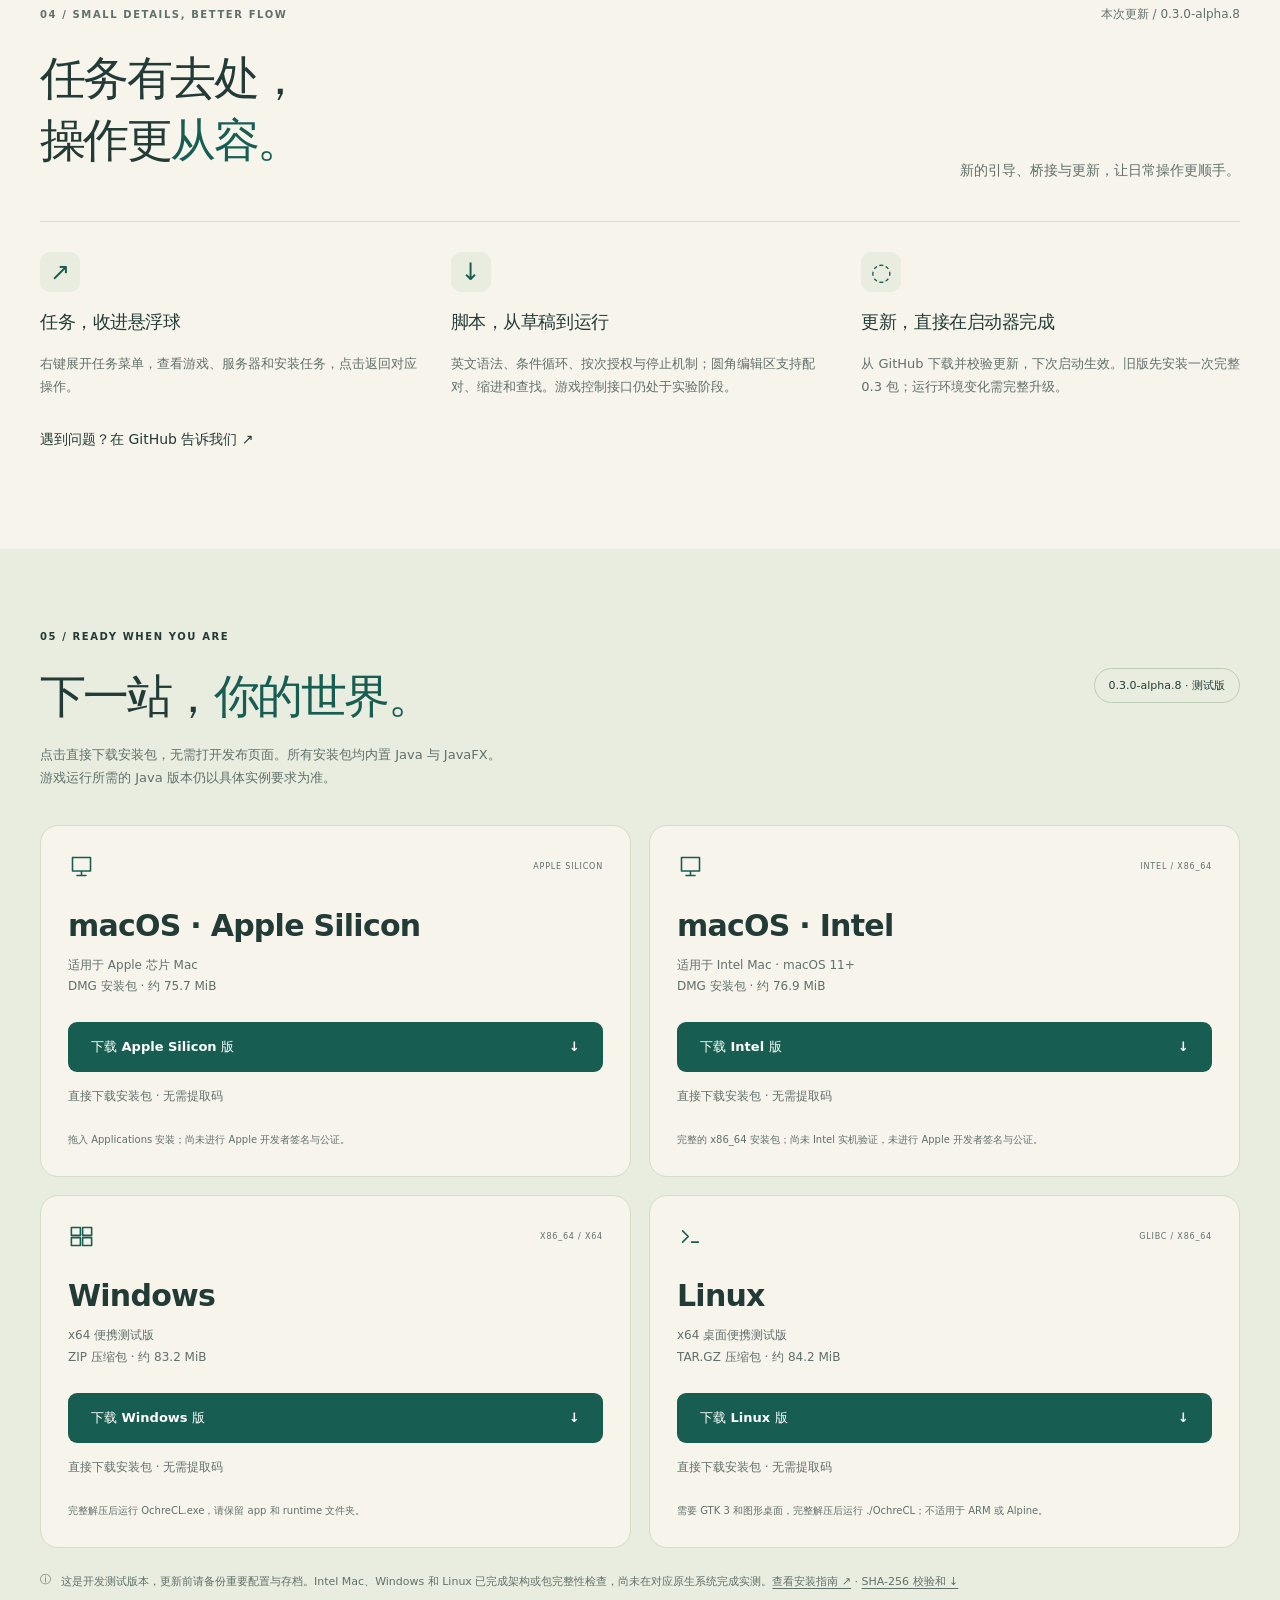
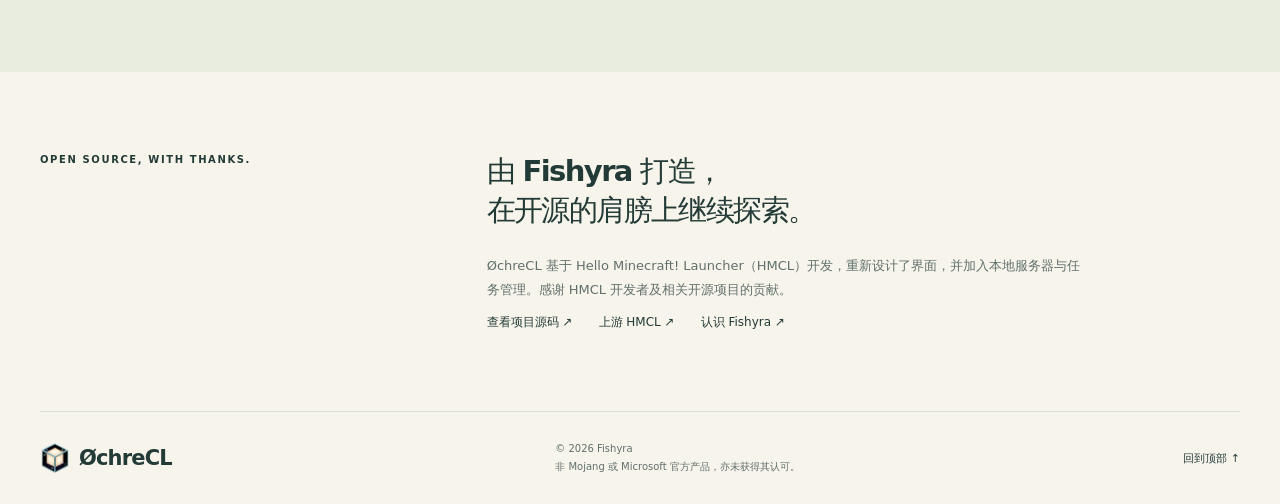
==== commit 608f2d42: "Announce launcher update 0.3.0-alpha.8" ====
--- a/ochrecl/index.html
+++ b/ochrecl/index.html
@@ -37,7 +37,7 @@
 <div class="hero-copy">
 <a class="release" href="#release">
 <span class="dot">
-</span> 0.3.0-alpha.7 <span>新版已发布 ↗</span>
+</span> 0.3.0-alpha.8 <span>新版已发布 ↗</span>
 </a>
 <p class="eyebrow">YOUR GAME. YOUR SERVER. YOUR SPACE.</p>
 <h1>从这里，<br>开启你的<span class="serif">世界。</span>
@@ -177,7 +177,7 @@
 <section id="release" class="release-section wrap">
 <div class="section-top">
 <p class="eyebrow">04 / SMALL DETAILS, BETTER FLOW</p>
-<span>本次更新 / 0.3.0-alpha.7</span>
+<span>本次更新 / 0.3.0-alpha.8</span>
 </div>
 <div class="release-heading">
 <h2>任务有去处，<br>操作更<span class="serif">从容。</span>
@@ -211,7 +211,7 @@
 <h2>下一站，<span class="serif">你的世界。</span>
 </h2>
 </div>
-<span class="version-tag">0.3.0-alpha.7 · 测试版</span>
+<span class="version-tag">0.3.0-alpha.8 · 测试版</span>
 </div>
 <p class="download-intro">点击直接下载安装包，无需打开发布页面。所有安装包均内置 Java 与 JavaFX。<br>游戏运行所需的 Java 版本仍以具体实例要求为准。</p>
 <div class="download-grid">
@@ -223,8 +223,8 @@
 <span>APPLE SILICON</span>
 </div>
 <h3>macOS · Apple Silicon</h3>
-<p>适用于 Apple 芯片 Mac<br>DMG 安装包 · 约 75.8 MiB</p>
-<a class="button primary download-link" href="https://github.com/Fishyra/OchreCL/releases/download/v0.3.0-alpha.7/OchreCL-0.3.0-alpha.7-macos-arm64.dmg" download>下载 Apple Silicon 版 <span>↓</span>
+<p>适用于 Apple 芯片 Mac<br>DMG 安装包 · 约 75.7 MiB</p>
+<a class="button primary download-link" href="https://github.com/Fishyra/OchreCL/releases/download/v0.3.0-alpha.8/OchreCL-0.3.0-alpha.8-macos-arm64.dmg" download>下载 Apple Silicon 版 <span>↓</span>
 </a>
 <p class="direct-note">直接下载安装包 · 无需提取码</p>
 <small>拖入 Applications 安装；尚未进行 Apple 开发者签名与公证。</small>
@@ -238,7 +238,7 @@
 </div>
 <h3>macOS · Intel</h3>
 <p>适用于 Intel Mac · macOS 11+<br>DMG 安装包 · 约 76.9 MiB</p>
-<a class="button primary download-link" href="https://github.com/Fishyra/OchreCL/releases/download/v0.3.0-alpha.7/OchreCL-0.3.0-alpha.7-macos-x64.dmg" download>下载 Intel 版 <span>↓</span>
+<a class="button primary download-link" href="https://github.com/Fishyra/OchreCL/releases/download/v0.3.0-alpha.8/OchreCL-0.3.0-alpha.8-macos-x64.dmg" download>下载 Intel 版 <span>↓</span>
 </a>
 <p class="direct-note">直接下载安装包 · 无需提取码</p>
 <small>完整的 x86_64 安装包；尚未 Intel 实机验证，未进行 Apple 开发者签名与公证。</small>
@@ -252,7 +252,7 @@
 </div>
 <h3>Windows</h3>
 <p>x64 便携测试版<br>ZIP 压缩包 · 约 83.2 MiB</p>
-<a class="button primary download-link" href="https://github.com/Fishyra/OchreCL/releases/download/v0.3.0-alpha.7/OchreCL-0.3.0-alpha.7-windows-x64.zip" download>下载 Windows 版 <span>↓</span>
+<a class="button primary download-link" href="https://github.com/Fishyra/OchreCL/releases/download/v0.3.0-alpha.8/OchreCL-0.3.0-alpha.8-windows-x64.zip" download>下载 Windows 版 <span>↓</span>
 </a>
 <p class="direct-note">直接下载安装包 · 无需提取码</p>
 <small>完整解压后运行 OchreCL.exe，请保留 app 和 runtime 文件夹。</small>
@@ -266,7 +266,7 @@
 </div>
 <h3>Linux</h3>
 <p>x64 桌面便携测试版<br>TAR.GZ 压缩包 · 约 84.2 MiB</p>
-<a class="button primary download-link" href="https://github.com/Fishyra/OchreCL/releases/download/v0.3.0-alpha.7/OchreCL-0.3.0-alpha.7-linux-x64.tar.gz" download>下载 Linux 版 <span>↓</span>
+<a class="button primary download-link" href="https://github.com/Fishyra/OchreCL/releases/download/v0.3.0-alpha.8/OchreCL-0.3.0-alpha.8-linux-x64.tar.gz" download>下载 Linux 版 <span>↓</span>
 </a>
 <p class="direct-note">直接下载安装包 · 无需提取码</p>
 <small>需要 GTK 3 和图形桌面，完整解压后运行 ./OchreCL；不适用于 ARM 或 Alpine。</small>
